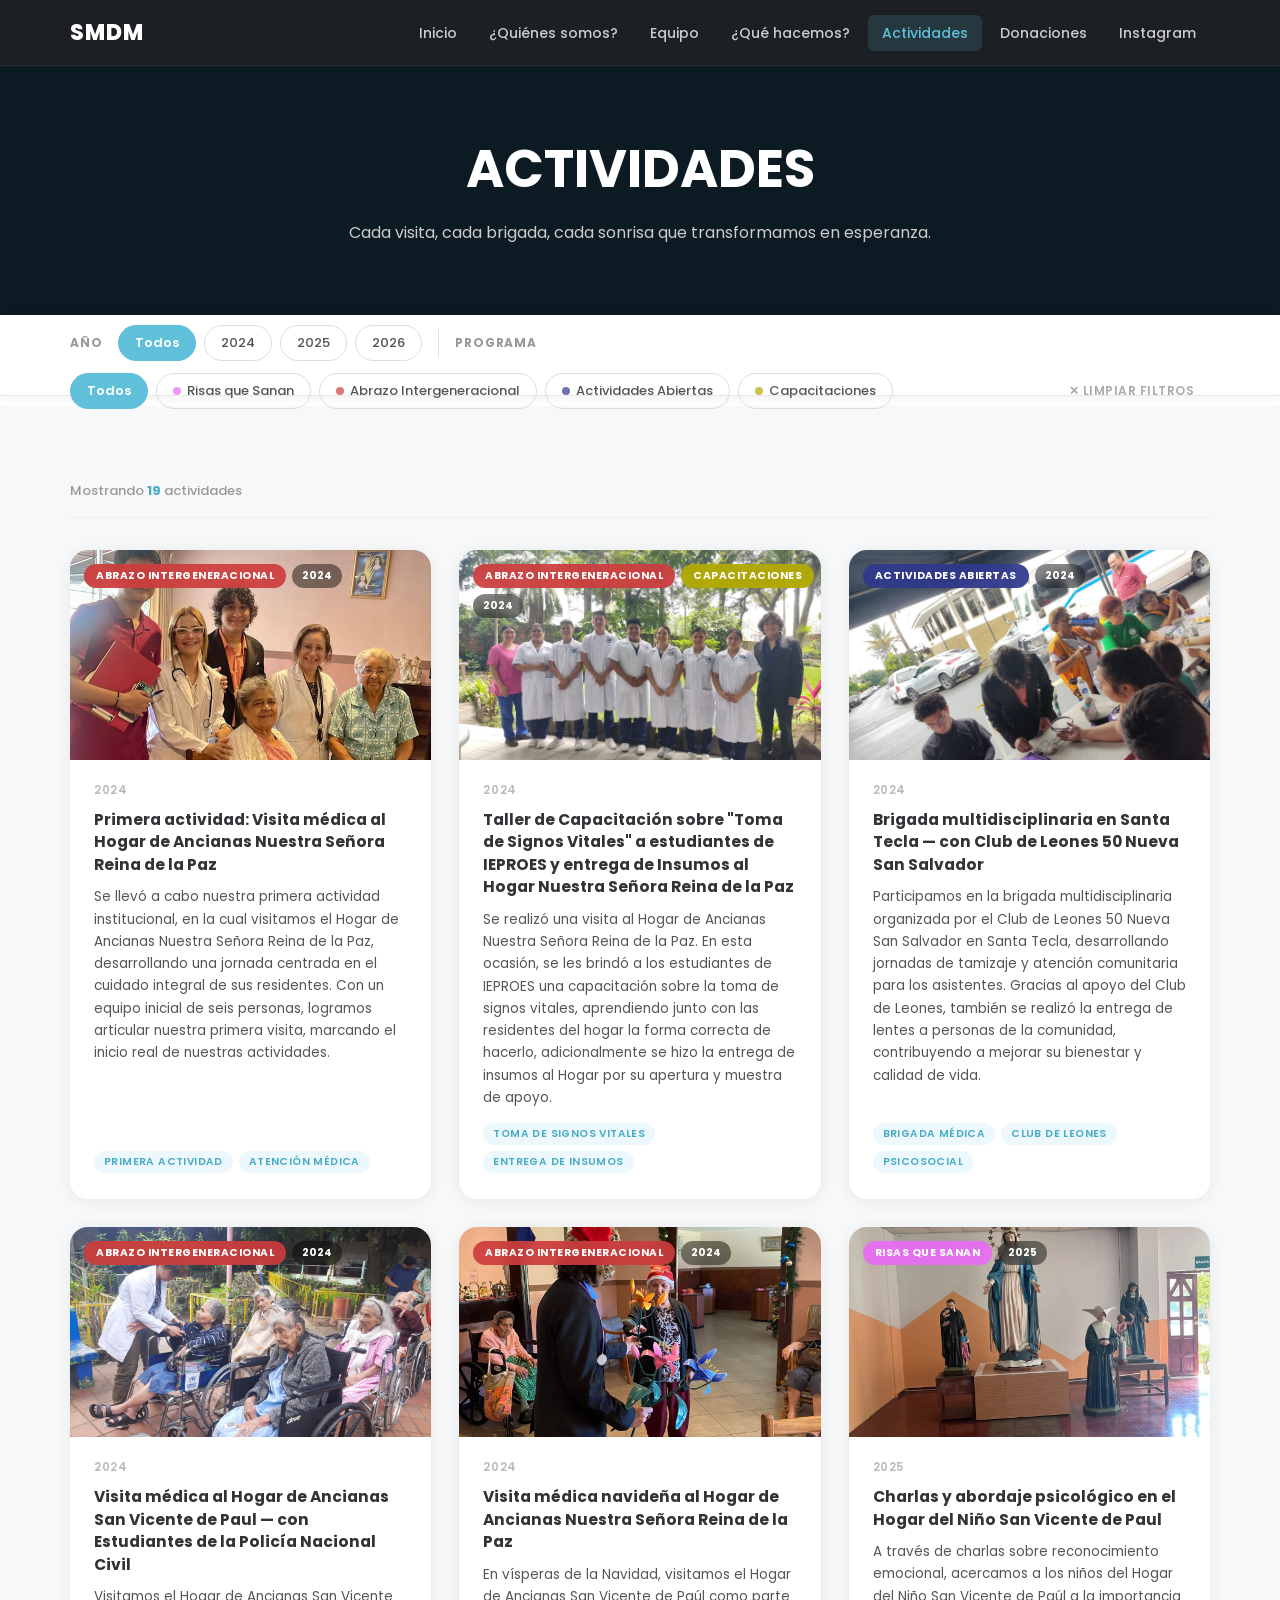
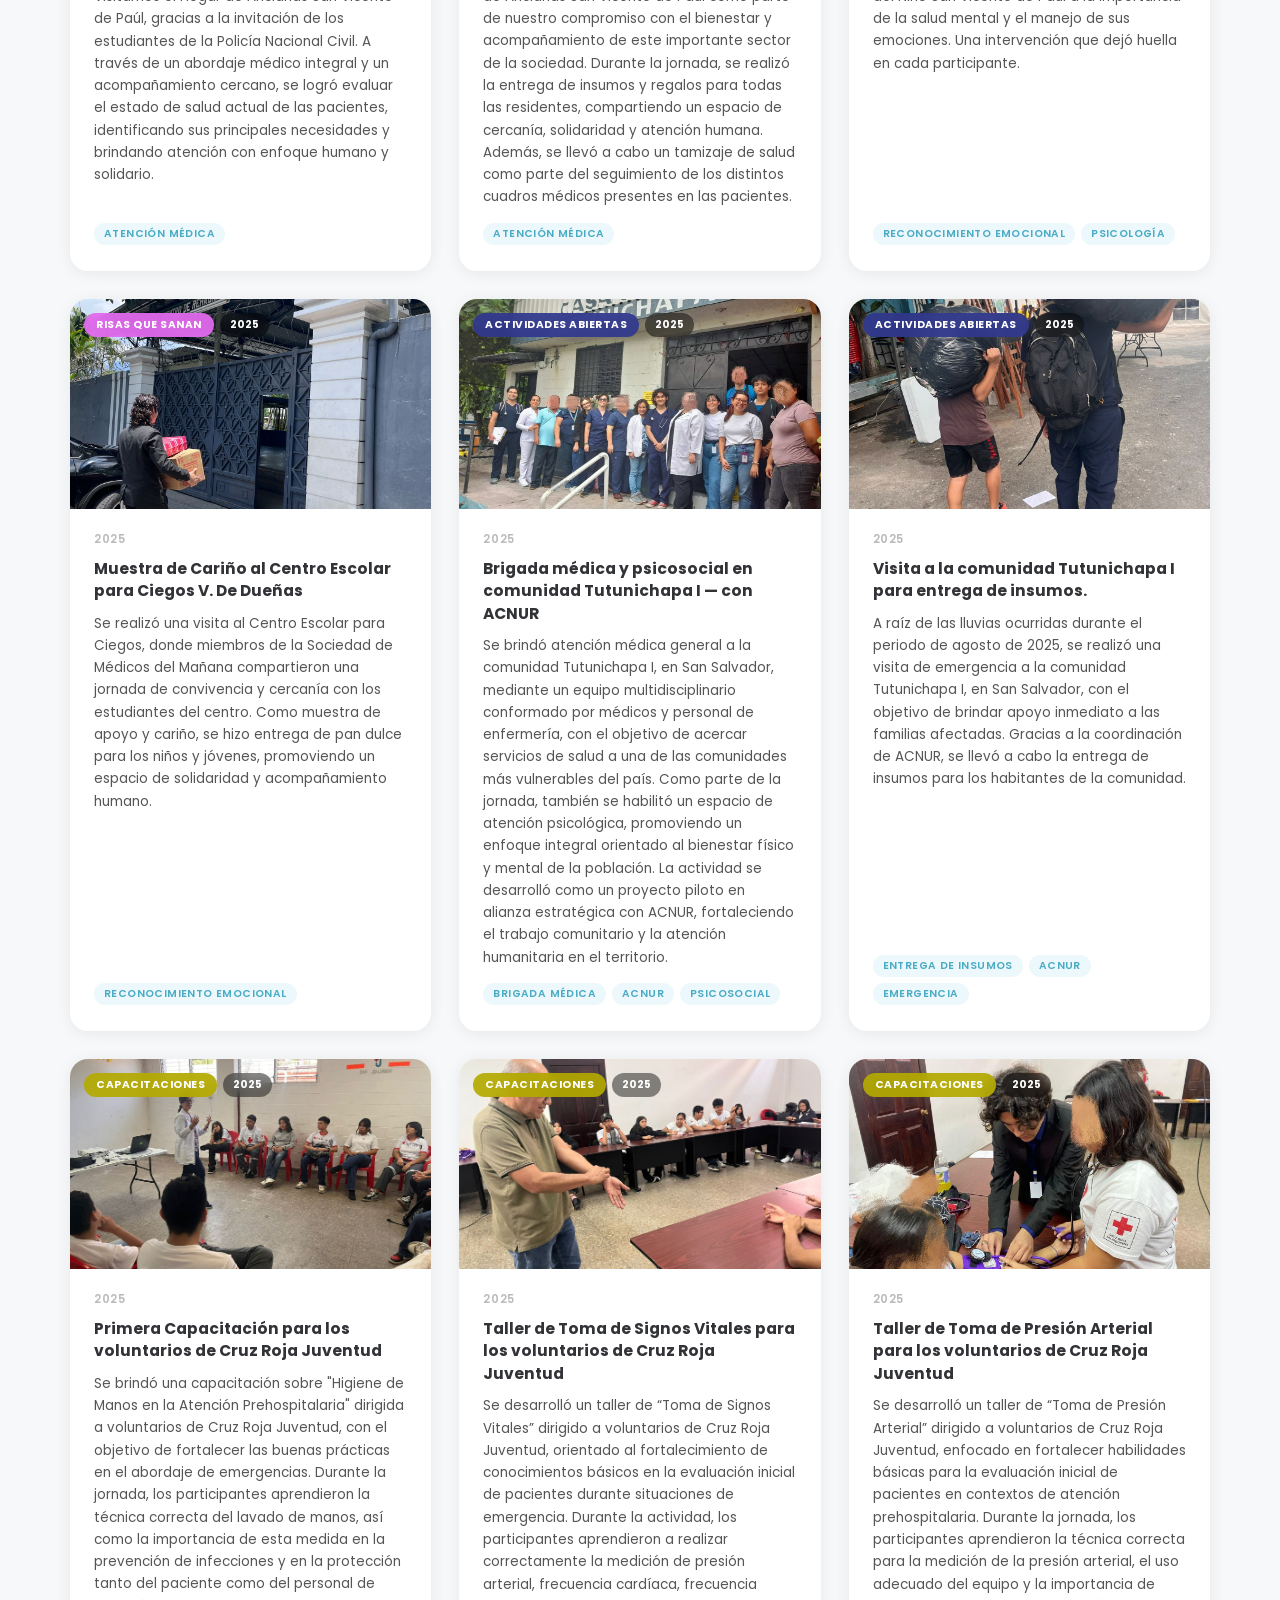
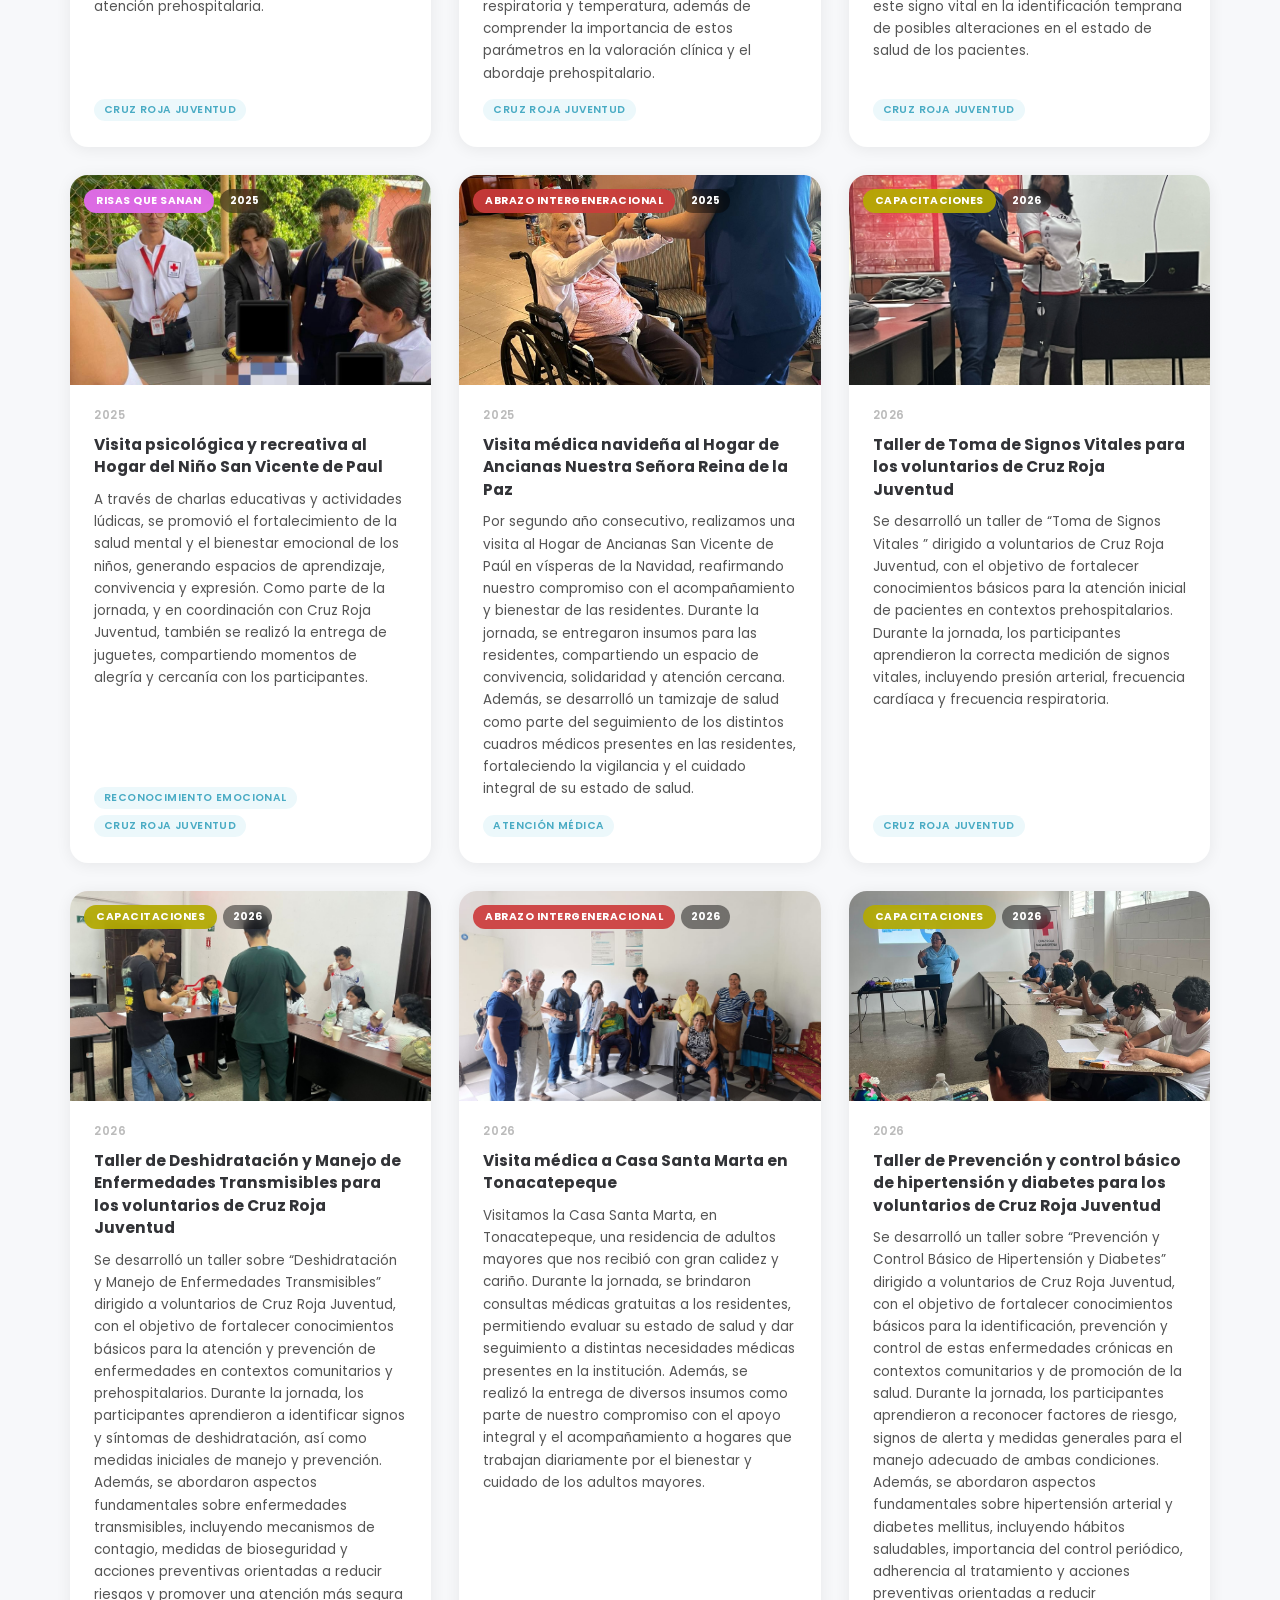
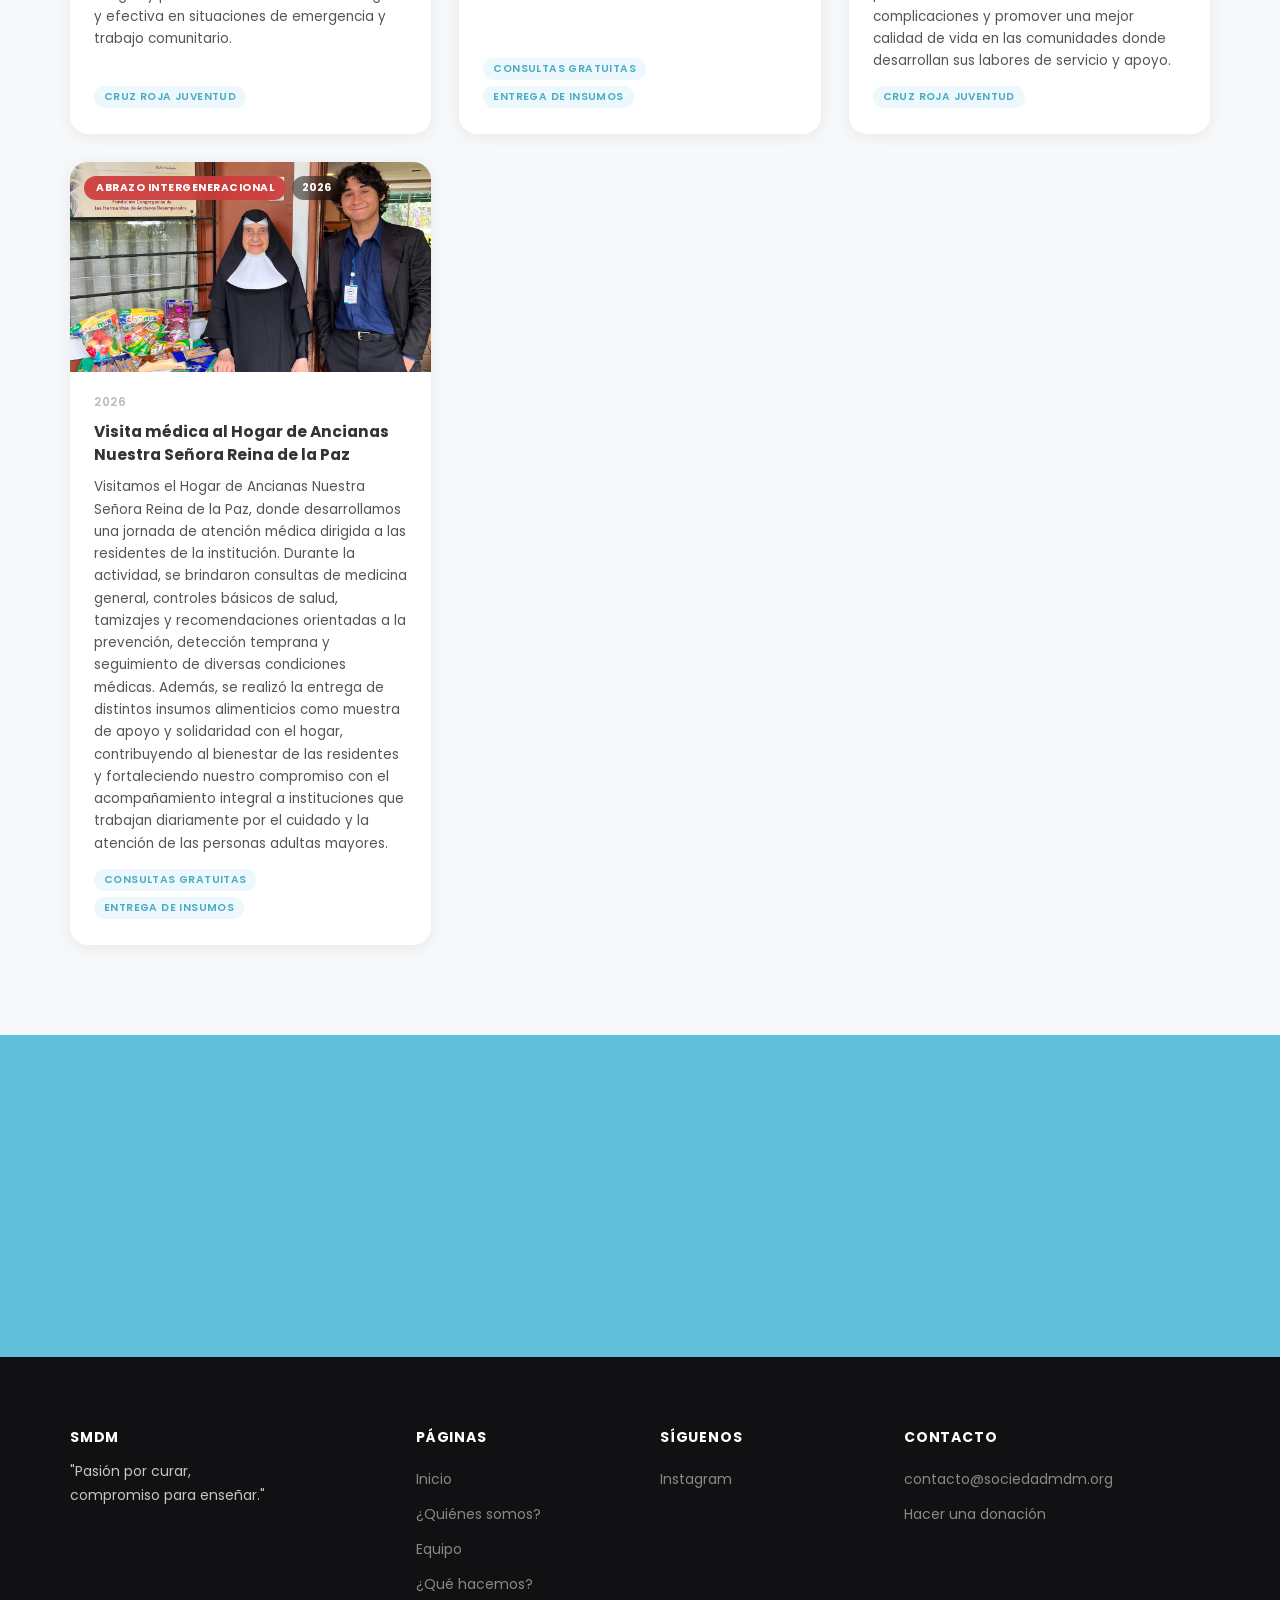
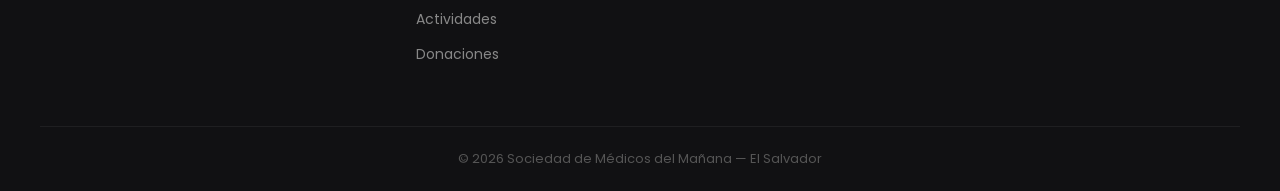
==== actividades.html @ 6e47e2ee "Add files via upload" ====
<!DOCTYPE html>
<html lang="es">
<head>
  <meta charset="UTF-8">
  <meta name="viewport" content="width=device-width, initial-scale=1.0">
  <title>Actividades — SMDM</title>
  <link rel="icon" type="image/x-icon" href="imagenes/favicon.ico">
  <link rel="preconnect" href="https://fonts.googleapis.com">
  <link rel="preconnect" href="https://fonts.gstatic.com" crossorigin>
  <link href="https://fonts.googleapis.com/css2?family=Poppins:wght@300;400;500;600;700;800;900&display=swap" rel="stylesheet">
  <link rel="stylesheet" href="style.css">
  <link rel="stylesheet" href="https://cdn.jsdelivr.net/npm/aos@2.3.4/dist/aos.css" media="print" onload="this.media='all'">

  <style>
    .filtros-wrapper {
      background: #ffffff;
      border-bottom: 1px solid #e8e8e8;
      position: sticky;
      top: 130px;
      z-index: 50;
      box-shadow: 0 2px 12px rgba(0,0,0,0.06);
      transition: transform 0.3s ease, opacity 0.3s ease;
      margin-bottom: 10px;
    }

    .filtros-wrapper.oculto {
      transform: translateY(-100%);
      opacity: 0;
      pointer-events: none;
    }

    .filtros-inner {
      max-width: 1200px;
      margin: 0 auto;
      padding: 10px 30px;
      display: flex;
      align-items: center;
      gap: 12px;
      height: 80px;
      flex-wrap: wrap;
    }

    .filtros-label {
      font-size: 12px;
      font-weight: 700;
      color: #999;
      text-transform: uppercase;
      letter-spacing: 0.8px;
      white-space: nowrap;
      margin-right: 4px;
    }

    .filtros-grupo {
      display: flex;
      gap: 8px;
      flex-wrap: wrap;
      align-items: center;
    }

    .filtros-divider {
      width: 1px;
      height: 28px;
      background: #e0e0e0;
      margin: 0 4px;
    }

    .btn-filtro {
      display: inline-flex;
      align-items: center;
      gap: 6px;
      padding: 7px 16px;
      border-radius: 30px;
      border: 1.5px solid #ddd;
      background: transparent;
      color: #555;
      font-family: "Poppins", sans-serif;
      font-size: 13px;
      font-weight: 500;
      cursor: pointer;
      transition: all 0.2s ease;
      white-space: nowrap;
    }

    .btn-filtro:hover {
      border-color: var(--azul);
      color: var(--azul-dark);
      background: rgba(96,192,218,0.07);
    }

    .btn-filtro.activo {
      background-color: var(--azul);
      border-color: var(--azul);
      color: #fff;
      font-weight: 600;
    }

    .btn-filtro .dot {
      width: 8px;
      height: 8px;
      border-radius: 50%;
      background: currentColor;
      opacity: 0.7;
      flex-shrink: 0;
    }

    .btn-limpiar {
      margin-left: auto;
      padding: 7px 16px;
      background: none;
      border: none;
      color: #aaa;
      font-family: "Poppins", sans-serif;
      font-size: 12px;
      font-weight: 600;
      cursor: pointer;
      text-transform: uppercase;
      letter-spacing: 0.5px;
      transition: color 0.2s;
      white-space: nowrap;
    }

    .btn-limpiar:hover { color: var(--azul-dark); }

    .resultados-meta {
      display: flex;
      align-items: center;
      justify-content: space-between;
      margin-bottom: 32px;
      padding-bottom: 16px;
      border-bottom: 1px solid #eee;
    }

    .resultados-meta span {
      font-size: 13px;
      color: #999;
      font-weight: 500;
    }

    .resultados-meta strong {
      color: var(--azul-dark);
    }

    .actividades-section {
      background: #f7f8fa;
      min-height: 60vh;
      padding: 75px 0 90px;
    }

    .actividades-grid {
      display: grid;
      grid-template-columns: repeat(auto-fill, minmax(320px, 1fr));
      gap: 28px;
    }

    .act-card {
      background: #fff;
      border-radius: 18px;
      box-shadow: 0 2px 16px rgba(0,0,0,0.07);
      overflow: hidden;
      display: flex;
      flex-direction: column;
      transition: transform 0.3s ease, box-shadow 0.3s ease, opacity 0.3s ease;
      cursor: default;
    }

    .act-card:hover {
      transform: translateY(-5px);
      box-shadow: 0 12px 32px rgba(0,0,0,0.13);
    }

    .act-card.oculto {
      display: none;
    }

    .act-card-img {
      position: relative;
      overflow: hidden;
    }

    .act-card-img img {
      width: 100%;
      height: 210px;
      object-fit: cover;
      display: block;
      transition: transform 0.4s ease;
    }

    .act-card:hover .act-card-img img {
      transform: scale(1.04);
    }

    .act-card-badge {
      position: absolute;
      top: 14px;
      left: 14px;
      display: flex;
      gap: 6px;
      flex-wrap: wrap;
    }

    .badge-programa {
      padding: 4px 12px;
      border-radius: 20px;
      font-size: 10.5px;
      font-weight: 700;
      text-transform: uppercase;
      letter-spacing: 0.5px;
      backdrop-filter: blur(6px);
    }

    .badge-año {
      padding: 4px 10px;
      border-radius: 20px;
      font-size: 10.5px;
      font-weight: 700;
      background: rgba(0,0,0,0.45);
      color: #fff;
      backdrop-filter: blur(6px);
    }

    .prog-risas          { background: rgba(232, 108, 243, 0.92); color: #fff; }
    .prog-abrazo         { background: rgba(204, 60, 60, 0.92);   color: #fff; }
    .prog-abiertas       { background: rgba(48, 56, 142, 0.92);   color: #fff; }
    .prog-capacitaciones { background: rgba(180, 170, 0, 0.92);   color: #fff; }

    .act-card-body {
      padding: 22px 24px 26px;
      flex: 1;
      display: flex;
      flex-direction: column;
      gap: 10px;
    }

    .act-card-fecha {
      font-size: 11.5px;
      font-weight: 600;
      color: #bbb;
      text-transform: uppercase;
      letter-spacing: 0.6px;
    }

    .act-card-titulo {
      font-size: 15.5px;
      font-weight: 700;
      color: var(--texto);
      line-height: 1.45;
    }

    .act-card-desc {
      font-size: 13.5px;
      color: var(--texto-sub);
      line-height: 1.65;
      flex: 1;
    }

    .act-card-tags {
      display: flex;
      gap: 6px;
      flex-wrap: wrap;
      margin-top: 4px;
    }

    .act-tag {
      font-size: 10.5px;
      font-weight: 600;
      padding: 3px 10px;
      border-radius: 20px;
      background: rgba(96,192,218,0.12);
      color: var(--azul-dark);
      text-transform: uppercase;
      letter-spacing: 0.4px;
    }

    .sin-resultados {
      text-align: center;
      padding: 80px 20px;
      display: none;
      grid-column: 1 / -1;
    }

    .sin-resultados.visible {
      display: block;
    }

    .sin-resultados .emoji {
      font-size: 48px;
      margin-bottom: 16px;
      display: block;
    }

    .sin-resultados h3 {
      font-size: 20px;
      font-weight: 700;
      color: var(--texto);
      margin-bottom: 8px;
    }

    .sin-resultados p {
      font-size: 14px;
      color: #aaa;
    }

    @media (max-width: 991px) {
      .filtros-inner {
        height: auto;
        padding: 14px 20px;
        gap: 8px;
      }
      .filtros-divider { display: none; }
      .btn-limpiar { margin-left: 0; }
      .actividades-grid { grid-template-columns: 1fr; }
    }
  </style>
</head>
<body>

  <header class="site-header">
    <div class="nav-container container">
      <a href="index.html" class="logo">SMDM</a>
      <button id="menu-toggle" class="menu-toggle" aria-expanded="false" aria-controls="navbar" aria-label="Abrir menú">
        <img src="imagenes/menu.png" class="menu-icono" alt="Menú">
      </button>
      <nav id="navbar" class="navbar">
        <ul>
          <li><a href="index.html">Inicio</a></li>
          <li><a href="quienes-somos.html">¿Quiénes somos?</a></li>
          <li><a href="equipo.html">Equipo</a></li>
          <li><a href="que-hacemos.html">¿Qué hacemos?</a></li>
          <li><a href="actividades.html" class="active">Actividades</a></li>
          <li><a href="donaciones.html">Donaciones</a></li>
          <li><a href="https://www.instagram.com/sociedad_mdm/" target="_blank" rel="noopener noreferrer">Instagram</a></li>
        </ul>
      </nav>
    </div>
  </header>

  <section class="page-banner">
    <div class="container" data-aos="fade-up">
      <h1>Actividades</h1>
      <p>Cada visita, cada brigada, cada sonrisa que transformamos en esperanza.</p>
    </div>
  </section>

  <div class="filtros-wrapper">
    <div class="filtros-inner">
      <span class="filtros-label">Año</span>
      <div class="filtros-grupo" id="filtros-año">
        <button class="btn-filtro activo" data-tipo="año" data-val="todos">Todos</button>
        <button class="btn-filtro" data-tipo="año" data-val="2024">2024</button>
        <button class="btn-filtro" data-tipo="año" data-val="2025">2025</button>
        <button class="btn-filtro" data-tipo="año" data-val="2026">2026</button>
      </div>

      <div class="filtros-divider"></div>

      <span class="filtros-label">Programa</span>
      <div class="filtros-grupo" id="filtros-programa">
        <button class="btn-filtro activo" data-tipo="programa" data-val="todos">Todos</button>
        <button class="btn-filtro" data-tipo="programa" data-val="risas">
          <span class="dot" style="color:#e86cf3;"></span> Risas que Sanan
        </button>
        <button class="btn-filtro" data-tipo="programa" data-val="abrazo">
          <span class="dot" style="color:#cc3c3c;"></span> Abrazo Intergeneracional
        </button>
        <button class="btn-filtro" data-tipo="programa" data-val="abiertas">
          <span class="dot" style="color:#30388e;"></span> Actividades Abiertas
        </button>
        <button class="btn-filtro" data-tipo="programa" data-val="capacitaciones">
          <span class="dot" style="color:#b4aa00;"></span> Capacitaciones
        </button>
      </div>

      <button class="btn-limpiar" id="btn-limpiar">✕ Limpiar filtros</button>
    </div>
  </div>

  <section class="actividades-section">
    <div class="container">
      <div class="resultados-meta">
        <span>Mostrando <strong id="contador">0</strong> actividades</span>
      </div>

      <div class="actividades-grid" id="actividades-grid">



        <div class="act-card" data-año="2024" data-programa="abrazo">
          <div class="act-card-img">
            <img src="imagenes/firsttimesincensu.jpeg" alt="Primera actividad SMDM">
            <div class="act-card-badge">
              <span class="badge-programa prog-abrazo">Abrazo Intergeneracional</span>
              <span class="badge-año">2024</span>
            </div>
          </div>
          <div class="act-card-body">
            <span class="act-card-fecha">2024</span>
            <h3 class="act-card-titulo">Primera actividad: Visita médica al Hogar de Ancianas Nuestra Señora Reina de la Paz</h3>
            <p class="act-card-desc">Se llevó a cabo nuestra primera actividad institucional, en la cual visitamos el Hogar de Ancianas Nuestra Señora Reina de la Paz, desarrollando una jornada centrada en el cuidado integral de sus residentes. Con un equipo inicial de seis personas, logramos articular nuestra primera visita, marcando el inicio real de nuestras actividades.</p>
            <div class="act-card-tags">
              <span class="act-tag">Primera actividad</span>
              <span class="act-tag">Atención médica</span>
            </div>
          </div>
        </div>

        <div class="act-card" data-año="2024" data-programa="abrazo capacitaciones">
          <div class="act-card-img">
            <img src="imagenes/TallerIEPROES.jpg" alt="Taller IEPROES">
            <div class="act-card-badge">
              <span class="badge-programa prog-abrazo">Abrazo Intergeneracional</span>
              <span class="badge-programa prog-capacitaciones">Capacitaciones</span>
              <span class="badge-año">2024</span>
            </div>
          </div>
          <div class="act-card-body">
            <span class="act-card-fecha">2024</span>
            <h3 class="act-card-titulo">Taller de Capacitación sobre "Toma de Signos Vitales" a estudiantes de IEPROES y entrega de Insumos al Hogar Nuestra Señora Reina de la Paz</h3>
            <p class="act-card-desc">Se realizó una visita al Hogar de Ancianas Nuestra Señora Reina de la Paz. En esta ocasión, se les brindó a los estudiantes de IEPROES una capacitación sobre la toma de signos vitales, aprendiendo junto con las residentes del hogar la forma correcta de hacerlo, adicionalmente se hizo la entrega de insumos al Hogar por su apertura y muestra de apoyo.</p>
            <div class="act-card-tags">
              <span class="act-tag">Toma de signos vitales</span>
              <span class="act-tag">Entrega de insumos</span>
            </div>
          </div>
        </div>

        <div class="act-card" data-año="2024" data-programa="abiertas">
          <div class="act-card-img">
            <img src="imagenes/BrigadaLeon50SS.jpg" alt="Brigada Santa Tecla">
            <div class="act-card-badge">
              <span class="badge-programa prog-abiertas">Actividades Abiertas</span>
              <span class="badge-año">2024</span>
            </div>
          </div>
          <div class="act-card-body">
            <span class="act-card-fecha">2024</span>
            <h3 class="act-card-titulo">Brigada multidisciplinaria en Santa Tecla — con Club de Leones 50 Nueva San Salvador</h3>
            <p class="act-card-desc">Participamos en la brigada multidisciplinaria organizada por el Club de Leones 50 Nueva San Salvador en Santa Tecla, desarrollando jornadas de tamizaje y atención comunitaria para los asistentes. Gracias al apoyo del Club de Leones, también se realizó la entrega de lentes a personas de la comunidad, contribuyendo a mejorar su bienestar y calidad de vida.</p>
            <div class="act-card-tags">
              <span class="act-tag">Brigada médica</span>
              <span class="act-tag">Club de Leones</span>
              <span class="act-tag">Psicosocial</span>
            </div>
          </div>
        </div>

        <div class="act-card" data-año="2024" data-programa="abrazo">
          <div class="act-card-img">
            <img src="imagenes/HogarSanVicenteAnci.jpg" alt="Hogar San Vicente de Paul">
            <div class="act-card-badge">
              <span class="badge-programa prog-abrazo">Abrazo Intergeneracional</span>
              <span class="badge-año">2024</span>
            </div>
          </div>
          <div class="act-card-body">
            <span class="act-card-fecha">2024</span>
            <h3 class="act-card-titulo">Visita médica al Hogar de Ancianas San Vicente de Paul — con Estudiantes de la Policía Nacional Civil</h3>
            <p class="act-card-desc">Visitamos el Hogar de Ancianas San Vicente de Paúl, gracias a la invitación de los estudiantes de la Policía Nacional Civil. A través de un abordaje médico integral y un acompañamiento cercano, se logró evaluar el estado de salud actual de las pacientes, identificando sus principales necesidades y brindando atención con enfoque humano y solidario.</p>
            <div class="act-card-tags">
              <span class="act-tag">Atención médica</span>
            </div>
          </div>
        </div>

        <div class="act-card" data-año="2024" data-programa="abrazo">
          <div class="act-card-img">
            <img src="imagenes/ErickNavideño.jpg" alt="Visita navideña">
            <div class="act-card-badge">
              <span class="badge-programa prog-abrazo">Abrazo Intergeneracional</span>
              <span class="badge-año">2024</span>
            </div>
          </div>
          <div class="act-card-body">
            <span class="act-card-fecha">2024</span>
            <h3 class="act-card-titulo">Visita médica navideña al Hogar de Ancianas Nuestra Señora Reina de la Paz</h3>
            <p class="act-card-desc">En vísperas de la Navidad, visitamos el Hogar de Ancianas San Vicente de Paúl como parte de nuestro compromiso con el bienestar y acompañamiento de este importante sector de la sociedad. Durante la jornada, se realizó la entrega de insumos y regalos para todas las residentes, compartiendo un espacio de cercanía, solidaridad y atención humana. Además, se llevó a cabo un tamizaje de salud como parte del seguimiento de los distintos cuadros médicos presentes en las pacientes.</p>
            <div class="act-card-tags">
              <span class="act-tag">Atención médica</span>
            </div>
          </div>
        </div>



        <div class="act-card" data-año="2025" data-programa="risas">
          <div class="act-card-img">
            <img src="imagenes/charlassanvicentedepaul.jpeg" alt="Charlas Hogar del Niño">
            <div class="act-card-badge">
              <span class="badge-programa prog-risas">Risas que Sanan</span>
              <span class="badge-año">2025</span>
            </div>
          </div>
          <div class="act-card-body">
            <span class="act-card-fecha">2025</span>
            <h3 class="act-card-titulo">Charlas y abordaje psicológico en el Hogar del Niño San Vicente de Paul</h3>
            <p class="act-card-desc">A través de charlas sobre reconocimiento emocional, acercamos a los niños del Hogar del Niño San Vicente de Paúl a la importancia de la salud mental y el manejo de sus emociones. Una intervención que dejó huella en cada participante.</p>
            <div class="act-card-tags">
              <span class="act-tag">Reconocimiento emocional</span>
              <span class="act-tag">Psicología</span>
            </div>
          </div>
        </div>

        <div class="act-card" data-año="2025" data-programa="risas">
          <div class="act-card-img">
            <img src="imagenes/PanDulce.jpg" alt="Centro Escolar para Ciegos">
            <div class="act-card-badge">
              <span class="badge-programa prog-risas">Risas que Sanan</span>
              <span class="badge-año">2025</span>
            </div>
          </div>
          <div class="act-card-body">
            <span class="act-card-fecha">2025</span>
            <h3 class="act-card-titulo">Muestra de Cariño al Centro Escolar para Ciegos V. De Dueñas</h3>
            <p class="act-card-desc">Se realizó una visita al Centro Escolar para Ciegos, donde miembros de la Sociedad de Médicos del Mañana compartieron una jornada de convivencia y cercanía con los estudiantes del centro. Como muestra de apoyo y cariño, se hizo entrega de pan dulce para los niños y jóvenes, promoviendo un espacio de solidaridad y acompañamiento humano.</p>
            <div class="act-card-tags">
              <span class="act-tag">Reconocimiento emocional</span>
            </div>
          </div>
        </div>

        <div class="act-card" data-año="2025" data-programa="abiertas">
          <div class="act-card-img">
            <img src="imagenes/EquipoMDM.jpg" alt="Brigada Tutunichapa">
            <div class="act-card-badge">
              <span class="badge-programa prog-abiertas">Actividades Abiertas</span>
              <span class="badge-año">2025</span>
            </div>
          </div>
          <div class="act-card-body">
            <span class="act-card-fecha">2025</span>
            <h3 class="act-card-titulo">Brigada médica y psicosocial en comunidad Tutunichapa I — con ACNUR</h3>
            <p class="act-card-desc">Se brindó atención médica general a la comunidad Tutunichapa I, en San Salvador, mediante un equipo multidisciplinario conformado por médicos y personal de enfermería, con el objetivo de acercar servicios de salud a una de las comunidades más vulnerables del país. Como parte de la jornada, también se habilitó un espacio de atención psicológica, promoviendo un enfoque integral orientado al bienestar físico y mental de la población. La actividad se desarrolló como un proyecto piloto en alianza estratégica con ACNUR, fortaleciendo el trabajo comunitario y la atención humanitaria en el territorio.</p>
            <div class="act-card-tags">
              <span class="act-tag">Brigada médica</span>
              <span class="act-tag">ACNUR</span>
              <span class="act-tag">Psicosocial</span>
            </div>
          </div>
        </div>

        <div class="act-card" data-año="2025" data-programa="abiertas">
          <div class="act-card-img">
            <img src="imagenes/LluviasTUTU.jpg" alt="Entrega de insumos lluvias">
            <div class="act-card-badge">
              <span class="badge-programa prog-abiertas">Actividades Abiertas</span>
              <span class="badge-año">2025</span>
            </div>
          </div>
          <div class="act-card-body">
            <span class="act-card-fecha">2025</span>
            <h3 class="act-card-titulo">Visita a la comunidad Tutunichapa I para entrega de insumos.</h3>
            <p class="act-card-desc">A raíz de las lluvias ocurridas durante el periodo de agosto de 2025, se realizó una visita de emergencia a la comunidad Tutunichapa I, en San Salvador, con el objetivo de brindar apoyo inmediato a las familias afectadas. Gracias a la coordinación de ACNUR, se llevó a cabo la entrega de insumos para los habitantes de la comunidad.</p>
            <div class="act-card-tags">
              <span class="act-tag">Entrega de insumos</span>
              <span class="act-tag">ACNUR</span>
              <span class="act-tag">Emergencia</span>
            </div>
          </div>
        </div>

        <div class="act-card" data-año="2025" data-programa="capacitaciones">
          <div class="act-card-img">
            <img src="imagenes/Capacitación 1 CRJ.jpg" alt="Capacitación Cruz Roja Juventud">
            <div class="act-card-badge">
              <span class="badge-programa prog-capacitaciones">Capacitaciones</span>
              <span class="badge-año">2025</span>
            </div>
          </div>
          <div class="act-card-body">
            <span class="act-card-fecha">2025</span>
            <h3 class="act-card-titulo">Primera Capacitación para los voluntarios de Cruz Roja Juventud</h3>
            <p class="act-card-desc">Se brindó una capacitación sobre "Higiene de Manos en la Atención Prehospitalaria" dirigida a voluntarios de Cruz Roja Juventud, con el objetivo de fortalecer las buenas prácticas en el abordaje de emergencias. Durante la jornada, los participantes aprendieron la técnica correcta del lavado de manos, así como la importancia de esta medida en la prevención de infecciones y en la protección tanto del paciente como del personal de atención prehospitalaria.</p>
            <div class="act-card-tags">
              <span class="act-tag">Cruz Roja Juventud</span>
            </div>
          </div>
        </div>

        <div class="act-card" data-año="2025" data-programa="capacitaciones">
          <div class="act-card-img">
            <img src="imagenes/Capacitacion2CRJ.jpg" alt="Capacitación Cruz Roja Juventud">
            <div class="act-card-badge">
              <span class="badge-programa prog-capacitaciones">Capacitaciones</span>
              <span class="badge-año">2025</span>
            </div>
          </div>
          <div class="act-card-body">
            <span class="act-card-fecha">2025</span>
            <h3 class="act-card-titulo">Taller de Toma de Signos Vitales para los voluntarios de Cruz Roja Juventud</h3>
            <p class="act-card-desc">Se desarrolló un taller de “Toma de Signos Vitales” dirigido a voluntarios de Cruz Roja Juventud, orientado al fortalecimiento de conocimientos básicos en la evaluación inicial de pacientes durante situaciones de emergencia. Durante la actividad, los participantes aprendieron a realizar correctamente la medición de presión arterial, frecuencia cardíaca, frecuencia respiratoria y temperatura, además de comprender la importancia de estos parámetros en la valoración clínica y el abordaje prehospitalario.</p>
            <div class="act-card-tags">
              <span class="act-tag">Cruz Roja Juventud</span>
            </div>
          </div>
        </div>
        <div class="act-card" data-año="2025" data-programa="capacitaciones">
          <div class="act-card-img">
            <img src="imagenes/PresionCRJ.jpg" alt="Capacitación Cruz Roja Juventud">
            <div class="act-card-badge">
              <span class="badge-programa prog-capacitaciones">Capacitaciones</span>
              <span class="badge-año">2025</span>
            </div>
          </div>
          <div class="act-card-body">
            <span class="act-card-fecha">2025</span>
            <h3 class="act-card-titulo">Taller de Toma de Presión Arterial para los voluntarios de Cruz Roja Juventud</h3>
            <p class="act-card-desc">Se desarrolló un taller de “Toma de Presión Arterial” dirigido a voluntarios de Cruz Roja Juventud, enfocado en fortalecer habilidades básicas para la evaluación inicial de pacientes en contextos de atención prehospitalaria. Durante la jornada, los participantes aprendieron la técnica correcta para la medición de la presión arterial, el uso adecuado del equipo y la importancia de este signo vital en la identificación temprana de posibles alteraciones en el estado de salud de los pacientes.</p>
            <div class="act-card-tags">
              <span class="act-tag">Cruz Roja Juventud</span>
            </div>
          </div>
        </div>
        <div class="act-card" data-año="2025" data-programa="risas">
          <div class="act-card-img">
            <img src="imagenes/niñosmdm.jpeg" alt="Centro Escolar para Ciegos">
            <div class="act-card-badge">
              <span class="badge-programa prog-risas">Risas que Sanan</span>
              <span class="badge-año">2025</span>
            </div>
          </div>
          <div class="act-card-body">
            <span class="act-card-fecha">2025</span>
            <h3 class="act-card-titulo">Visita psicológica y recreativa al Hogar del Niño San Vicente de Paul</h3>
            <p class="act-card-desc">A través de charlas educativas y actividades lúdicas, se promovió el fortalecimiento de la salud mental y el bienestar emocional de los niños, generando espacios de aprendizaje, convivencia y expresión. Como parte de la jornada, y en coordinación con Cruz Roja Juventud, también se realizó la entrega de juguetes, compartiendo momentos de alegría y cercanía con los participantes.</p>
            <div class="act-card-tags">
              <span class="act-tag">Reconocimiento emocional</span>
                <span class="act-tag">Cruz Roja Juventud</span>
            </div>
          </div>
        </div>
        <div class="act-card" data-año="2025" data-programa="abrazo">
          <div class="act-card-img">
            <img src="imagenes/aliabumdmsincensu.jpeg" alt="Visita navideña">
            <div class="act-card-badge">
              <span class="badge-programa prog-abrazo">Abrazo Intergeneracional</span>
              <span class="badge-año">2025</span>
            </div>
          </div>
          <div class="act-card-body">
            <span class="act-card-fecha">2025</span>
            <h3 class="act-card-titulo">Visita médica navideña al Hogar de Ancianas Nuestra Señora Reina de la Paz</h3>
            <p class="act-card-desc">Por segundo año consecutivo, realizamos una visita al Hogar de Ancianas San Vicente de Paúl en vísperas de la Navidad, reafirmando nuestro compromiso con el acompañamiento y bienestar de las residentes. Durante la jornada, se entregaron insumos para las residentes, compartiendo un espacio de convivencia, solidaridad y atención cercana.

Además, se desarrolló un tamizaje de salud como parte del seguimiento de los distintos cuadros médicos presentes en las residentes, fortaleciendo la vigilancia y el cuidado integral de su estado de salud.</p>
            <div class="act-card-tags">
              <span class="act-tag">Atención médica</span>
            </div>
          </div>
        </div>
        <div class="act-card" data-año="2026" data-programa="capacitaciones">
          <div class="act-card-img">
            <img src="imagenes/VitalCRJ.jpg" alt="Capacitación Cruz Roja Juventud">
            <div class="act-card-badge">
              <span class="badge-programa prog-capacitaciones">Capacitaciones</span>
              <span class="badge-año">2026</span>
            </div>
          </div>
          <div class="act-card-body">
            <span class="act-card-fecha">2026</span>
            <h3 class="act-card-titulo">Taller de Toma de Signos Vitales para los voluntarios de Cruz Roja Juventud</h3>
            <p class="act-card-desc">Se desarrolló un taller de “Toma de Signos Vitales ” dirigido a voluntarios de Cruz Roja Juventud, con el objetivo de fortalecer conocimientos básicos para la atención inicial de pacientes en contextos prehospitalarios. Durante la jornada, los participantes aprendieron la correcta medición de signos vitales, incluyendo presión arterial, frecuencia cardíaca y frecuencia respiratoria.</p>
            <div class="act-card-tags">
              <span class="act-tag">Cruz Roja Juventud</span>
            </div>
          </div>
        </div>
                <div class="act-card" data-año="2026" data-programa="capacitaciones">
          <div class="act-card-img">
            <img src="imagenes/DeshiCRJ.jpeg" alt="Capacitación Cruz Roja Juventud">
            <div class="act-card-badge">
              <span class="badge-programa prog-capacitaciones">Capacitaciones</span>
              <span class="badge-año">2026</span>
            </div>
          </div>
          <div class="act-card-body">
            <span class="act-card-fecha">2026</span>
            <h3 class="act-card-titulo">Taller de Deshidratación y Manejo de Enfermedades Transmisibles para los voluntarios de Cruz Roja Juventud</h3>
            <p class="act-card-desc">Se desarrolló un taller sobre “Deshidratación y Manejo de Enfermedades Transmisibles” dirigido a voluntarios de Cruz Roja Juventud, con el objetivo de fortalecer conocimientos básicos para la atención y prevención de enfermedades en contextos comunitarios y prehospitalarios. Durante la jornada, los participantes aprendieron a identificar signos y síntomas de deshidratación, así como medidas iniciales de manejo y prevención.

Además, se abordaron aspectos fundamentales sobre enfermedades transmisibles, incluyendo mecanismos de contagio, medidas de bioseguridad y acciones preventivas orientadas a reducir riesgos y promover una atención más segura y efectiva en situaciones de emergencia y trabajo comunitario.</p>
            <div class="act-card-tags">
              <span class="act-tag">Cruz Roja Juventud</span>
            </div>
          </div>
        </div>          
        <div class="act-card" data-año="2026" data-programa="abrazo">
          <div class="act-card-img">
            <img src="imagenes/CasaSantaMartaSMDM.jpeg" alt="Casa Santa Marta">
            <div class="act-card-badge">
              <span class="badge-programa prog-abrazo">Abrazo Intergeneracional</span>
              <span class="badge-año">2026</span>
            </div>
          </div>
          <div class="act-card-body">
            <span class="act-card-fecha">2026</span>
            <h3 class="act-card-titulo">Visita médica a Casa Santa Marta en Tonacatepeque</h3>
            <p class="act-card-desc">Visitamos la Casa Santa Marta, en Tonacatepeque, una residencia de adultos mayores que nos recibió con gran calidez y cariño. Durante la jornada, se brindaron consultas médicas gratuitas a los residentes, permitiendo evaluar su estado de salud y dar seguimiento a distintas necesidades médicas presentes en la institución.

Además, se realizó la entrega de diversos insumos como parte de nuestro compromiso con el apoyo integral y el acompañamiento a hogares que trabajan diariamente por el bienestar y cuidado de los adultos mayores.</p>
            <div class="act-card-tags">
              <span class="act-tag">Consultas gratuitas</span>
              <span class="act-tag">Entrega de insumos</span>
            </div>
          </div>
        </div>
                <div class="act-card" data-año="2026" data-programa="capacitaciones">
          <div class="act-card-img">
            <img src="imagenes/HTADMCRJ.jpeg" alt="Capacitación Cruz Roja Juventud">
            <div class="act-card-badge">
              <span class="badge-programa prog-capacitaciones">Capacitaciones</span>
              <span class="badge-año">2026</span>
            </div>
          </div>
          <div class="act-card-body">
            <span class="act-card-fecha">2026</span>
            <h3 class="act-card-titulo">Taller de Prevención y control básico de hipertensión y diabetes para los voluntarios de Cruz Roja Juventud</h3>
            <p class="act-card-desc">Se desarrolló un taller sobre “Prevención y Control Básico de Hipertensión y Diabetes” dirigido a voluntarios de Cruz Roja Juventud, con el objetivo de fortalecer conocimientos básicos para la identificación, prevención y control de estas enfermedades crónicas en contextos comunitarios y de promoción de la salud. Durante la jornada, los participantes aprendieron a reconocer factores de riesgo, signos de alerta y medidas generales para el manejo adecuado de ambas condiciones.

Además, se abordaron aspectos fundamentales sobre hipertensión arterial y diabetes mellitus, incluyendo hábitos saludables, importancia del control periódico, adherencia al tratamiento y acciones preventivas orientadas a reducir complicaciones y promover una mejor calidad de vida en las comunidades donde desarrollan sus labores de servicio y apoyo.</p>
            <div class="act-card-tags">
              <span class="act-tag">Cruz Roja Juventud</span>
            </div>
          </div>
        </div>   
        <div class="act-card" data-año="2026" data-programa="abrazo">
          <div class="act-card-img">
            <img src="imagenes/MadreCXMrP.jpeg" alt="Casa Santa Marta">
            <div class="act-card-badge">
              <span class="badge-programa prog-abrazo">Abrazo Intergeneracional</span>
              <span class="badge-año">2026</span>
            </div>
          </div>
          <div class="act-card-body">
            <span class="act-card-fecha">2026</span>
            <h3 class="act-card-titulo">Visita médica al Hogar de Ancianas Nuestra Señora Reina de la Paz</h3>
            <p class="act-card-desc">Visitamos el Hogar de Ancianas Nuestra Señora Reina de la Paz, donde desarrollamos una jornada de atención médica dirigida a las residentes de la institución. Durante la actividad, se brindaron consultas de medicina general, controles básicos de salud, tamizajes y recomendaciones orientadas a la prevención, detección temprana y seguimiento de diversas condiciones médicas.

Además, se realizó la entrega de distintos insumos alimenticios como muestra de apoyo y solidaridad con el hogar, contribuyendo al bienestar de las residentes y fortaleciendo nuestro compromiso con el acompañamiento integral a instituciones que trabajan diariamente por el cuidado y la atención de las personas adultas mayores.</p>
            <div class="act-card-tags">
              <span class="act-tag">Consultas gratuitas</span>
              <span class="act-tag">Entrega de insumos</span>
            </div>
          </div>
        </div>       
        <div class="sin-resultados" id="sin-resultados">
          <span class="emoji">🔍</span>
          <h3>No hay actividades con esos filtros</h3>
          <p>Intenta con otra combinación de año o programa.</p>
        </div>

      </div>
    </div>
  </section>

  <section class="seccion-acento">
    <div class="container" data-aos="fade-up">
      <h2>¿Quieres ser parte de nuestra historia?</h2>
      <p class="txt-p claro" style="margin-bottom:30px;">Tu apoyo hace posible que sigamos creando actividades como estas. Únete o dona.</p>
      <a href="donaciones.html" class="btn-primary" style="background-color:#ffffff; color:var(--azul-dark); margin-right:12px;">Hacer una donación</a>
      <a href="index.html#contacto" class="btn-primary" style="background-color:transparent; border:2px solid #fff; color:#fff;">Contáctanos</a>
    </div>
  </section>

  <footer class="footer">
    <div class="footer-content container">
      <div class="footer-col">
        <h3 class="logo" style="margin-bottom:12px;">SMDM</h3>
        <p style="color:#c5c5c5; font-size:14px; line-height:1.7;">"Pasión por curar,<br>compromiso para enseñar."</p>
      </div>
      <div class="footer-col">
        <h3>Páginas</h3>
        <ul>
          <li><a href="index.html">Inicio</a></li>
          <li><a href="quienes-somos.html">¿Quiénes somos?</a></li>
          <li><a href="equipo.html">Equipo</a></li>
          <li><a href="que-hacemos.html">¿Qué hacemos?</a></li>
          <li><a href="actividades.html">Actividades</a></li>
          <li><a href="donaciones.html">Donaciones</a></li>
        </ul>
      </div>
      <div class="footer-col">
        <h3>Síguenos</h3>
        <ul>
          <li><a href="https://www.instagram.com/sociedad_mdm/" target="_blank" rel="noopener noreferrer">Instagram</a></li>
        </ul>
      </div>
      <div class="footer-col">
        <h3>Contacto</h3>
        <ul>
          <li><a href="mailto:contacto@sociedadmdm.org">contacto@sociedadmdm.org</a></li>
          <li><a href="donaciones.html">Hacer una donación</a></li>
        </ul>
      </div>
    </div>
    <div class="footer-bottom container">
      <p>© 2026 Sociedad de Médicos del Mañana — El Salvador</p>
    </div>
  </footer>

  <script src="https://cdn.jsdelivr.net/npm/aos@2.3.4/dist/aos.js"></script>
  <script>
    AOS.init({ duration: 900, once: true });

   
    const toggle = document.getElementById('menu-toggle');
    const navbar = document.getElementById('navbar');
    toggle.addEventListener('click', () => {
      const isOpen = navbar.classList.toggle('open');
      toggle.setAttribute('aria-expanded', isOpen);
    });

   
    const filtrosWrapper = document.querySelector('.filtros-wrapper');
    let lastScroll = 0;
    const UMBRAL = 80;

    window.addEventListener('scroll', () => {
      const current = window.scrollY;
      if (current > UMBRAL && current > lastScroll) {
        filtrosWrapper.classList.add('oculto');
      } else {
        filtrosWrapper.classList.remove('oculto');
      }
      lastScroll = current;
    }, { passive: true });

   
    let filtroAño      = 'todos';
    let filtroPrograma = 'todos';

    const cards         = document.querySelectorAll('.act-card[data-año]');
    const contador      = document.getElementById('contador');
    const sinResultados = document.getElementById('sin-resultados');

    function aplicarFiltros() {
      let visibles = 0;
      cards.forEach(card => {
        const año  = card.dataset.año;
        const prog = card.dataset.programa;

        const matchAño  = filtroAño === 'todos' || año === filtroAño;
        const matchProg = filtroPrograma === 'todos' || prog.split(' ').includes(filtroPrograma);

        if (matchAño && matchProg) {
          card.classList.remove('oculto');
          visibles++;
        } else {
          card.classList.add('oculto');
        }
      });
      contador.textContent = visibles;
      sinResultados.classList.toggle('visible', visibles === 0);
    }

    document.querySelectorAll('[data-tipo="año"]').forEach(btn => {
      btn.addEventListener('click', () => {
        document.querySelectorAll('[data-tipo="año"]').forEach(b => b.classList.remove('activo'));
        btn.classList.add('activo');
        filtroAño = btn.dataset.val;
        aplicarFiltros();
      });
    });

    document.querySelectorAll('[data-tipo="programa"]').forEach(btn => {
      btn.addEventListener('click', () => {
        document.querySelectorAll('[data-tipo="programa"]').forEach(b => b.classList.remove('activo'));
        btn.classList.add('activo');
        filtroPrograma = btn.dataset.val;
        aplicarFiltros();
      });
    });

    document.getElementById('btn-limpiar').addEventListener('click', () => {
      filtroAño = 'todos';
      filtroPrograma = 'todos';
      document.querySelectorAll('.btn-filtro').forEach(b => b.classList.remove('activo'));
      document.querySelector('[data-tipo="año"][data-val="todos"]').classList.add('activo');
      document.querySelector('[data-tipo="programa"][data-val="todos"]').classList.add('activo');
      aplicarFiltros();
    });

    aplicarFiltros();
  </script>
</body>
</html>
---- style.css ----
@import url('https://fonts.googleapis.com/css2?family=Poppins:wght@300;400;500;600;700;800;900&display=swap');


* {
  margin: 0;
  padding: 0;
  box-sizing: border-box;
  text-decoration: none;
  list-style: none;
}

html { scroll-behavior: smooth; }

body {
  font-family: "Poppins", sans-serif;
  background-color: #ffffff;
  color: #323337;
}

.container {
  max-width: 1200px;
  margin: 0 auto;
  padding: 0 30px;
}

img { display: block; }


:root {
  --azul:      #60c0da;
  --azul-dark: #49abc4;
  --oscuro:    #1e2024;
  --gris:      #E1E2E6;
  --texto:     #323337;
  --texto-sub: #555;
}


.site-header {
  position: fixed;
  top: 0;
  left: 0;
  right: 0;
  z-index: 100;
  background-color: rgba(30, 32, 36, 0.95);
  backdrop-filter: blur(8px);
  border-bottom: 1px solid rgba(255,255,255,0.06);
}

.nav-container {
  display: flex;
  align-items: center;
  justify-content: space-between;
  height: 65px;
}

.logo {
  color: #ffffff;
  font-size: 22px;
  font-weight: 800;
  letter-spacing: 1px;
}

.logo:hover { color: var(--azul); }

.navbar ul {
  display: flex;
  align-items: center;
  gap: 4px;
}

.navbar ul li a {
  font-size: 14px;
  font-weight: 500;
  color: #cccccc;
  padding: 8px 14px;
  border-radius: 6px;
  transition: color 0.2s, background 0.2s;
}

.navbar ul li a:hover,
.navbar ul li a.active {
  color: #ffffff;
  background-color: rgba(96, 192, 218, 0.15);
}

.navbar ul li a.active {
  color: var(--azul);
}

.menu-toggle {
  display: none;
  background: none;
  border: none;
  cursor: pointer;
}

.menu-icono {
  width: 24px;
  filter: invert(1);
}


.hero {
  background-image: linear-gradient(rgba(0,0,0,0.55), rgba(0,0,0,0.55)),
                    url(imagenes/BACKGROUND4WEB.png);
  background-position: center bottom;
  background-repeat: no-repeat;
  background-size: cover;
  min-height: 100vh;
  display: flex;
  align-items: center;
  justify-content: center;
  text-align: center;
  padding-top: 65px;
}

.hero-content h1 {
  font-size: 64px;
  line-height: 1.1;
  color: #ffffff;
  text-transform: uppercase;
  margin-bottom: 20px;
}

.hero-content p {
  font-size: 18px;
  color: #cccccc;
  margin-bottom: 35px;
}

.page-banner {
  background-image: linear-gradient(rgba(0,0,0,0.6), rgba(0,0,0,0.6)),
                    url(imagenes/BACKGROUND4WEB.png);
  background-position: center;
  background-size: cover;
  padding: 130px 30px 70px;
  text-align: center;
}

.page-banner h1 {
  font-size: 52px;
  color: #ffffff;
  text-transform: uppercase;
  margin-bottom: 12px;
}

.page-banner p {
  font-size: 16px;
  color: #cccccc;
  max-width: 600px;
  margin: 0 auto;
}


.btn-primary {
  display: inline-block;
  background-color: var(--azul);
  color: #ffffff;
  font-weight: 600;
  font-size: 15px;
  padding: 14px 32px;
  border-radius: 8px;
  transition: background 0.3s, transform 0.2s;
}

.btn-primary:hover {
  background-color: var(--azul-dark);
  transform: translateY(-2px);
}


.seccion-clara {
  background-color: #ffffff;
  padding: 80px 0;
}

.seccion-gris {
  background-color: var(--gris);
  padding: 80px 0;
}

.seccion-oscura {
  background-color: var(--oscuro);
  padding: 80px 0;
}

.seccion-oscura.servicios-bg {
  background-image: linear-gradient(rgba(0,0,0,0.65), rgba(0,0,0,0.65)),
                    url(imagenes/BackGround222.jpg);
  background-position: center center;
  background-repeat: no-repeat;
  background-size: cover;
  background-attachment: fixed;
}

.seccion-acento {
  background-color: var(--azul);
  padding: 70px 0;
  text-align: center;
}

.seccion-acento h2 {
  font-size: 36px;
  color: #ffffff;
  margin-bottom: 16px;
}

.seccion-encabezado {
  text-align: center;
  margin-bottom: 50px;
}

.seccion-encabezado h2 {
  font-size: 42px;
  font-weight: 800;
  color: var(--texto);
  text-transform: uppercase;
  margin-bottom: 14px;
}

.seccion-encabezado.claro h2 {
  color: #ffffff;
}


.txt-p {
  font-size: 15px;
  color: var(--texto-sub);
  line-height: 1.75;
  max-width: 700px;
  margin: 0 auto;
}

.txt-p.claro {
  color: rgba(255,255,255,0.75);
}


.card {
  background-color: #ffffff;
  border-radius: 16px;
  box-shadow: 0 4px 20px rgba(0, 0, 0, 0.08);
  overflow: hidden;
  transition: transform 0.3s ease, box-shadow 0.3s ease;
}

.card:hover {
  transform: translateY(-6px);
  box-shadow: 0 10px 30px rgba(0, 0, 0, 0.14);
}

.card img {
  width: 100%;
  height: 200px;
  object-fit: cover;
}

.card.centrado img {
  height: 180px;
  object-fit: contain;
  padding: 20px;
  background-color: #f8f8f8;
}

.card-body {
  padding: 20px 22px 24px;
}

.card-body h3 {
  font-size: 15px;
  font-weight: 700;
  color: var(--texto);
  margin-bottom: 8px;
  line-height: 1.4;
}

.card-body p {
  font-size: 13.5px;
  color: var(--texto-sub);
  line-height: 1.6;
}

.card-tag {
  display: inline-block;
  background-color: rgba(96, 192, 218, 0.15);
  color: var(--azul-dark);
  font-size: 11px;
  font-weight: 600;
  padding: 3px 10px;
  border-radius: 20px;
  margin-bottom: 10px;
  text-transform: uppercase;
  letter-spacing: 0.5px;
}


.cards-grid {
  display: grid;
  grid-template-columns: repeat(auto-fill, minmax(270px, 1fr));
  gap: 28px;
}

.cards-grid.tres-col {
  grid-template-columns: repeat(3, 1fr);
}


.dos-columnas {
  display: grid;
  grid-template-columns: 1fr 1fr;
  gap: 60px;
  align-items: center;
}

.col-texto h2 {
  font-size: 36px;
  font-weight: 800;
  color: var(--texto);
  margin-bottom: 20px;
  text-transform: uppercase;
}


.misionvision-content {
  display: grid;
  grid-template-columns: 1fr 1fr;
  gap: 30px;
}

.misionvision-caja {
  background-color: #ffffff;
  border-radius: 16px;
  box-shadow: 0 4px 20px rgba(0,0,0,0.08);
  padding: 40px 36px;
  text-align: center;
  transition: transform 0.3s, box-shadow 0.3s;
}

.misionvision-caja:hover {
  transform: translateY(-5px);
  box-shadow: 0 10px 30px rgba(0,0,0,0.14);
}

.mv-icono {
  font-size: 40px;
  margin-bottom: 16px;
}

.misionvision-caja h3 {
  font-size: 26px;
  font-weight: 800;
  color: var(--texto);
  text-transform: uppercase;
  margin-bottom: 18px;
}

.misionvision-caja .txt-p {
  margin: 0;
  text-align: left;
}


.historia-bloque {
  max-width: 800px;
  margin: 0 auto;
  position: relative;
  padding-left: 40px;
  border-left: 3px solid var(--azul);
}

.historia-entrada {
  display: flex;
  gap: 30px;
  margin-bottom: 50px;
  position: relative;
}

.historia-entrada::before {
  content: '';
  position: absolute;
  left: -49px;
  top: 6px;
  width: 14px;
  height: 14px;
  background-color: var(--azul);
  border-radius: 50%;
  border: 3px solid #ffffff;
  box-shadow: 0 0 0 2px var(--azul);
}

.historia-año {
  font-size: 13px;
  font-weight: 700;
  color: var(--azul-dark);
  background-color: rgba(96,192,218,0.12);
  padding: 4px 14px;
  border-radius: 20px;
  min-width: 68px;
  text-align: center;
  align-self: flex-start;
  margin-top: 2px;
  white-space: nowrap;
}

.historia-texto h4 {
  font-size: 18px;
  font-weight: 700;
  color: var(--texto);
  margin-bottom: 10px;
}

.historia-texto .txt-p {
  margin: 0;
  color: #777;
  font-style: italic;
  max-width: none;
}


.galeria {
  display: grid;
  grid-template-columns: repeat(3, 1fr);
  gap: 20px;
}

.galeria img {
  width: 100%;
  height: 220px;
  object-fit: cover;
  border-radius: 14px;
  box-shadow: 0 4px 16px rgba(0,0,0,0.1);
  transition: transform 0.3s;
}

.galeria img:hover {
  transform: scale(1.03);
}


.servicios-grid {
  display: flex;
  justify-content: center;
  gap: 60px;
  flex-wrap: wrap;
}

.servicio-item {
  text-align: center;
}

.servicio-item img {
  width: 60px;
  margin: 0 auto 14px;
  filter: invert(1);
}

.servicio-item h3 {
  color: #ffffff;
  font-size: 16px;
  font-weight: 600;
}

.programas-lista {
  display: flex;
  flex-direction: column;
  gap: 60px;
}

.programa-detalle {
  display: grid;
  grid-template-columns: 1fr 1fr;
  gap: 50px;
  align-items: center;
}

.programa-detalle.invertido {
  direction: rtl;
}

.programa-detalle.invertido > * {
  direction: ltr;
}

.programa-imagen img {
  width: 100%;
  border-radius: 16px;
  box-shadow: 0 8px 24px rgba(0,0,0,0.12);
}

.programa-info h3 {
  font-size: 26px;
  font-weight: 800;
  color: var(--texto);
  margin-bottom: 14px;
  margin-top: 8px;
}

.programa-info .txt-p {
  margin: 0;
  max-width: none;
}


.donacion-bloque {
  display: grid;
  grid-template-columns: 1fr 1fr;
  gap: 50px;
  align-items: center;
}

.donacion-imagen img {
  width: 100%;
  border-radius: 16px;
  box-shadow: 0 8px 24px rgba(0,0,0,0.1);
}

.donacion-info h3 {
  font-size: 28px;
  font-weight: 800;
  color: var(--texto);
  margin-bottom: 14px;
}

.donacion-info p {
  font-size: 15px;
  color: var(--texto-sub);
  line-height: 1.7;
}


.formulario-contacto {
  max-width: 620px;
  margin: 0 auto;
  display: flex;
  flex-direction: column;
  gap: 18px;
}

.form-group {
  display: flex;
  flex-direction: column;
  gap: 6px;
  text-align: left;
}

.form-group label {
  font-size: 13px;
  font-weight: 600;
  color: #cccccc;
  text-transform: uppercase;
  letter-spacing: 0.5px;
}

.opcional {
  font-weight: 400;
  color: #888;
  font-size: 12px;
}

.formulario-contacto input,
.formulario-contacto textarea {
  padding: 14px 16px;
  border: 1px solid rgba(255,255,255,0.1);
  border-radius: 10px;
  background-color: rgba(255,255,255,0.07);
  color: #ffffff;
  font-family: "Poppins", sans-serif;
  font-size: 15px;
  transition: border-color 0.2s;
}

.formulario-contacto input::placeholder,
.formulario-contacto textarea::placeholder {
  color: rgba(255,255,255,0.3);
}

.formulario-contacto input:focus,
.formulario-contacto textarea:focus {
  outline: none;
  border-color: var(--azul);
}

.formulario-contacto button {
  padding: 15px;
  background-color: var(--azul);
  color: white;
  font-weight: 700;
  font-family: "Poppins", sans-serif;
  border: none;
  border-radius: 10px;
  font-size: 15px;
  cursor: pointer;
  transition: background 0.3s, transform 0.2s;
}

.formulario-contacto button:hover {
  background-color: var(--azul-dark);
  transform: translateY(-2px);
}


.footer {
  background-color: #111113;
  padding: 70px 0 0;
}

.footer-content {
  display: grid;
  grid-template-columns: 1.5fr 1fr 1fr 1.5fr;
  gap: 40px;
  padding-bottom: 50px;
}

.footer-col h3 {
  font-size: 14px;
  font-weight: 700;
  color: #ffffff;
  text-transform: uppercase;
  letter-spacing: 0.8px;
  margin-bottom: 18px;
}

.footer-col ul li {
  margin-bottom: 10px;
}

.footer-col ul li a {
  font-size: 14px;
  color: #888;
  transition: color 0.2s;
}

.footer-col ul li a:hover {
  color: var(--azul);
}

.footer-bottom {
  border-top: 1px solid rgba(255,255,255,0.06);
  padding: 22px 0;
  text-align: center;
}

.footer-bottom p {
  font-size: 13px;
  color: #555;
}


@media (max-width: 991px) {

  
  .menu-toggle { display: block; }

  .navbar {
    position: absolute;
    top: 65px;
    left: 0;
    right: 0;
    background-color: rgba(30,32,36,0.98);
    display: none;
    flex-direction: column;
    padding: 20px 0;
    border-top: 1px solid rgba(255,255,255,0.06);
  }

  .navbar.open { display: flex; }

  .navbar ul {
    flex-direction: column;
    width: 100%;
    gap: 0;
  }

  .navbar ul li a {
    display: block;
    padding: 12px 30px;
    border-radius: 0;
  }

 
  .hero-content h1 { font-size: 36px; }
  .page-banner h1  { font-size: 32px; }

  
  .seccion-encabezado h2 { font-size: 30px; }

  .dos-columnas,
  .misionvision-content,
  .donacion-bloque,
  .programa-detalle,
  .programa-detalle.invertido,
  .cards-grid.tres-col,
  .galeria,
  .footer-content {
    grid-template-columns: 1fr;
    direction: ltr;
  }

  .programa-detalle.invertido > * { direction: ltr; }

  .cards-grid { grid-template-columns: 1fr; }

  .servicios-grid { gap: 30px; }
}
.dos-columnas {
  display: grid;
  grid-template-columns: 1fr 1fr;
  gap: 60px;
  align-items: center;
}

.col-imagen img {
  max-height: 340px;
  width: 100%;
  object-fit: cover;
  border-radius: 20px;
  box-shadow: 0 4px 12px rgba(0, 0, 0, 0.15);
}


/* ============================================================
   SECCIÓN DE IMPACTO / CIFRAS
   ============================================================ */

.seccion-impacto {
  background-color: var(--oscuro);
  padding: 80px 0;
  position: relative;
  overflow: hidden;
}

.seccion-impacto::before {
  content: '';
  position: absolute;
  inset: 0;
  background: radial-gradient(ellipse at 20% 50%, rgba(96, 192, 218, 0.08) 0%, transparent 60%),
              radial-gradient(ellipse at 80% 50%, rgba(96, 192, 218, 0.06) 0%, transparent 60%);
  pointer-events: none;
}

.impacto-encabezado {
  text-align: center;
  margin-bottom: 56px;
}

.impacto-subtitulo {
  font-size: 13px;
  font-weight: 600;
  color: var(--azul);
  text-transform: uppercase;
  letter-spacing: 2.5px;
  margin-bottom: 10px;
}

.impacto-encabezado h2 {
  font-size: 38px;
  font-weight: 800;
  color: #ffffff;
  text-transform: uppercase;
  letter-spacing: -0.5px;
}

.impacto-cifras {
  display: grid;
  grid-template-columns: repeat(4, 1fr);
  gap: 2px;
  background-color: rgba(255,255,255,0.05);
  border-radius: 20px;
  overflow: hidden;
  border: 1px solid rgba(255,255,255,0.07);
}

.cifra-item {
  background-color: rgba(30, 32, 36, 0.9);
  padding: 40px 28px;
  text-align: center;
  display: flex;
  flex-direction: column;
  align-items: center;
  gap: 12px;
  transition: background-color 0.3s;
  position: relative;
}

.cifra-item:hover {
  background-color: rgba(96, 192, 218, 0.07);
}

.cifra-item:not(:last-child)::after {
  content: '';
  position: absolute;
  right: 0;
  top: 20%;
  height: 60%;
  width: 1px;
  background-color: rgba(255,255,255,0.07);
}

.cifra-icono {
  width: 52px;
  height: 52px;
  border-radius: 50%;
  background-color: rgba(96, 192, 218, 0.12);
  display: flex;
  align-items: center;
  justify-content: center;
  margin-bottom: 4px;
  border: 1px solid rgba(96, 192, 218, 0.2);
}

.cifra-icono svg {
  width: 24px;
  height: 24px;
  color: var(--azul);
}

.cifra-numero {
  font-size: 48px;
  font-weight: 900;
  color: #ffffff;
  line-height: 1;
  letter-spacing: -1px;
  background: linear-gradient(135deg, #ffffff 60%, var(--azul));
  -webkit-background-clip: text;
  -webkit-text-fill-color: transparent;
  background-clip: text;
}

.cifra-descripcion {
  font-size: 13px;
  color: rgba(255,255,255,0.55);
  line-height: 1.55;
  max-width: 180px;
  margin: 0 auto;
}

@media (max-width: 991px) {
  .impacto-cifras {
    grid-template-columns: repeat(2, 1fr);
  }

  .cifra-item:not(:last-child)::after {
    display: none;
  }

  .impacto-encabezado h2 {
    font-size: 28px;
  }

  .cifra-numero {
    font-size: 40px;
  }
}

@media (max-width: 540px) {
  .impacto-cifras {
    grid-template-columns: 1fr;
  }
}

/* ============================================================
   PÁGINA DE DONACIONES
   ============================================================ */

.impacto-card {
  display: flex;
  flex-direction: row;
  align-items: center;
  gap: 16px;
  padding: 20px;
  overflow: visible;
}

.impacto-card img {
  width: 75px;
  height: 75px;
  object-fit: cover;
  border-radius: 12px;
  flex-shrink: 0;
}

.impacto-card .card-tag {
  font-size: 13px;
  padding: 4px 14px;
}

.impacto-card h3 {
  font-size: 14px;
  font-weight: 700;
  color: var(--texto);
  margin-bottom: 5px;
  line-height: 1.4;
}

.impacto-card p {
  font-size: 13px;
  color: var(--texto-sub);
  line-height: 1.55;
  margin: 0;
}

.cards-grid.impacto-grid {
  grid-template-columns: repeat(auto-fill, minmax(260px, 1fr));
}

@media (max-width: 991px) {
  .cards-grid.impacto-grid {
    grid-template-columns: 1fr;
  }
}
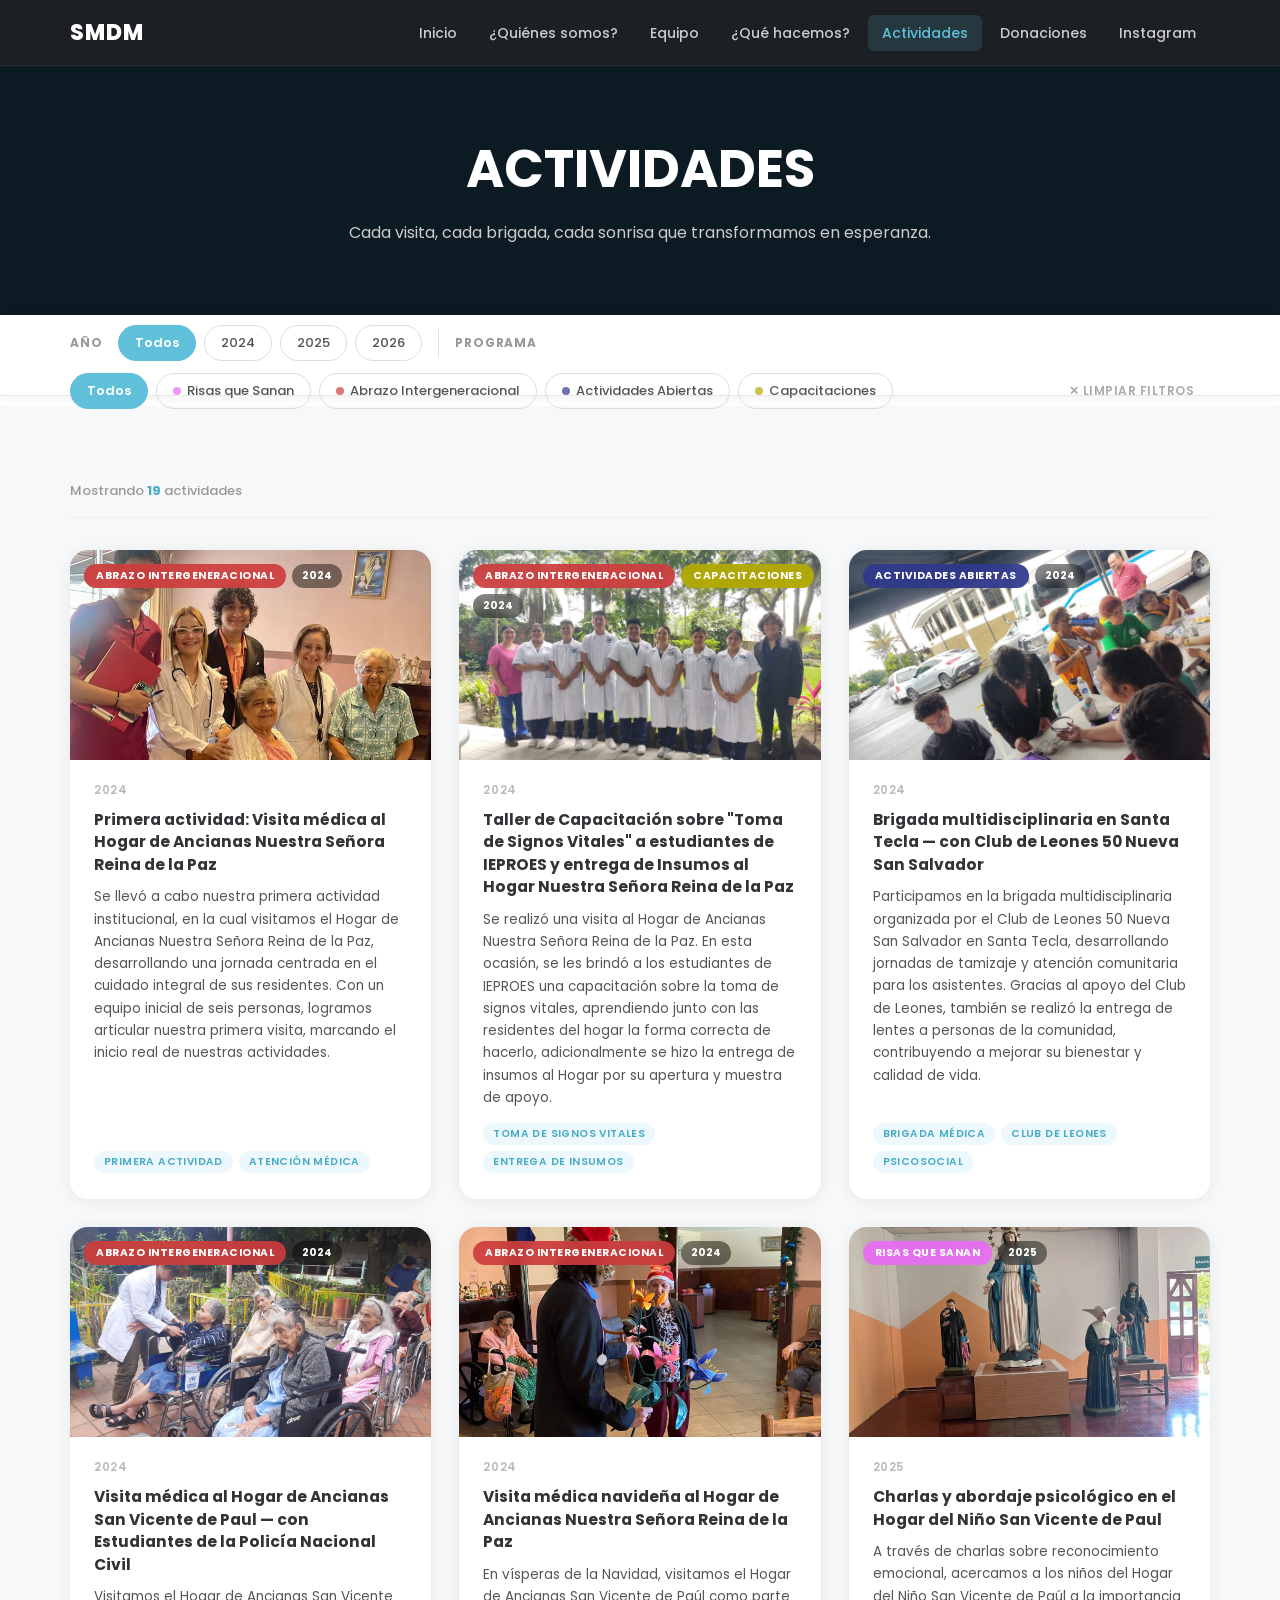
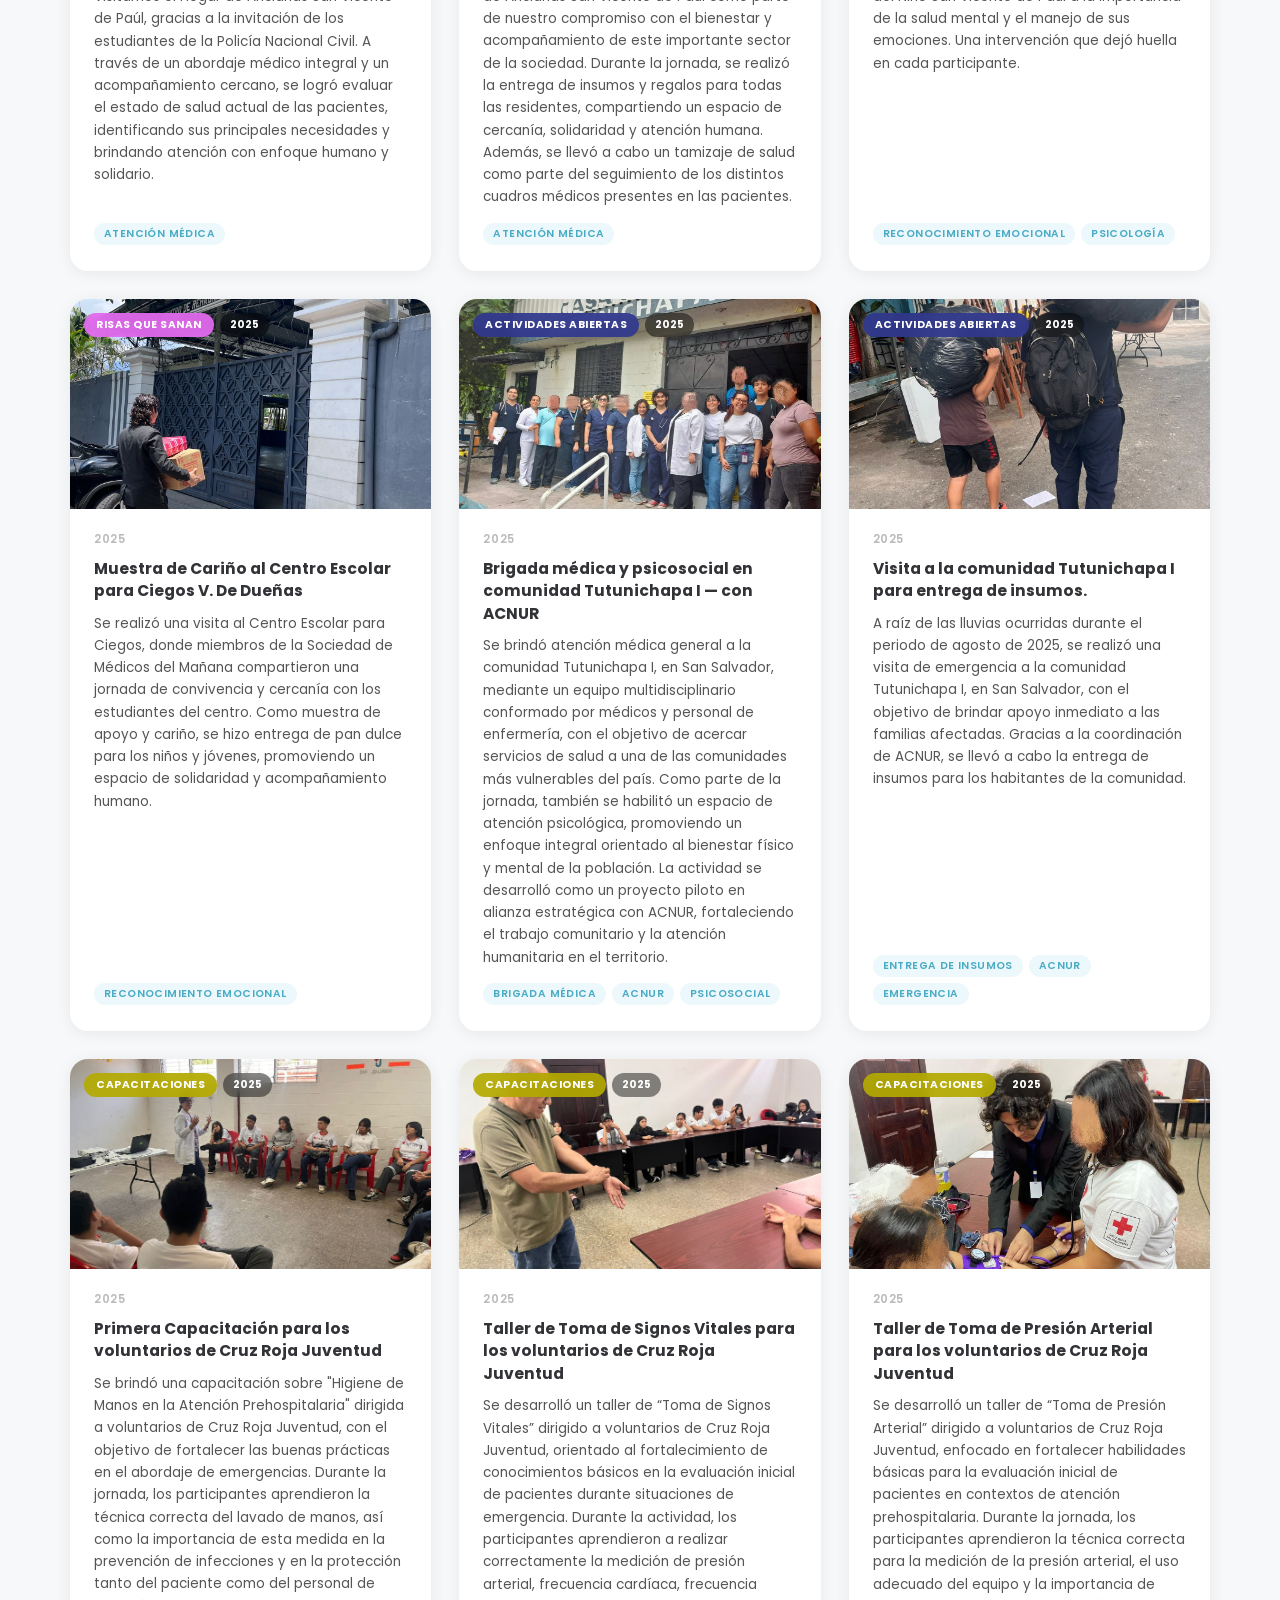
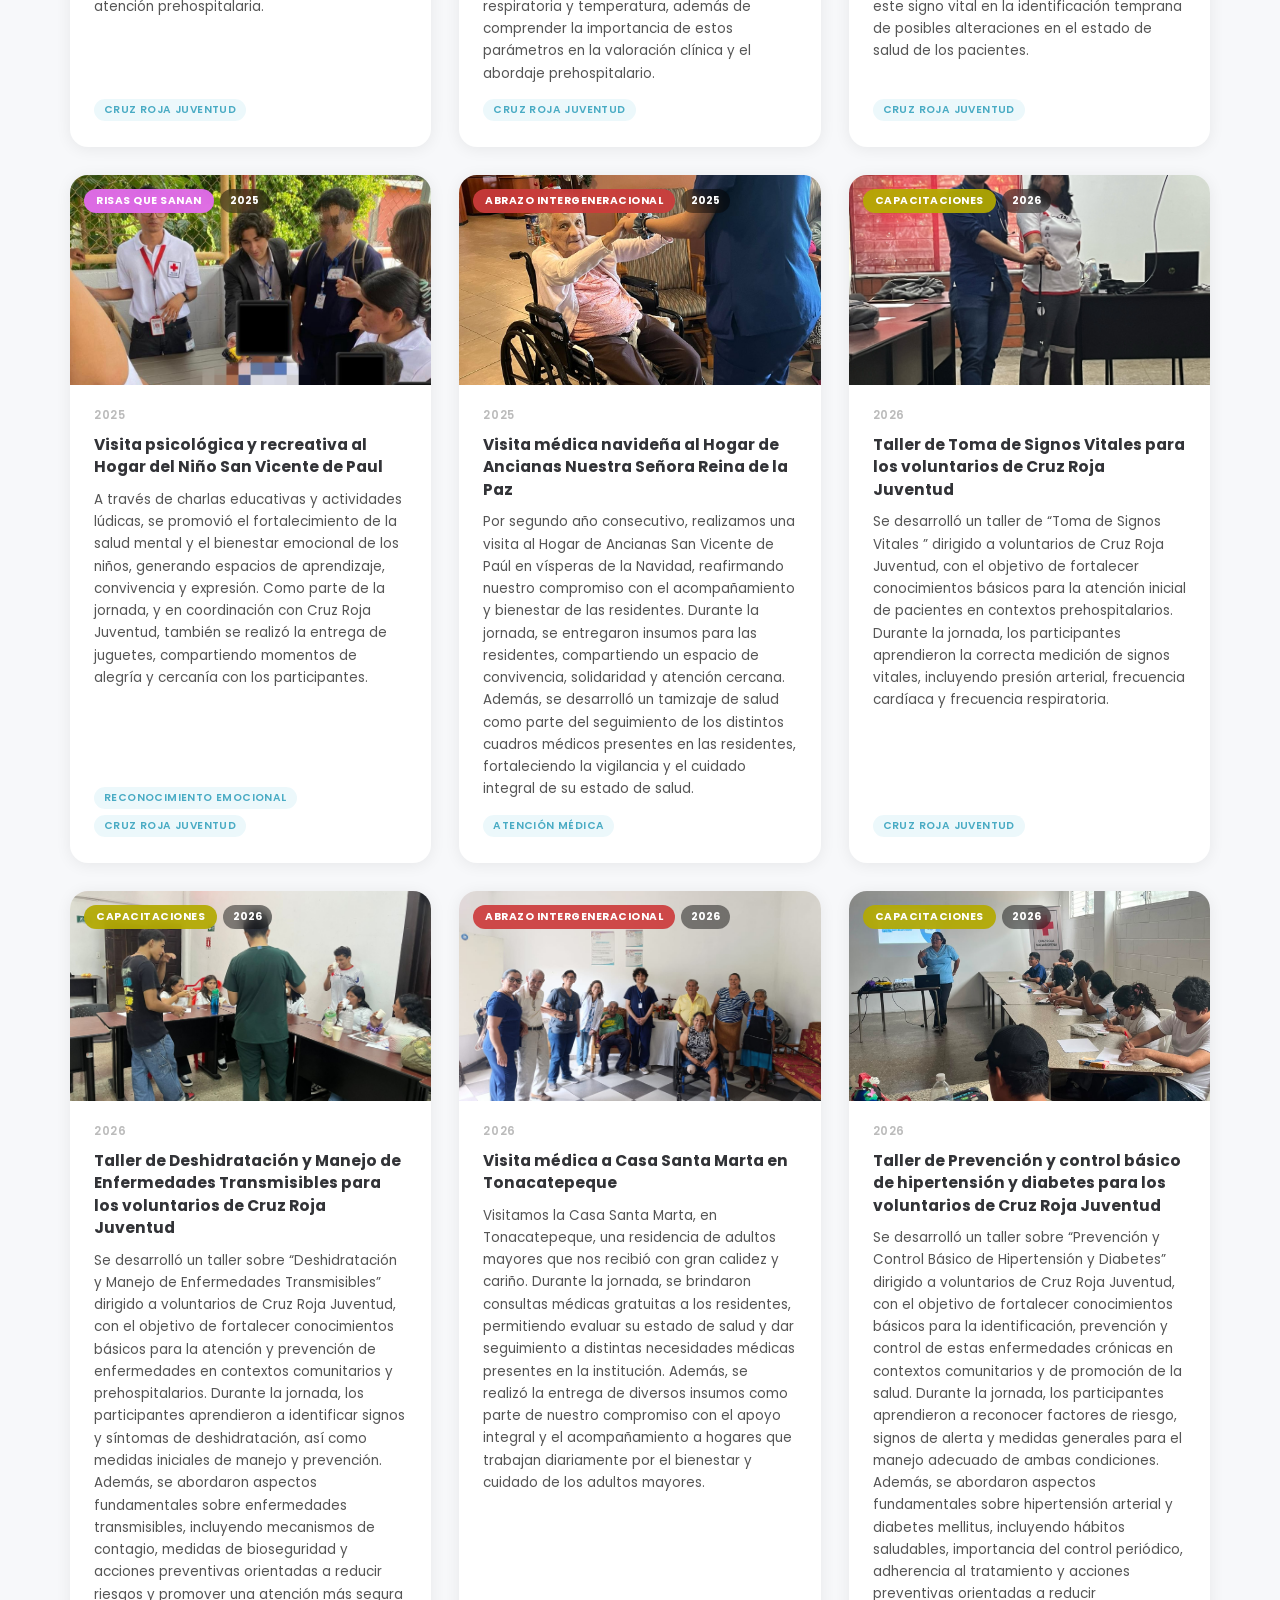
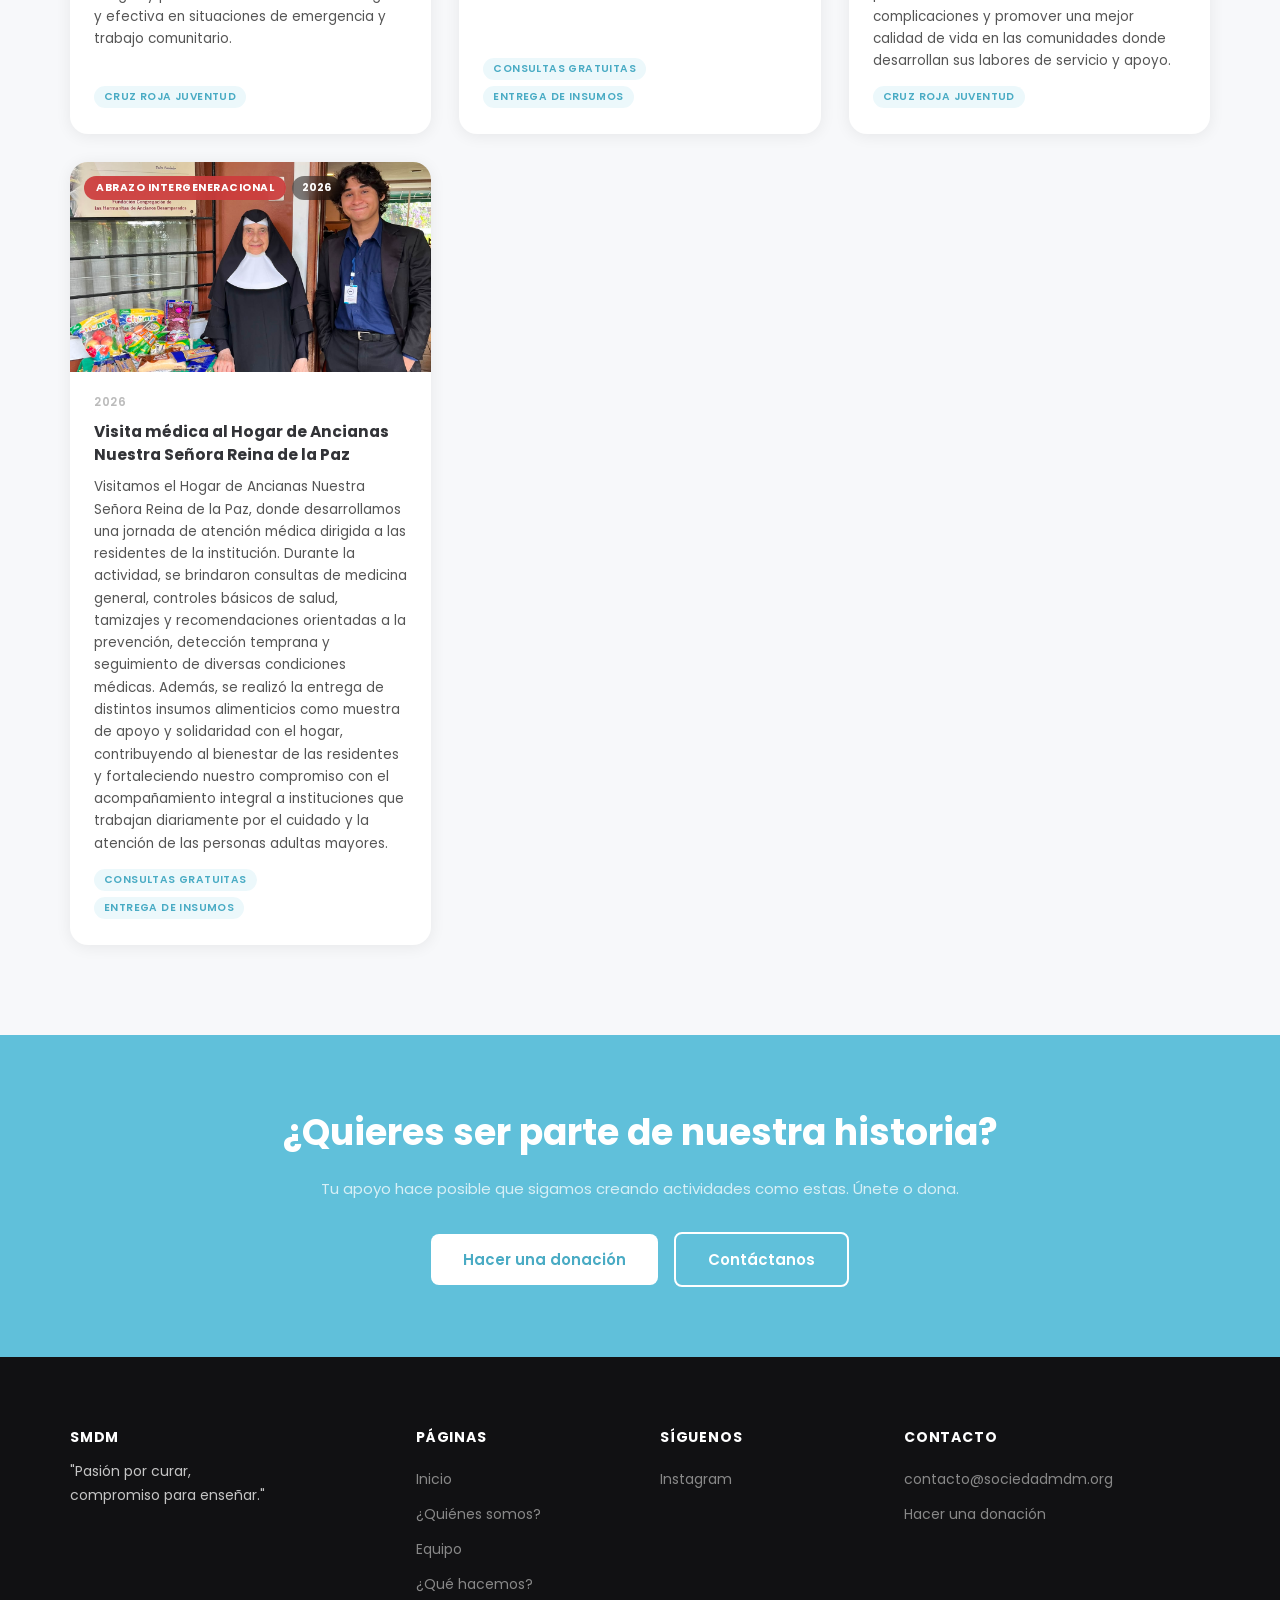
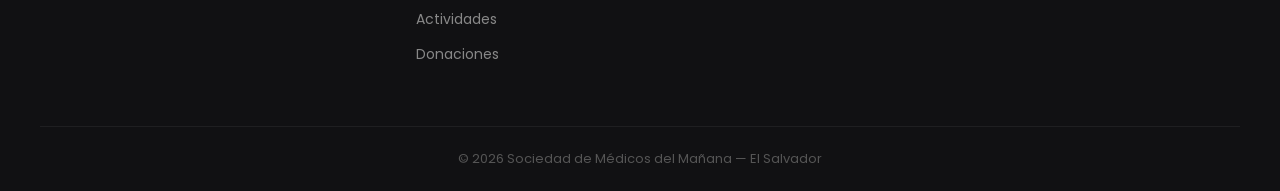
==== commit a744919a: "Add files via upload" ====
--- a/actividades.html
+++ b/actividades.html
@@ -4,6 +4,13 @@
   <meta charset="UTF-8">
   <meta name="viewport" content="width=device-width, initial-scale=1.0">
   <title>Actividades — SMDM</title>
+  <meta name="description" content="Explora todas las actividades y brigadas de la Sociedad de Médicos del Mañana: intervenciones comunitarias, visitas a asilos, orfanatos y talleres en El Salvador.">
+  <link rel="canonical" href="https://sociedadmdm.org/actividades.html">
+  <meta property="og:title" content="Actividades — Sociedad de Médicos del Mañana">
+  <meta property="og:description" content="Brigadas, visitas y talleres de salud en comunidades vulnerables de El Salvador.">
+  <meta property="og:url" content="https://sociedadmdm.org/actividades.html">
+  <meta property="og:type" content="website">
+  <meta property="og:image" content="https://sociedadmdm.org/imagenes/MDMBACKWEB.png">
   <link rel="icon" type="image/x-icon" href="imagenes/favicon.ico">
   <link rel="preconnect" href="https://fonts.googleapis.com">
   <link rel="preconnect" href="https://fonts.gstatic.com" crossorigin>
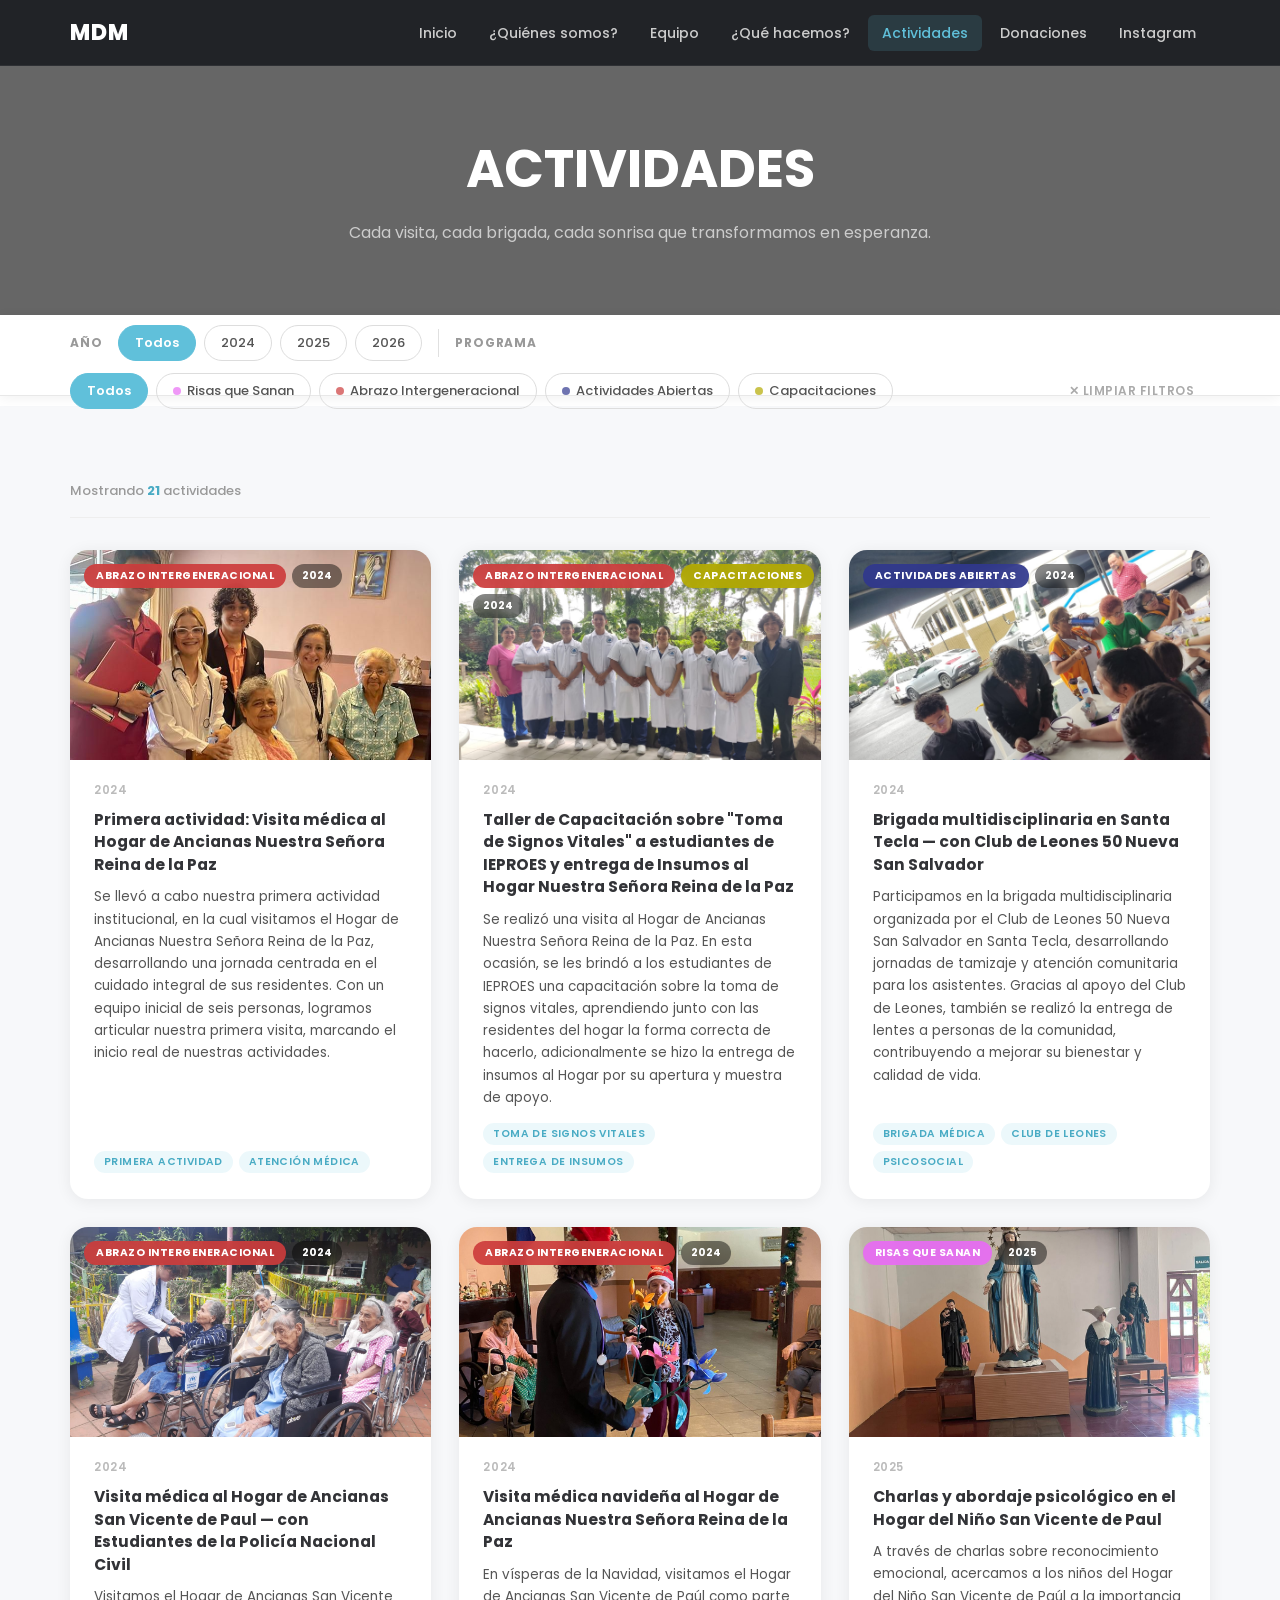
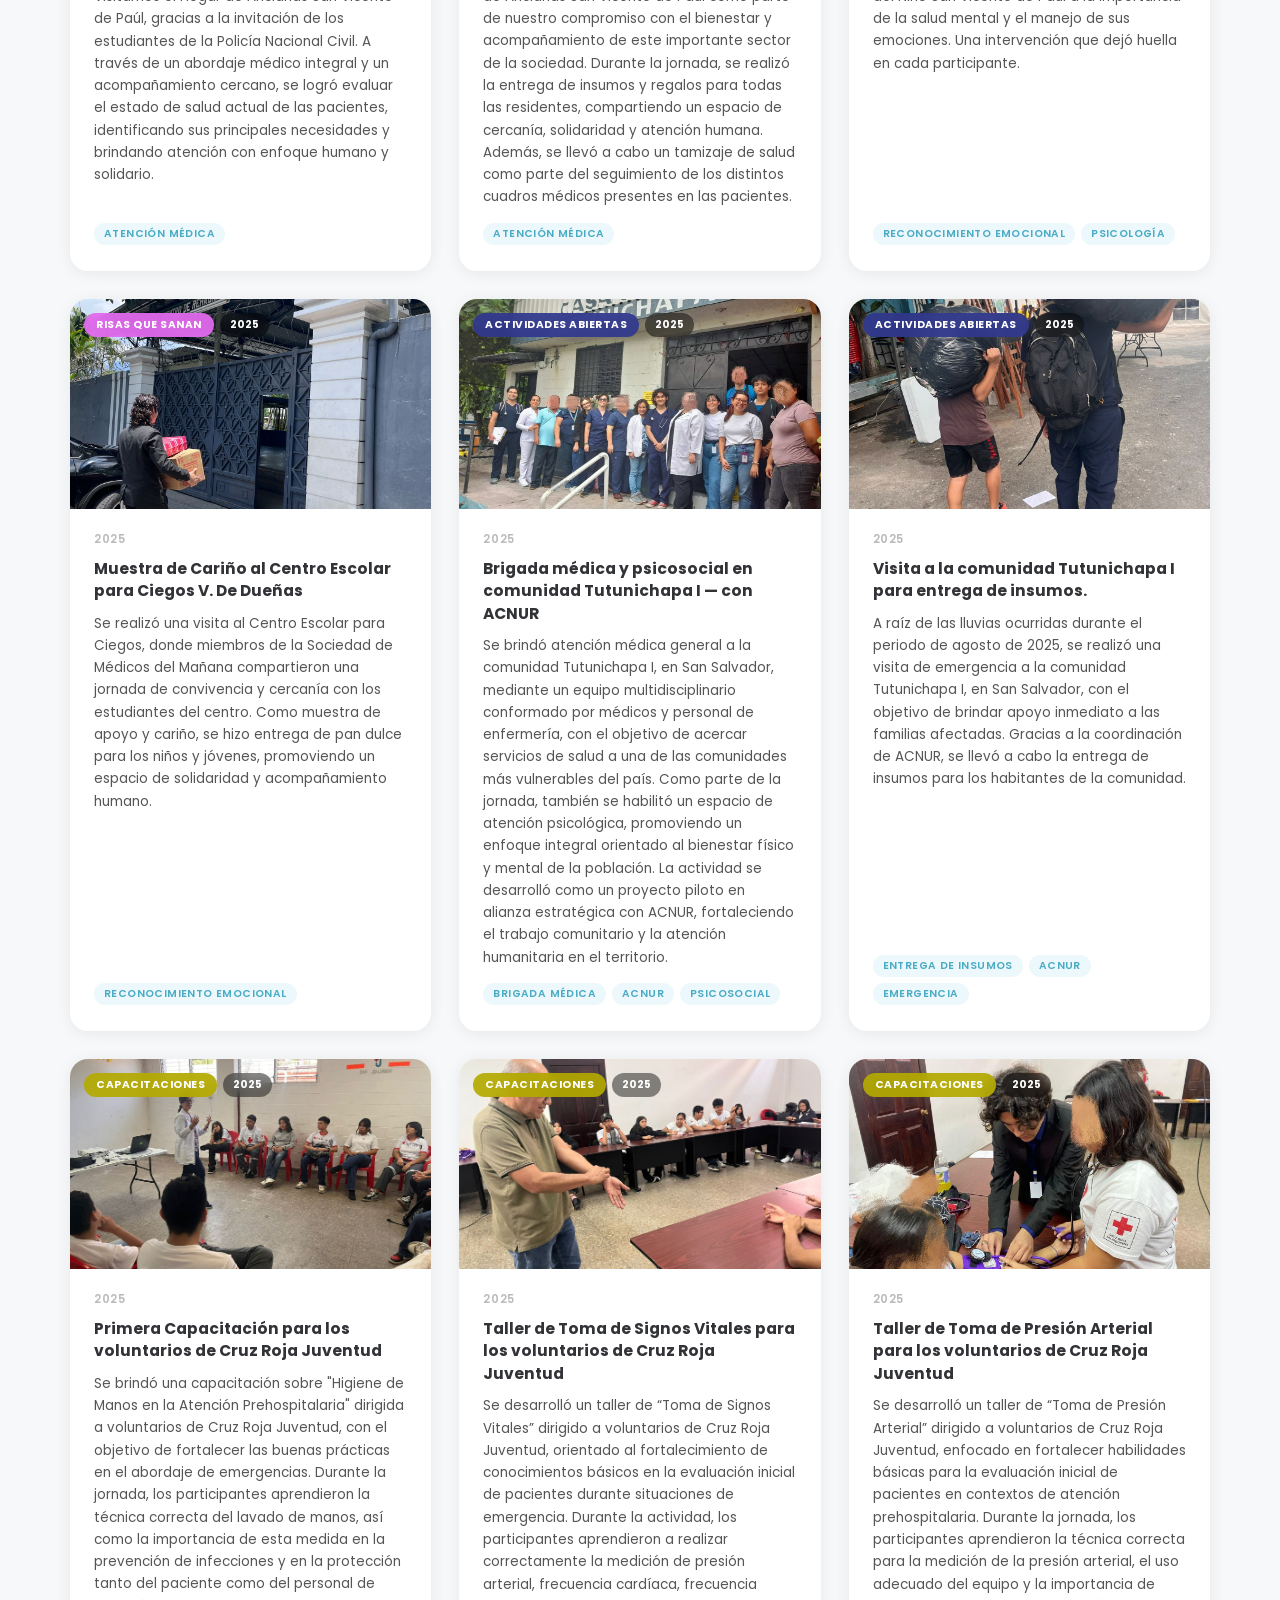
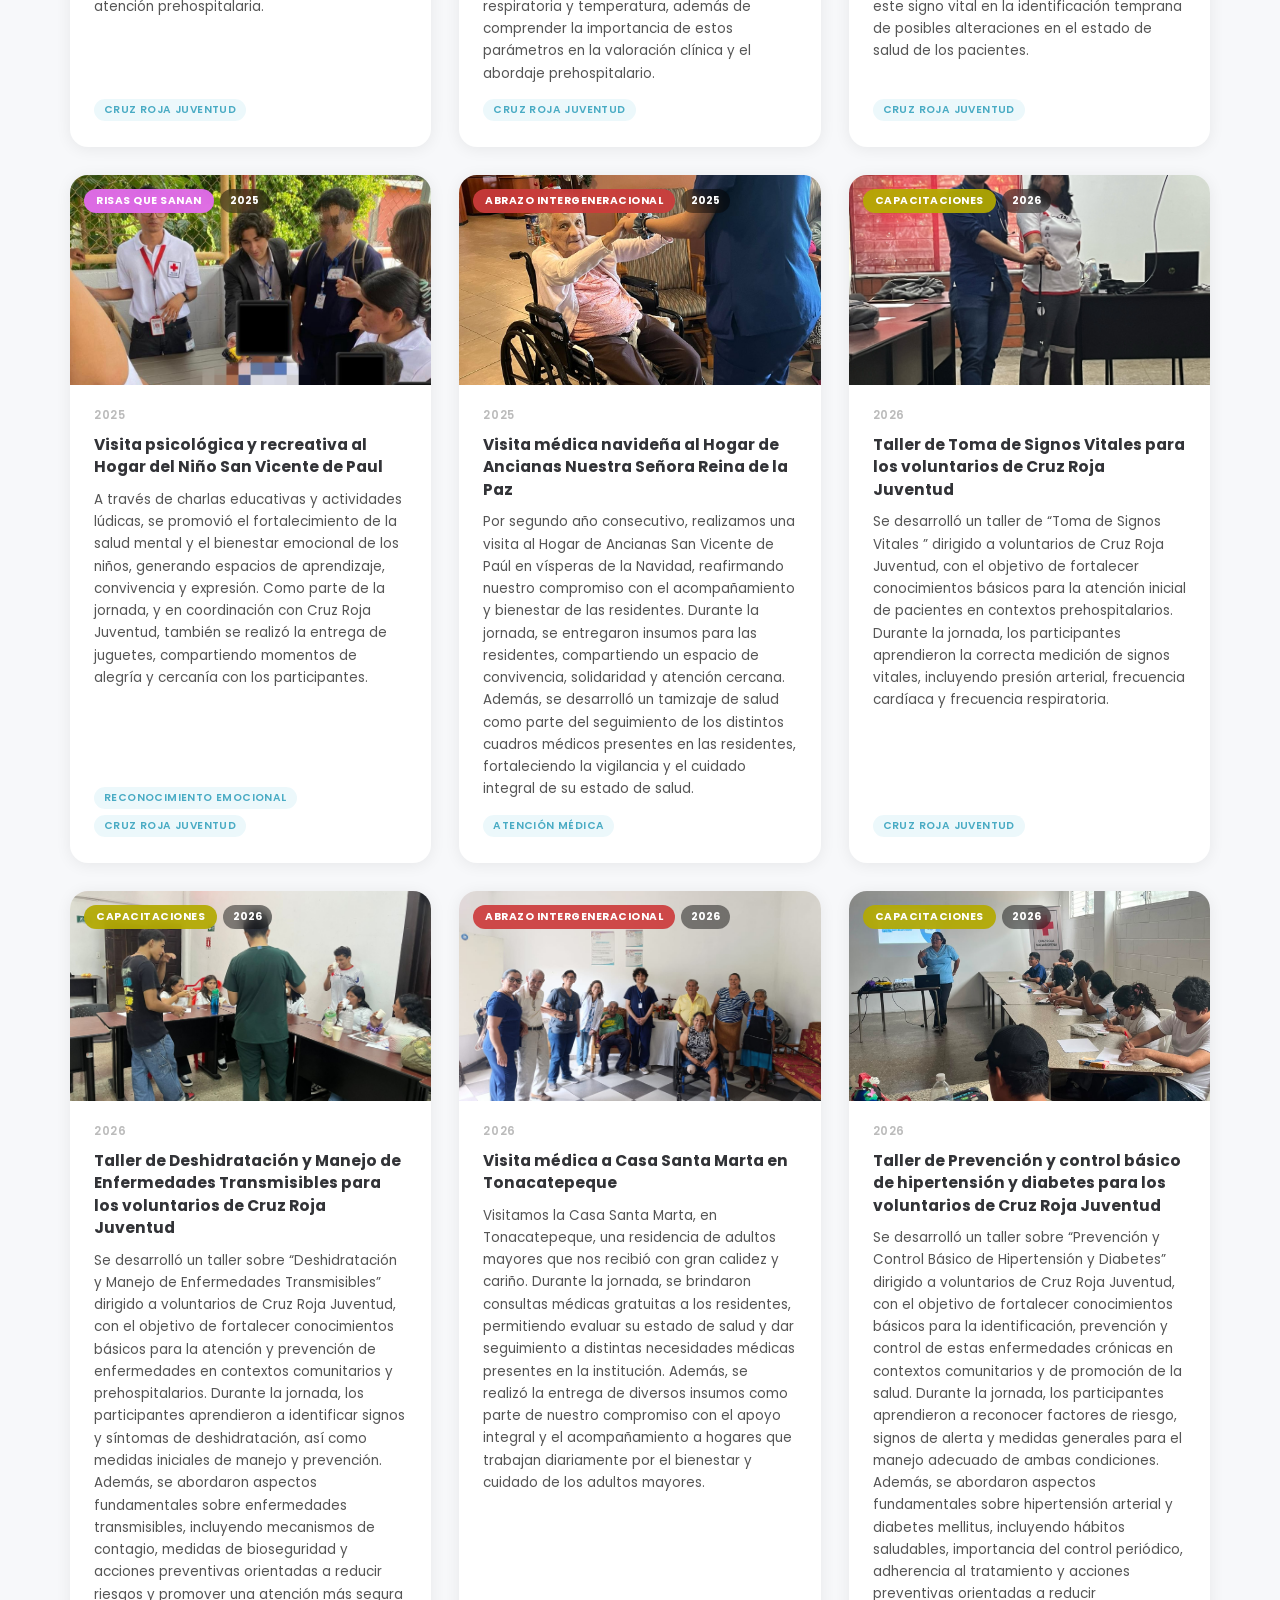
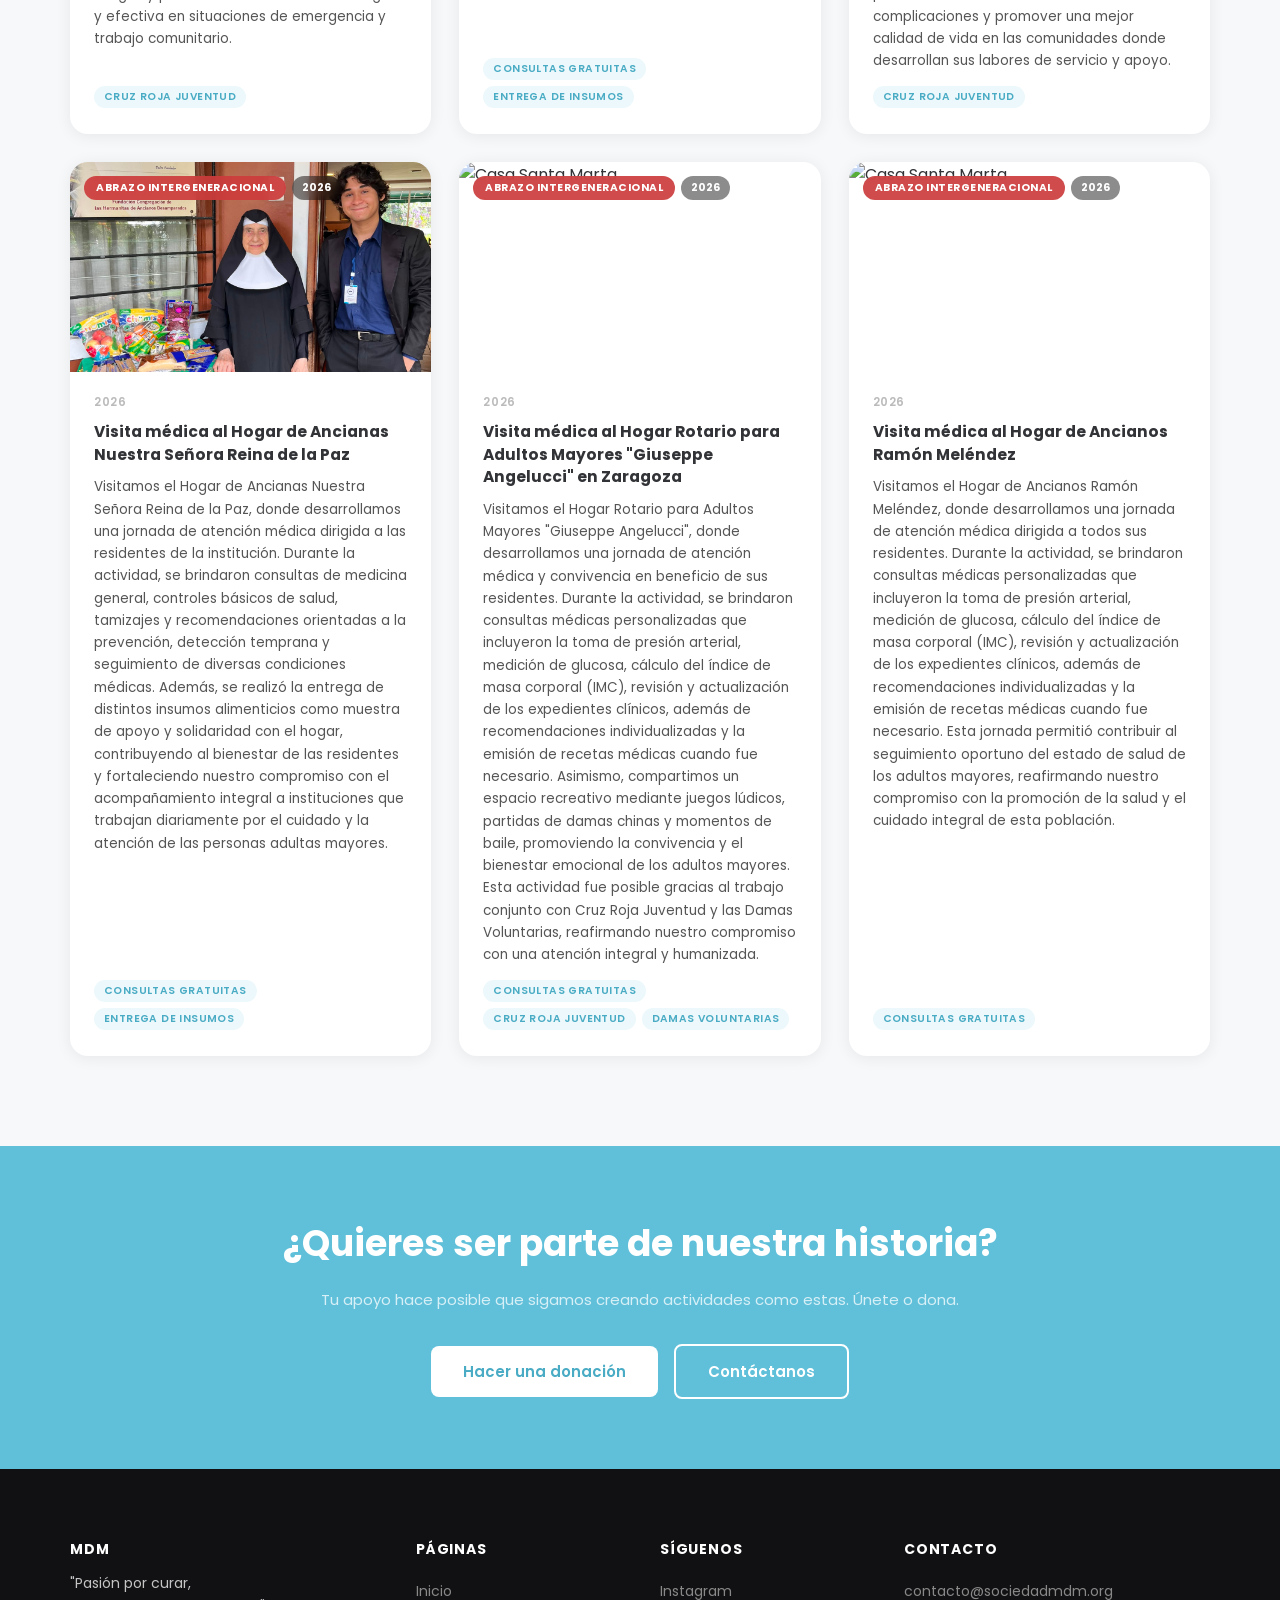
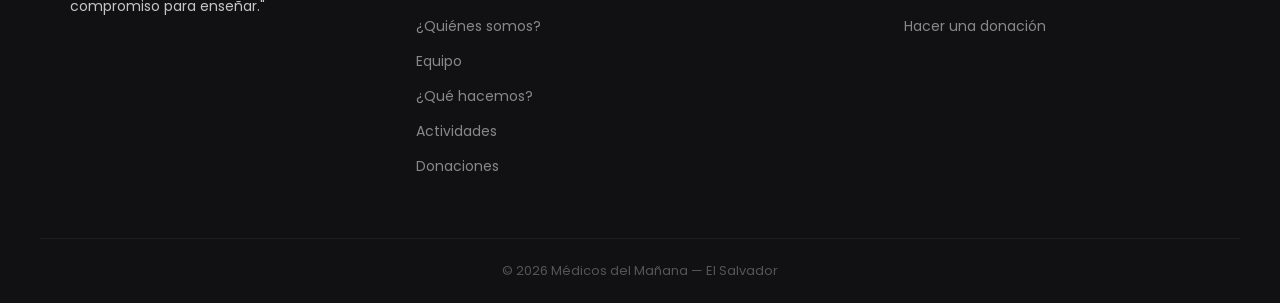
==== commit 3fe4b223: "Add files via upload" ====
--- a/actividades.html
+++ b/actividades.html
@@ -3,10 +3,10 @@
 <head>
   <meta charset="UTF-8">
   <meta name="viewport" content="width=device-width, initial-scale=1.0">
-  <title>Actividades — SMDM</title>
+  <title>Actividades — MDM</title>
   <meta name="description" content="Explora todas las actividades y brigadas de la Sociedad de Médicos del Mañana: intervenciones comunitarias, visitas a asilos, orfanatos y talleres en El Salvador.">
-  <link rel="canonical" href="https://sociedadmdm.org/actividades.html">
-  <meta property="og:title" content="Actividades — Sociedad de Médicos del Mañana">
+  <link rel="canonical" href="https://mdmsv.org/actividades.html">
+  <meta property="og:title" content="Actividades — Médicos del Mañana">
   <meta property="og:description" content="Brigadas, visitas y talleres de salud en comunidades vulnerables de El Salvador.">
   <meta property="og:url" content="https://sociedadmdm.org/actividades.html">
   <meta property="og:type" content="website">
@@ -323,7 +323,7 @@
 
   <header class="site-header">
     <div class="nav-container container">
-      <a href="index.html" class="logo">SMDM</a>
+      <a href="index.html" class="logo">MDM</a>
       <button id="menu-toggle" class="menu-toggle" aria-expanded="false" aria-controls="navbar" aria-label="Abrir menú">
         <img src="imagenes/menu.png" class="menu-icono" alt="Menú">
       </button>
@@ -335,7 +335,7 @@
           <li><a href="que-hacemos.html">¿Qué hacemos?</a></li>
           <li><a href="actividades.html" class="active">Actividades</a></li>
           <li><a href="donaciones.html">Donaciones</a></li>
-          <li><a href="https://www.instagram.com/sociedad_mdm/" target="_blank" rel="noopener noreferrer">Instagram</a></li>
+          <li><a href="https://www.instagram.com/mdmorg_/" target="_blank" rel="noopener noreferrer">Instagram</a></li>
         </ul>
       </nav>
     </div>
@@ -748,7 +748,48 @@
               <span class="act-tag">Entrega de insumos</span>
             </div>
           </div>
-        </div>       
+        </div>    
+            <div class="act-card" data-año="2026" data-programa="abrazo">
+          <div class="act-card-img">
+            <img src="imagenes/ZARAGOZACRJ.jpg" alt="Casa Santa Marta">
+            <div class="act-card-badge">
+              <span class="badge-programa prog-abrazo">Abrazo Intergeneracional</span>
+              <span class="badge-año">2026</span>
+            </div>
+          </div>   
+        <div class="act-card-body">
+            <span class="act-card-fecha">2026</span>
+            <h3 class="act-card-titulo">Visita médica al Hogar Rotario para Adultos Mayores "Giuseppe Angelucci" en Zaragoza</h3>
+            <p class="act-card-desc">Visitamos el Hogar Rotario para Adultos Mayores "Giuseppe Angelucci", donde desarrollamos una jornada de atención médica y convivencia en beneficio de sus residentes. Durante la actividad, se brindaron consultas médicas personalizadas que incluyeron la toma de presión arterial, medición de glucosa, cálculo del índice de masa corporal (IMC), revisión y actualización de los expedientes clínicos, además de recomendaciones individualizadas y la emisión de recetas médicas cuando fue necesario.
+
+Asimismo, compartimos un espacio recreativo mediante juegos lúdicos, partidas de damas chinas y momentos de baile, promoviendo la convivencia y el bienestar emocional de los adultos mayores. Esta actividad fue posible gracias al trabajo conjunto con Cruz Roja Juventud y las Damas Voluntarias, reafirmando nuestro compromiso con una atención integral y humanizada.
+</p>
+            <div class="act-card-tags">
+              <span class="act-tag">Consultas gratuitas</span>
+              <span class="act-tag">Cruz Roja Juventud</span>
+              <span class="act-tag">Damas Voluntarias</span>
+            </div>
+          </div>
+        </div>     
+                    <div class="act-card" data-año="2026" data-programa="abrazo">
+          <div class="act-card-img">
+            <img src="imagenes/HOGARRAMONMELENDEZ.JPG" alt="Casa Santa Marta">
+            <div class="act-card-badge">
+              <span class="badge-programa prog-abrazo">Abrazo Intergeneracional</span>
+              <span class="badge-año">2026</span>
+            </div>
+          </div>   
+        <div class="act-card-body">
+            <span class="act-card-fecha">2026</span>
+            <h3 class="act-card-titulo">Visita médica al Hogar de Ancianos Ramón Meléndez</h3>
+            <p class="act-card-desc">Visitamos el Hogar de Ancianos Ramón Meléndez, donde desarrollamos una jornada de atención médica dirigida a todos sus residentes. Durante la actividad, se brindaron consultas médicas personalizadas que incluyeron la toma de presión arterial, medición de glucosa, cálculo del índice de masa corporal (IMC), revisión y actualización de los expedientes clínicos, además de recomendaciones individualizadas y la emisión de recetas médicas cuando fue necesario.
+
+Esta jornada permitió contribuir al seguimiento oportuno del estado de salud de los adultos mayores, reafirmando nuestro compromiso con la promoción de la salud y el cuidado integral de esta población.</p>
+            <div class="act-card-tags">
+              <span class="act-tag">Consultas gratuitas</span>
+            </div>
+          </div>
+        </div>      
         <div class="sin-resultados" id="sin-resultados">
           <span class="emoji">🔍</span>
           <h3>No hay actividades con esos filtros</h3>
@@ -771,7 +812,7 @@
   <footer class="footer">
     <div class="footer-content container">
       <div class="footer-col">
-        <h3 class="logo" style="margin-bottom:12px;">SMDM</h3>
+        <h3 class="logo" style="margin-bottom:12px;">MDM</h3>
         <p style="color:#c5c5c5; font-size:14px; line-height:1.7;">"Pasión por curar,<br>compromiso para enseñar."</p>
       </div>
       <div class="footer-col">
@@ -788,7 +829,7 @@
       <div class="footer-col">
         <h3>Síguenos</h3>
         <ul>
-          <li><a href="https://www.instagram.com/sociedad_mdm/" target="_blank" rel="noopener noreferrer">Instagram</a></li>
+          <li><a href="https://www.instagram.com/mdmorg_/" target="_blank" rel="noopener noreferrer">Instagram</a></li>
         </ul>
       </div>
       <div class="footer-col">
@@ -800,7 +841,7 @@
       </div>
     </div>
     <div class="footer-bottom container">
-      <p>© 2026 Sociedad de Médicos del Mañana — El Salvador</p>
+      <p>© 2026 Médicos del Mañana — El Salvador</p>
     </div>
   </footer>
 
--- a/style.css
+++ b/style.css
@@ -103,7 +103,7 @@
 
 .hero {
   background-image: linear-gradient(rgba(0,0,0,0.55), rgba(0,0,0,0.55)),
-                    url(imagenes/BACKGROUND4WEB.png);
+                    url(imagenes/MDMBACKGROUND.png);
   background-position: center bottom;
   background-repeat: no-repeat;
   background-size: cover;
@@ -131,7 +131,7 @@
 
 .page-banner {
   background-image: linear-gradient(rgba(0,0,0,0.6), rgba(0,0,0,0.6)),
-                    url(imagenes/BACKGROUND4WEB.png);
+                    url(imagenes/MDMBACKGROUND.png);
   background-position: center;
   background-size: cover;
   padding: 130px 30px 70px;
@@ -719,9 +719,6 @@
 }
 
 
-/* ============================================================
-   SECCIÓN DE IMPACTO / CIFRAS
-   ============================================================ */
 
 .seccion-impacto {
   background-color: var(--oscuro);
@@ -859,9 +856,6 @@
   }
 }
 
-/* ============================================================
-   PÁGINA DE DONACIONES
-   ============================================================ */
 
 .impacto-card {
   display: flex;
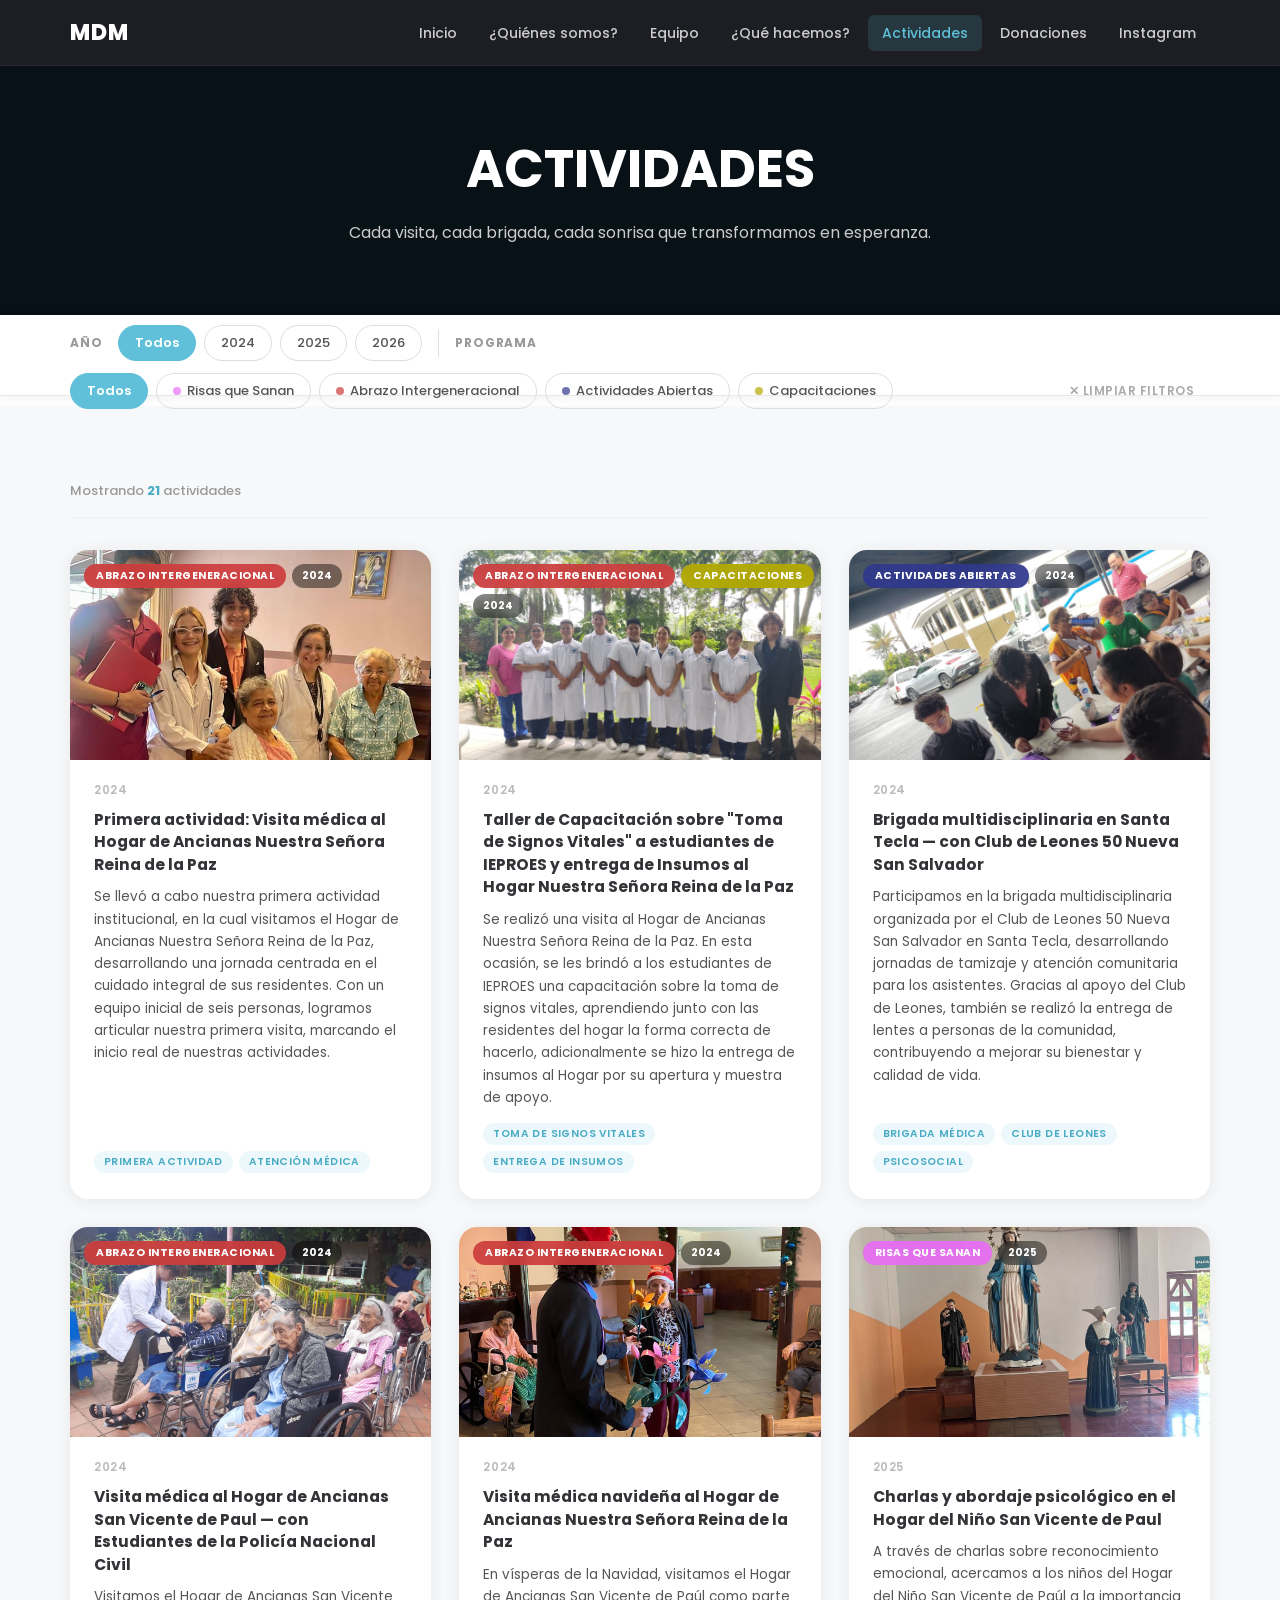
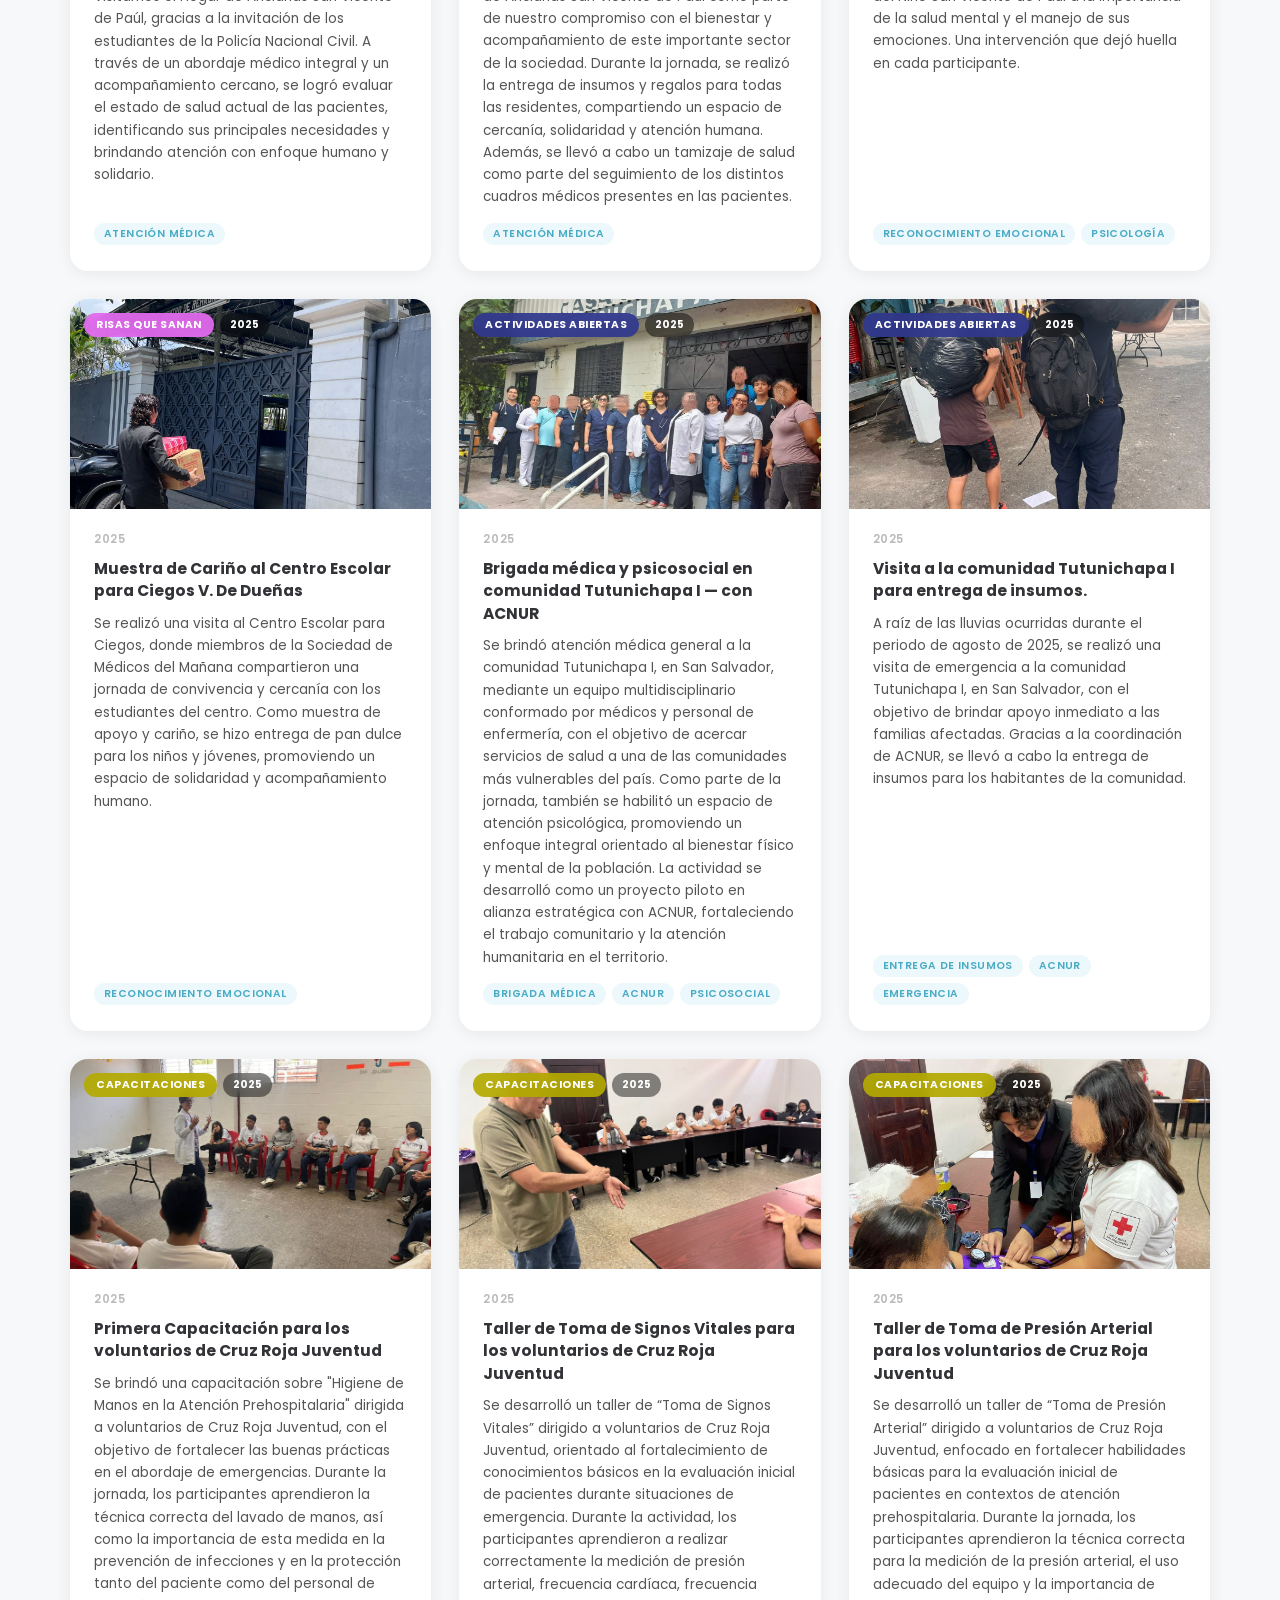
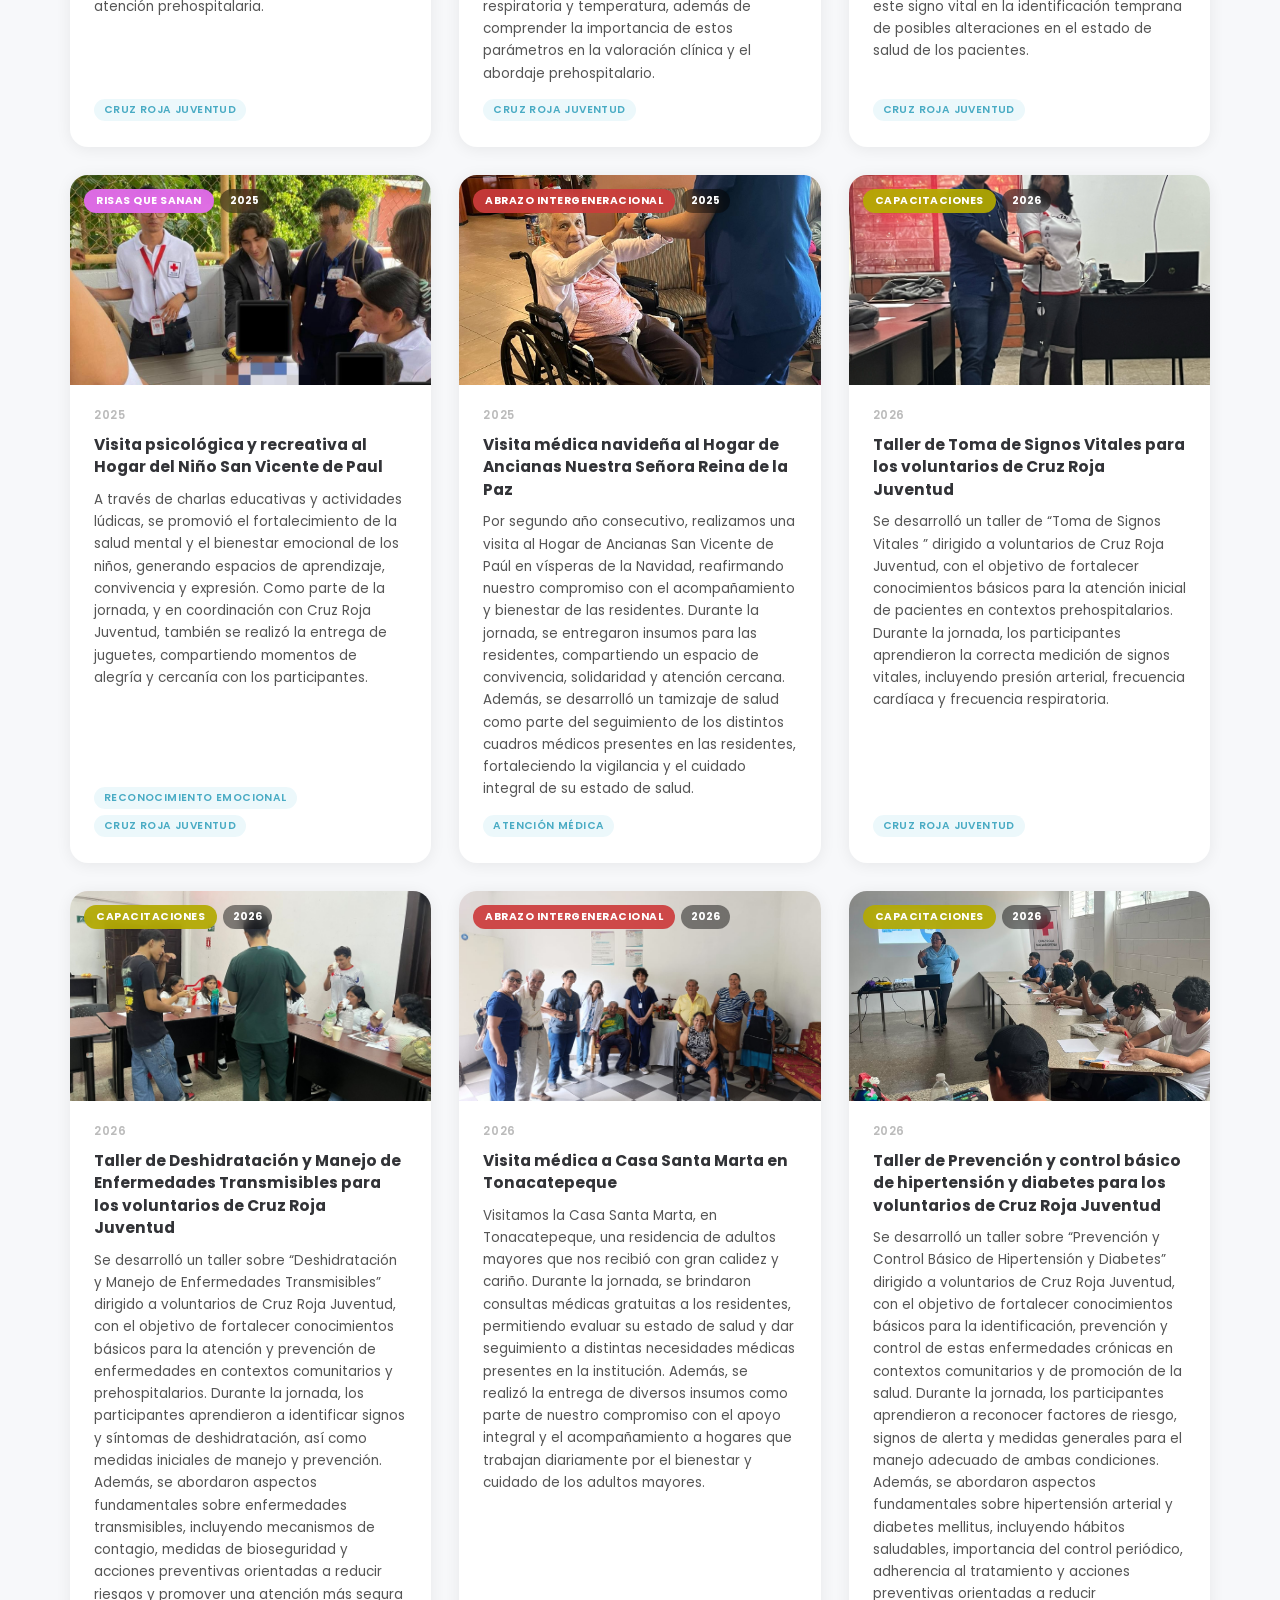
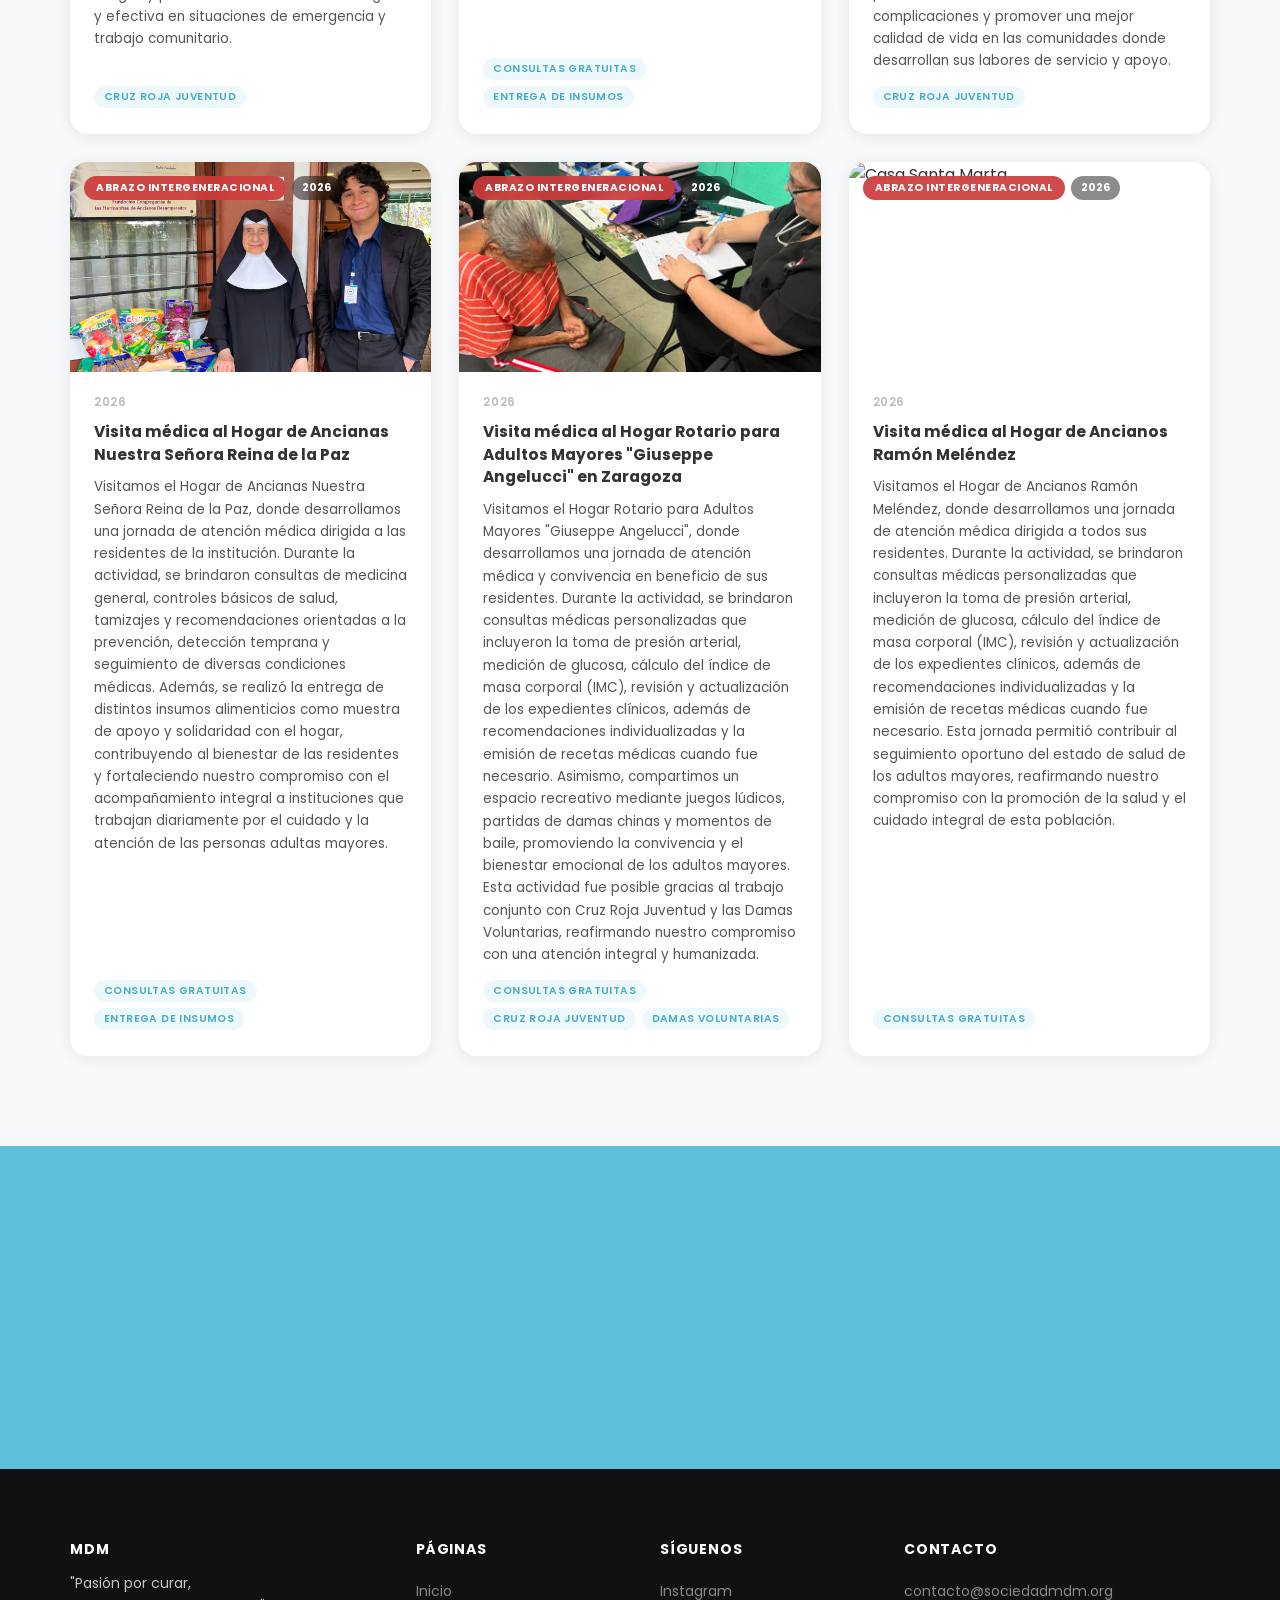
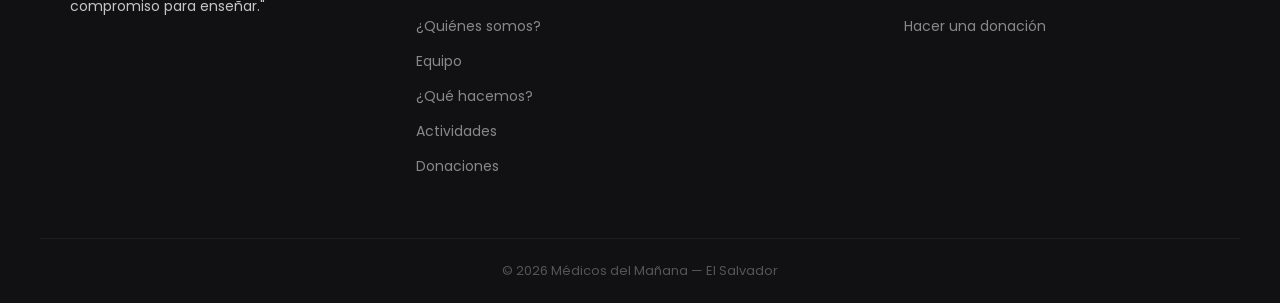
==== commit a600c4c1: "Add files via upload" ====
--- a/actividades.html
+++ b/actividades.html
@@ -773,7 +773,7 @@
         </div>     
                     <div class="act-card" data-año="2026" data-programa="abrazo">
           <div class="act-card-img">
-            <img src="imagenes/HOGARRAMONMELENDEZ.JPG" alt="Casa Santa Marta">
+            <img src="imagenes/HOGARRAMONMELENDEZ.jpg" alt="Casa Santa Marta">
             <div class="act-card-badge">
               <span class="badge-programa prog-abrazo">Abrazo Intergeneracional</span>
               <span class="badge-año">2026</span>
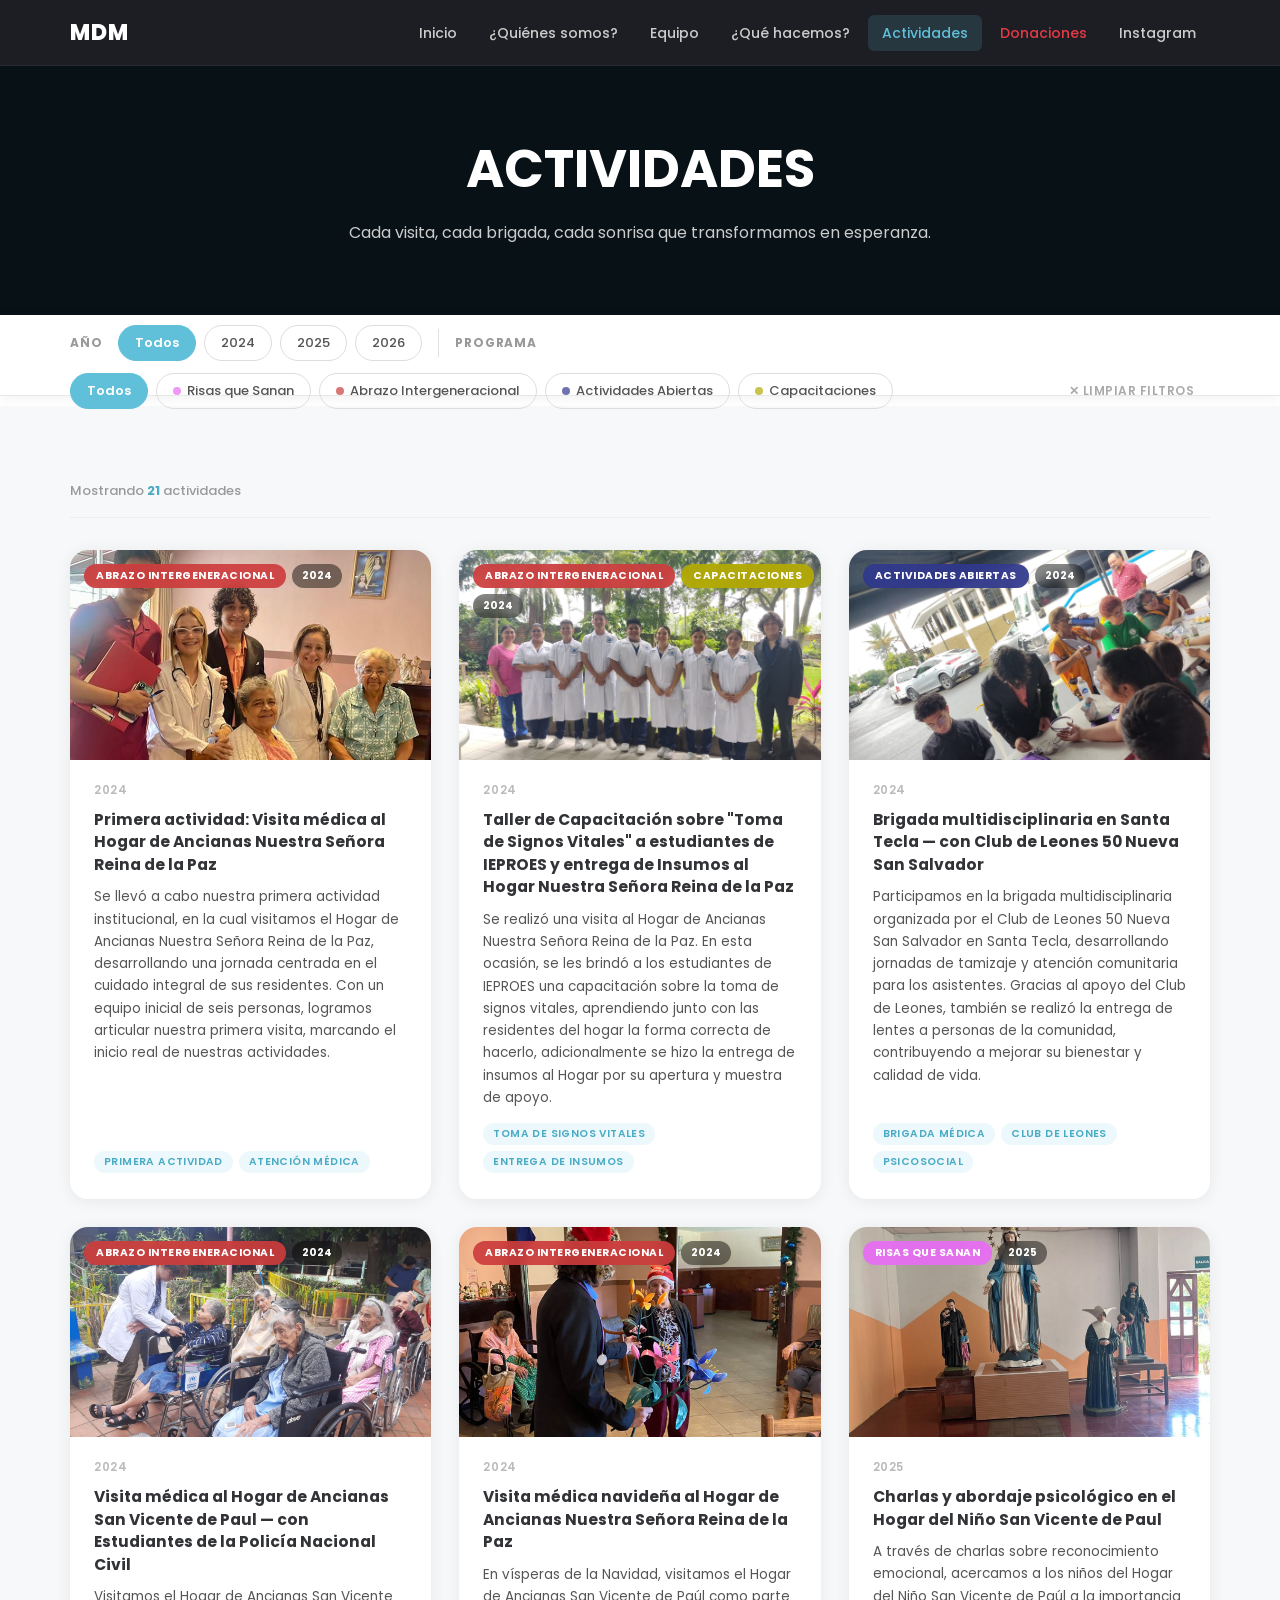
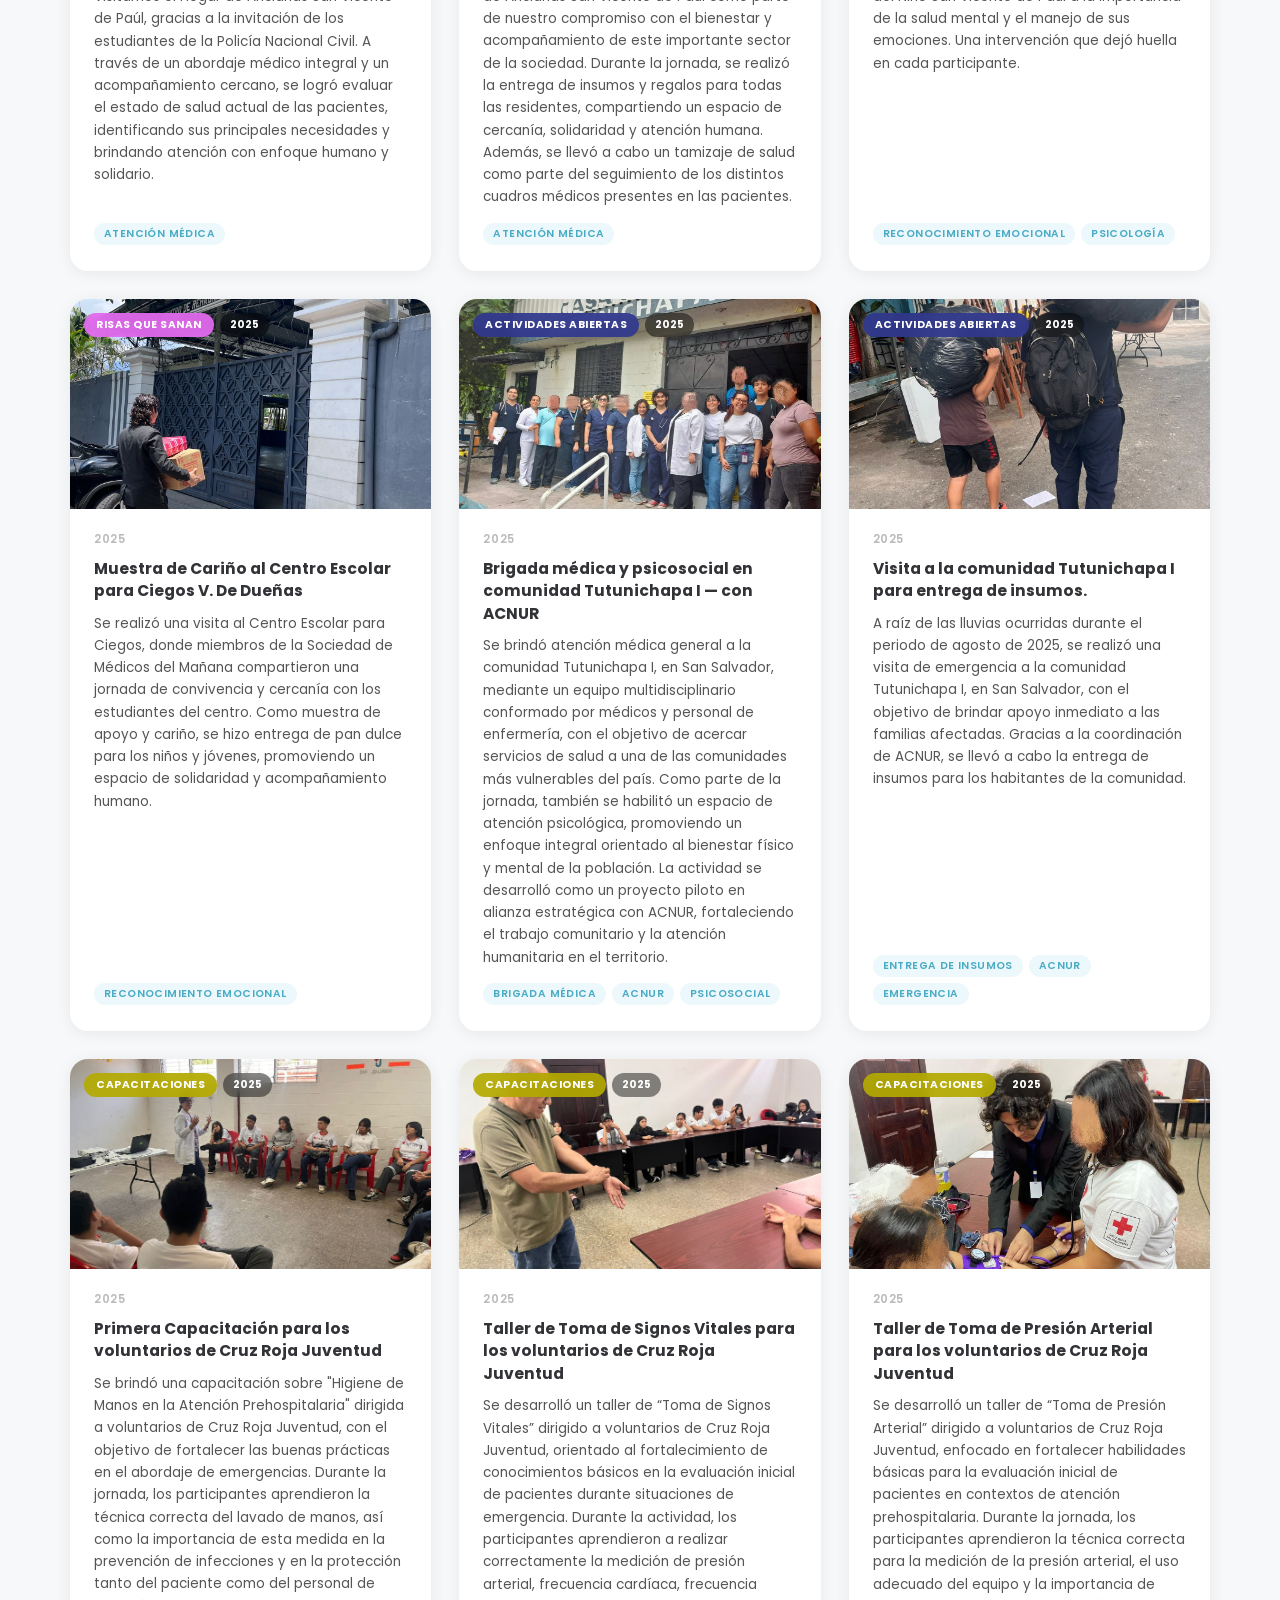
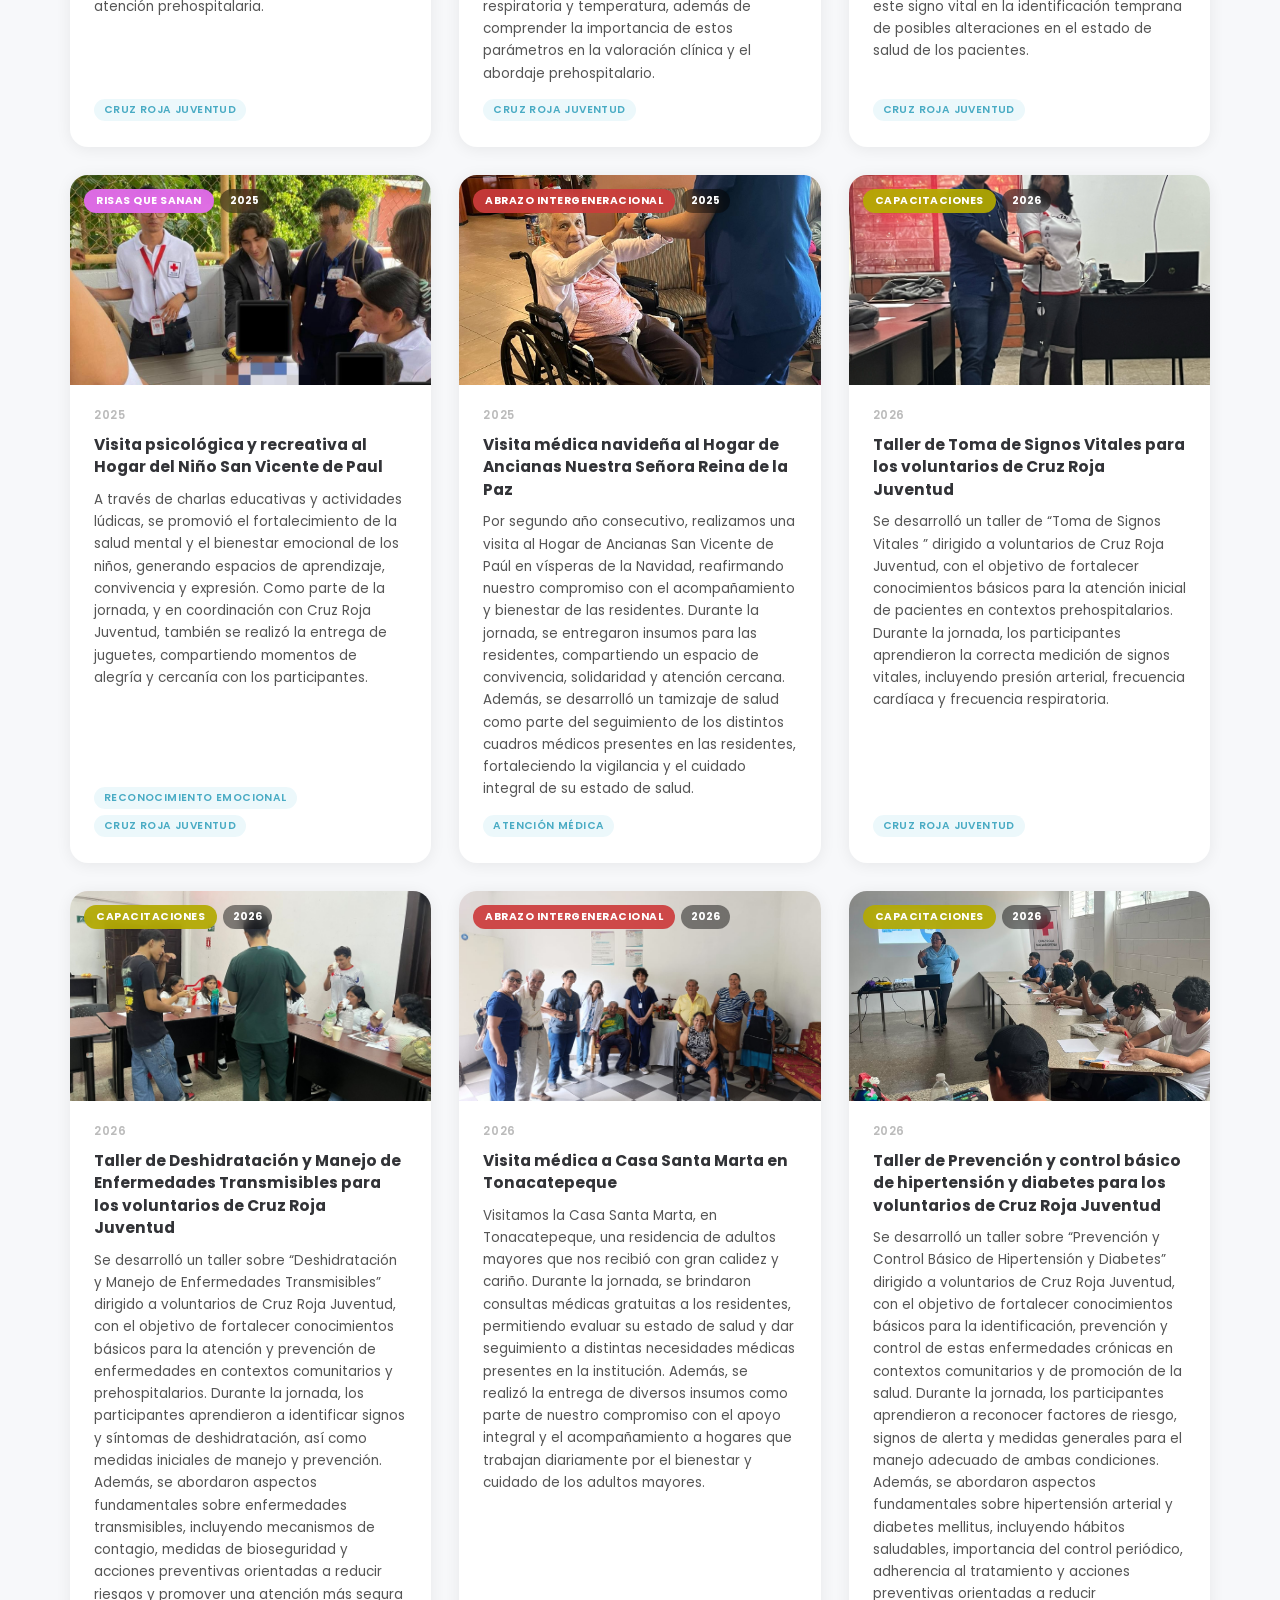
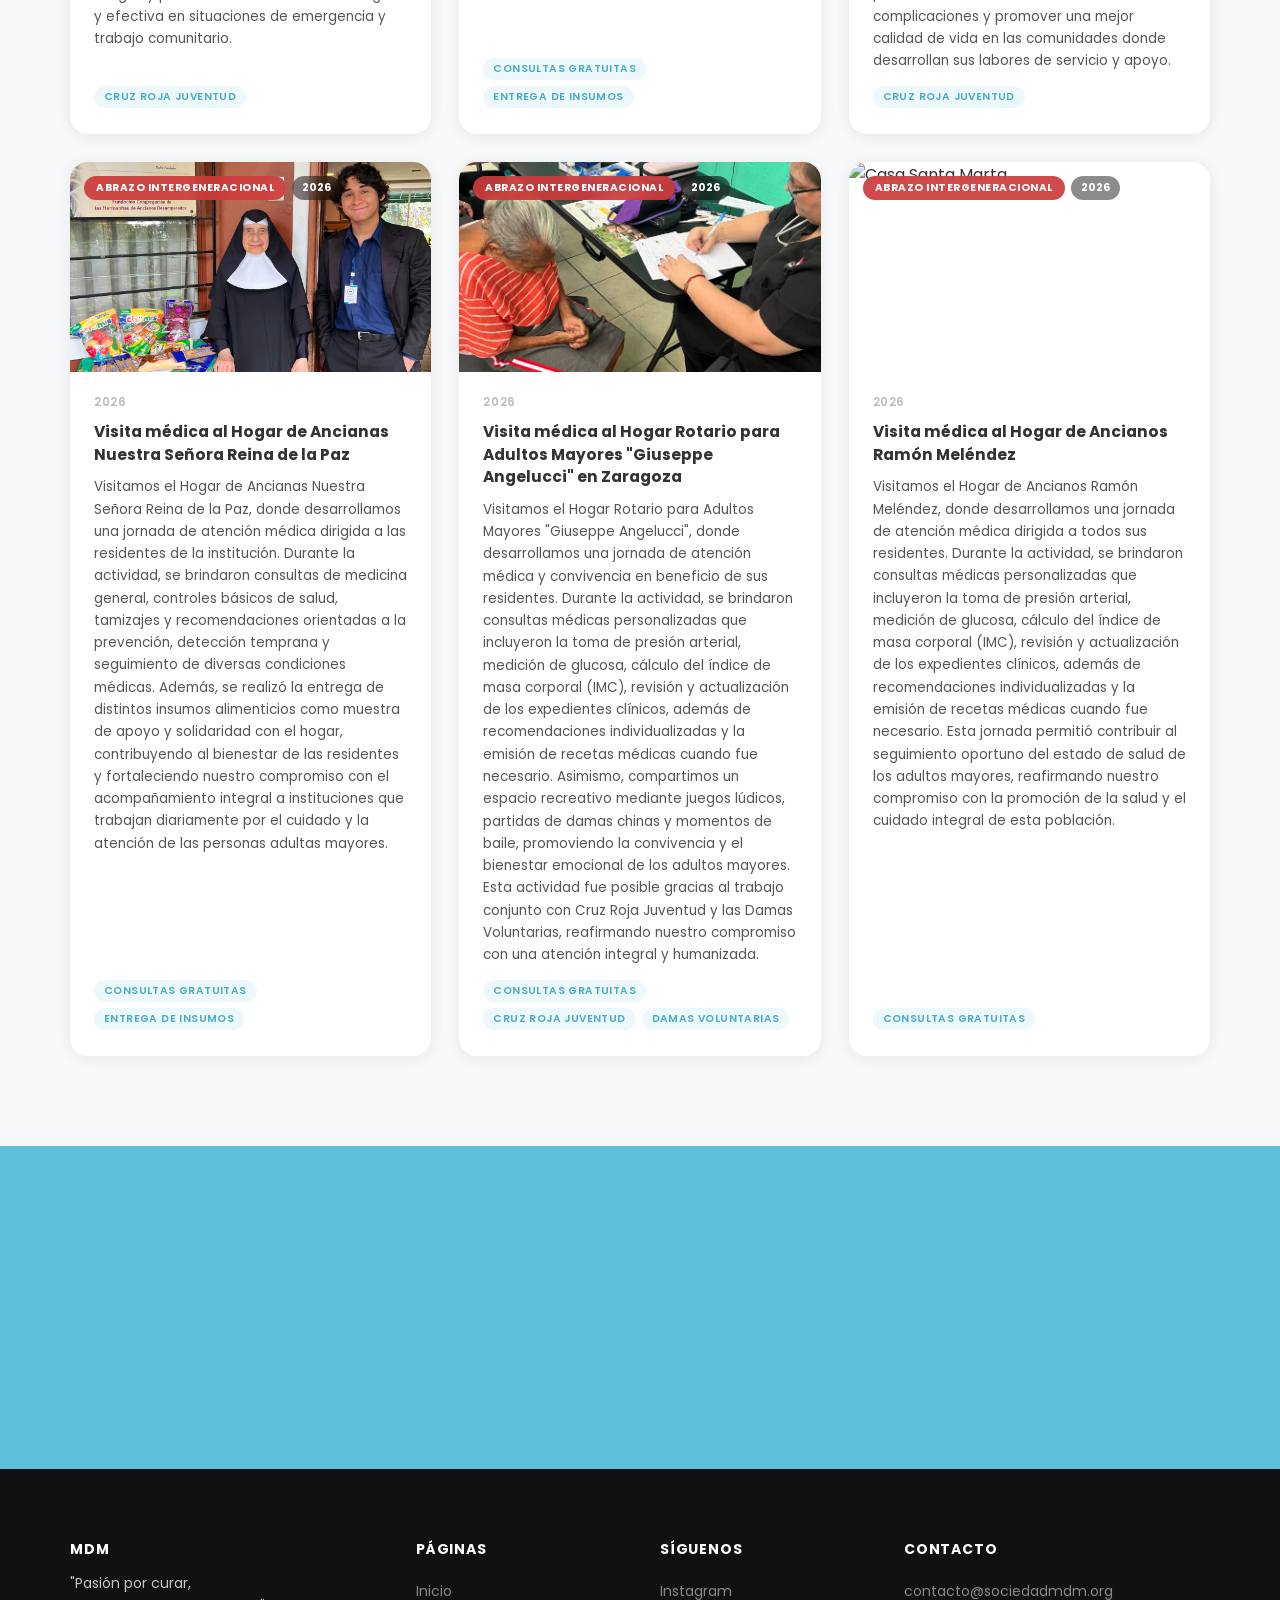
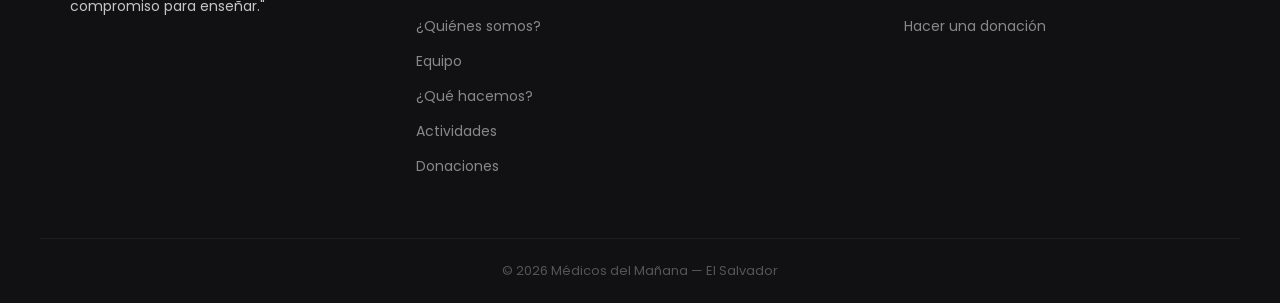
==== commit 47066e04: "Add files via upload" ====
--- a/actividades.html
+++ b/actividades.html
@@ -334,7 +334,7 @@
           <li><a href="equipo.html">Equipo</a></li>
           <li><a href="que-hacemos.html">¿Qué hacemos?</a></li>
           <li><a href="actividades.html" class="active">Actividades</a></li>
-          <li><a href="donaciones.html">Donaciones</a></li>
+          <li><a href="donaciones.html" class="nav-dona">Donaciones</a></li>
           <li><a href="https://www.instagram.com/mdmorg_/" target="_blank" rel="noopener noreferrer">Instagram</a></li>
         </ul>
       </nav>
--- a/style.css
+++ b/style.css
@@ -86,6 +86,16 @@
 
 .navbar ul li a.active {
   color: var(--azul);
+}
+
+.navbar ul li a.nav-dona {
+  color: #E63946;
+}
+
+.navbar ul li a.nav-dona:hover,
+.navbar ul li a.nav-dona.active {
+  color: #E63946;
+  background-color: rgba(230, 57, 70, 0.15);
 }
 
 .menu-toggle {
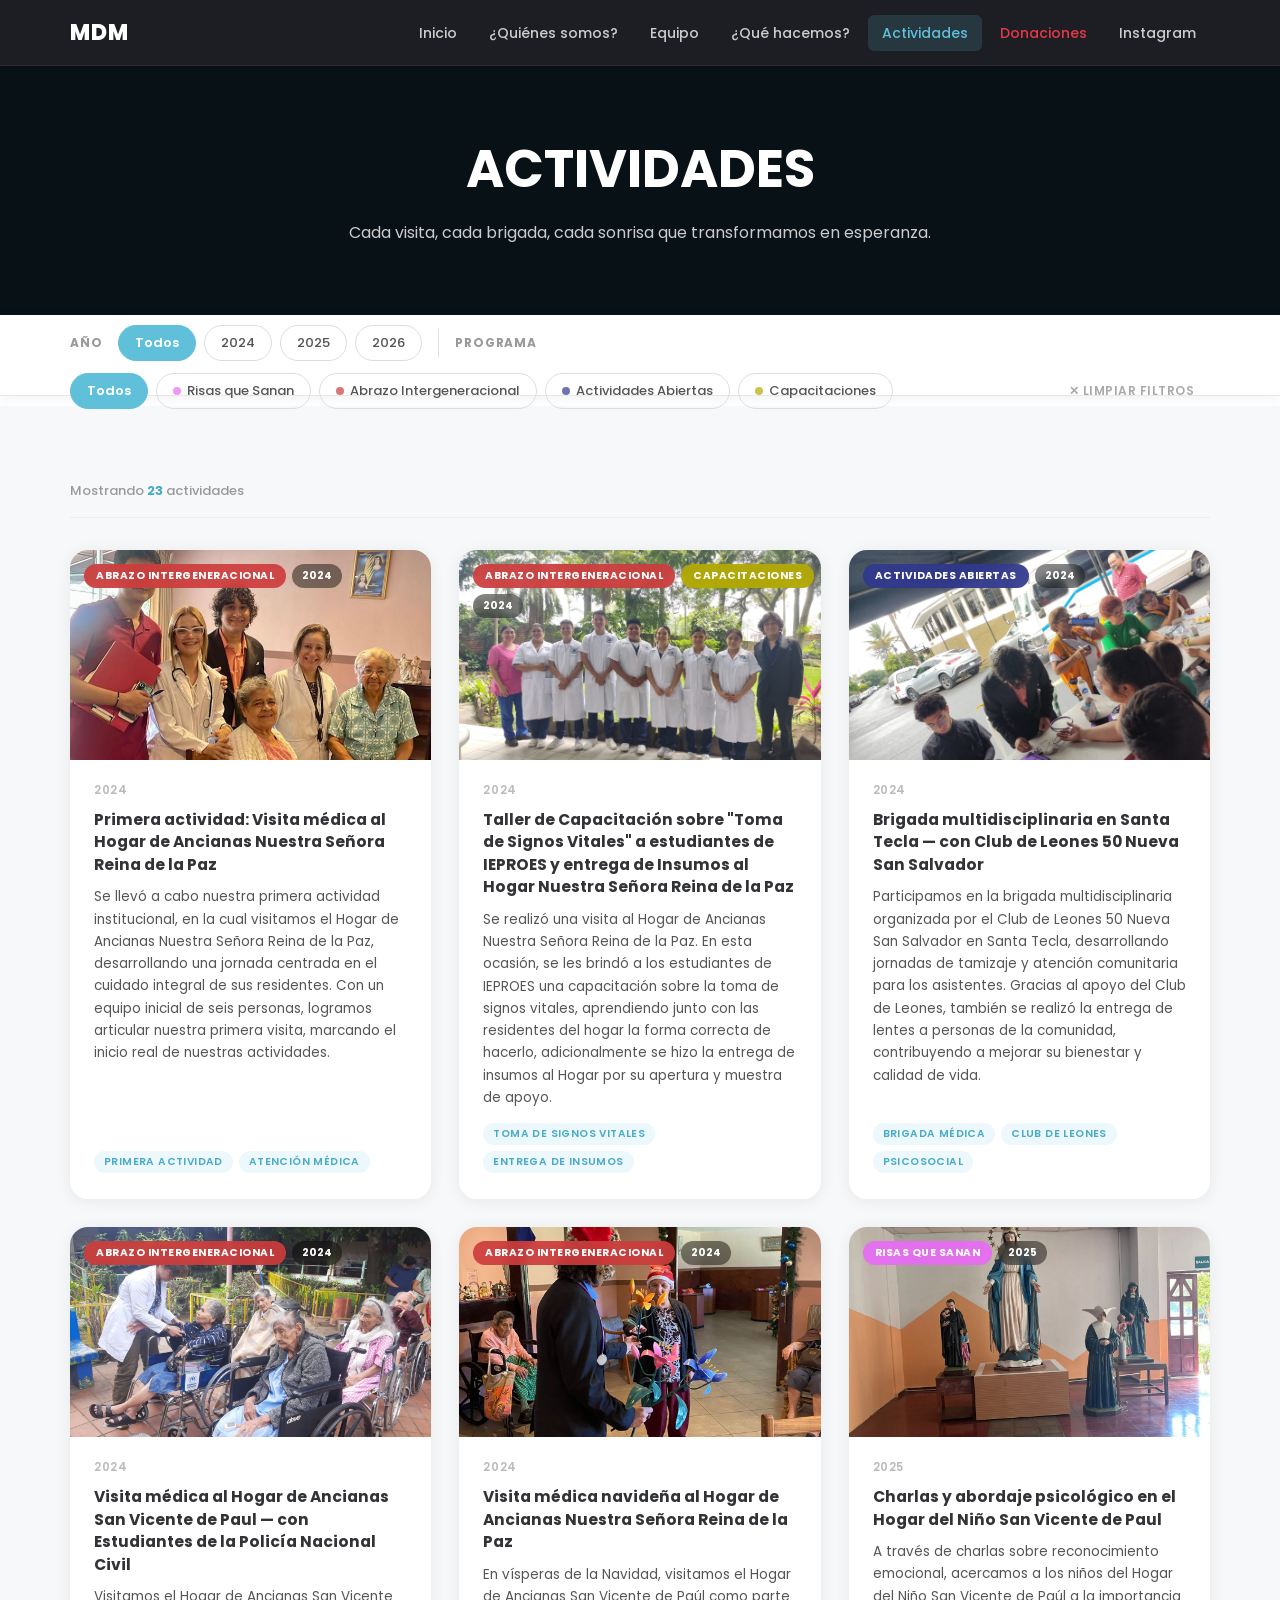
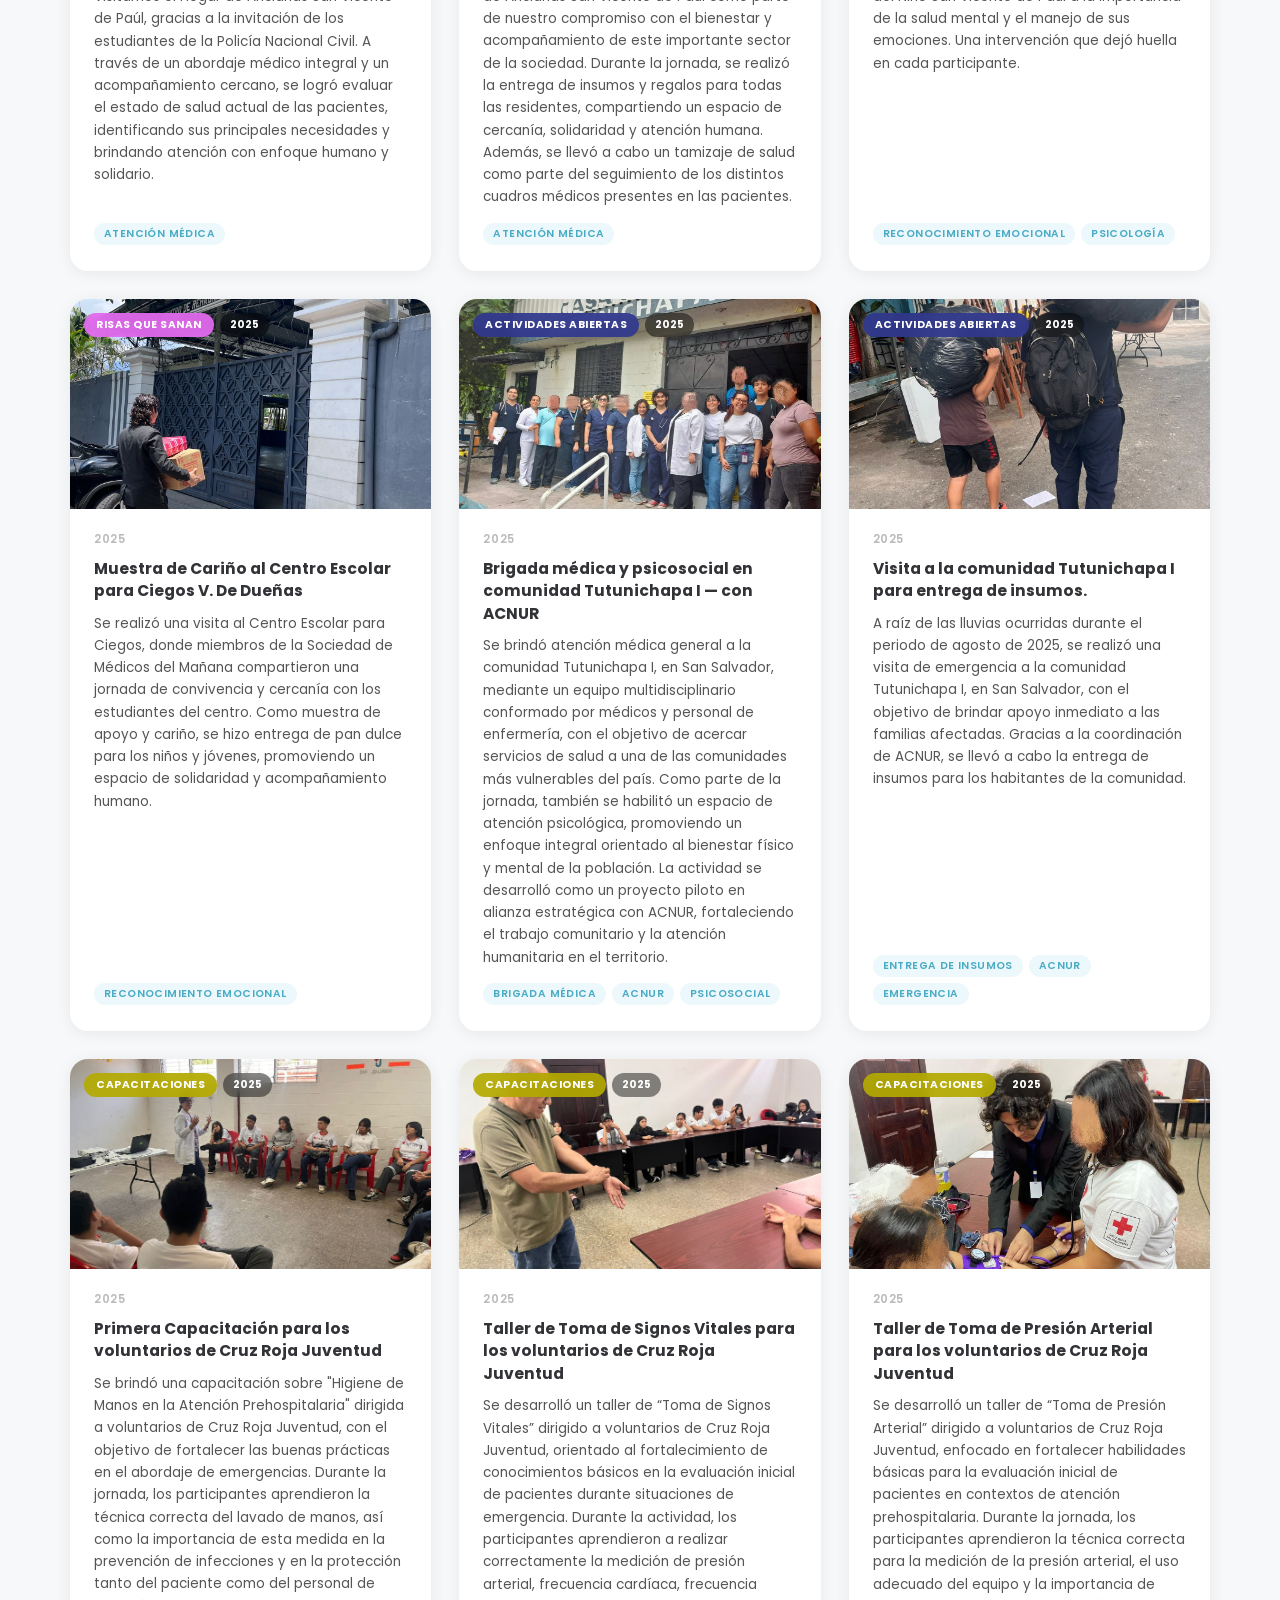
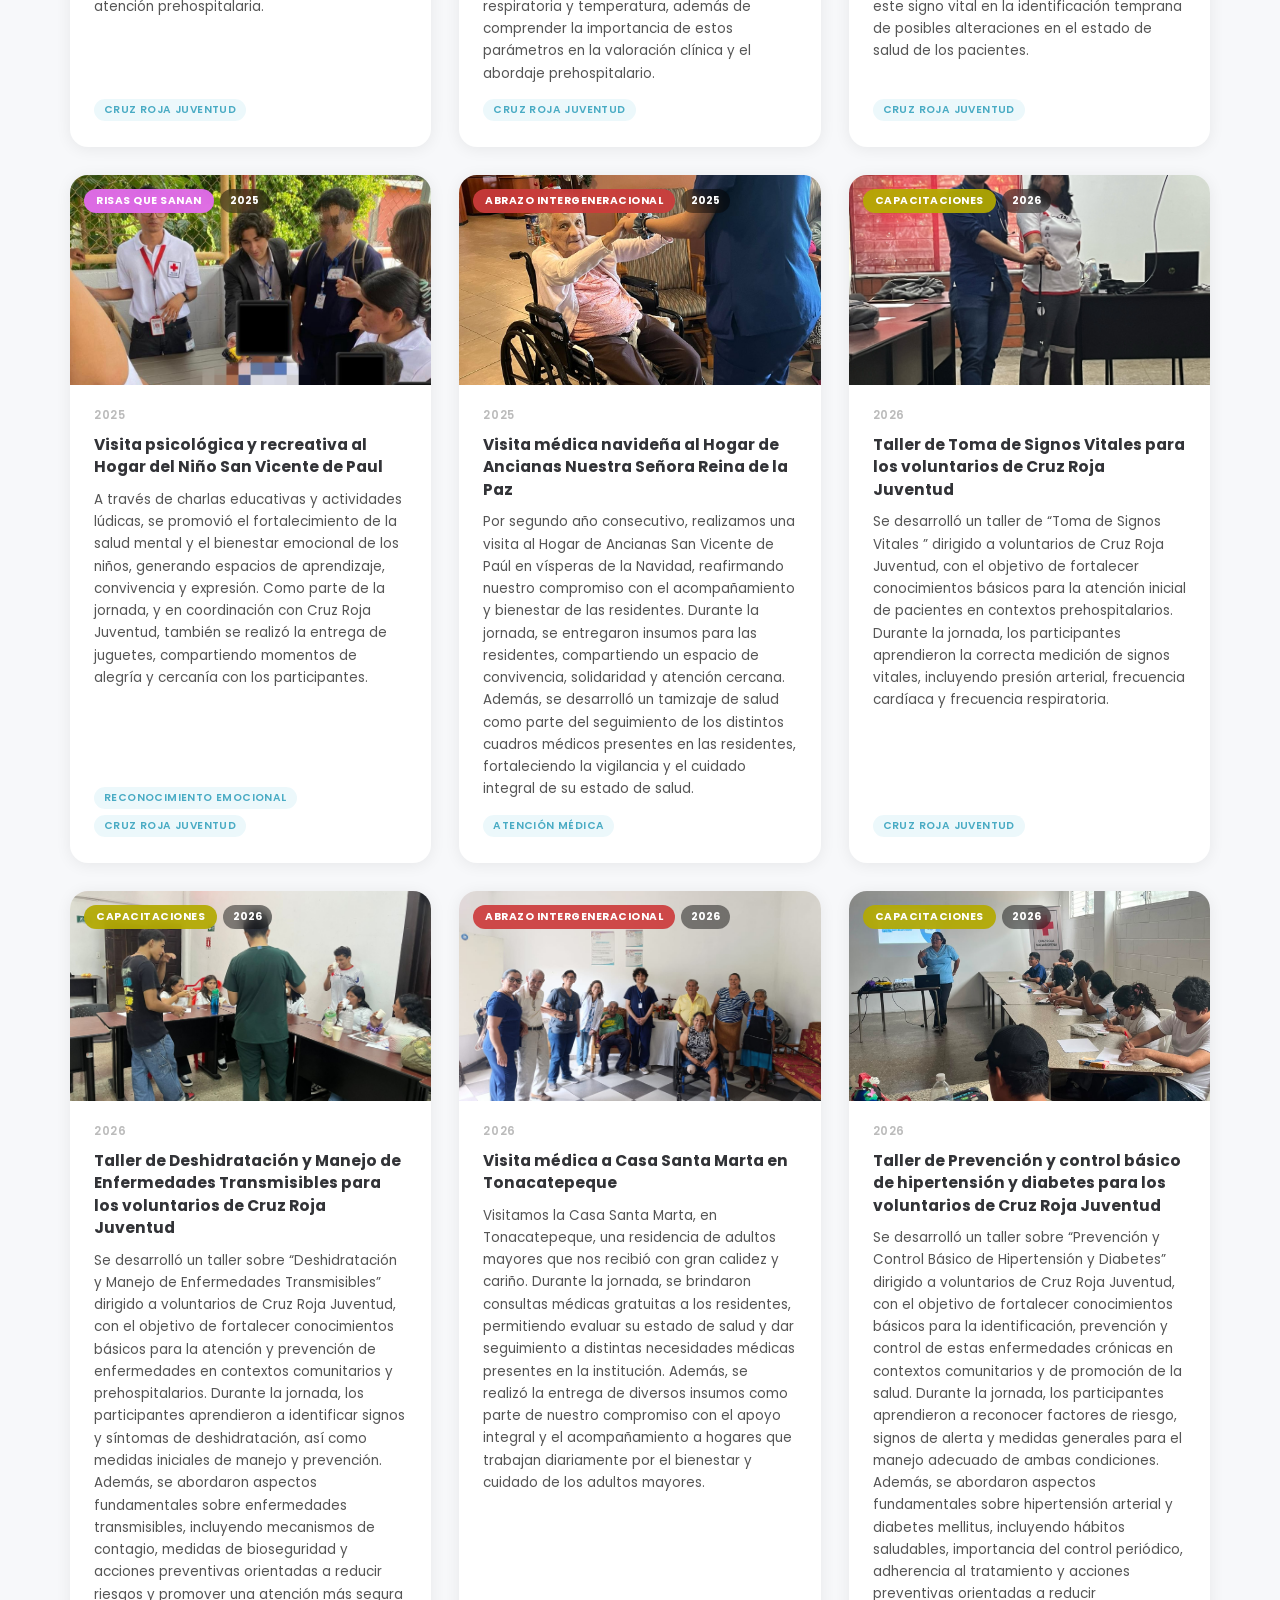
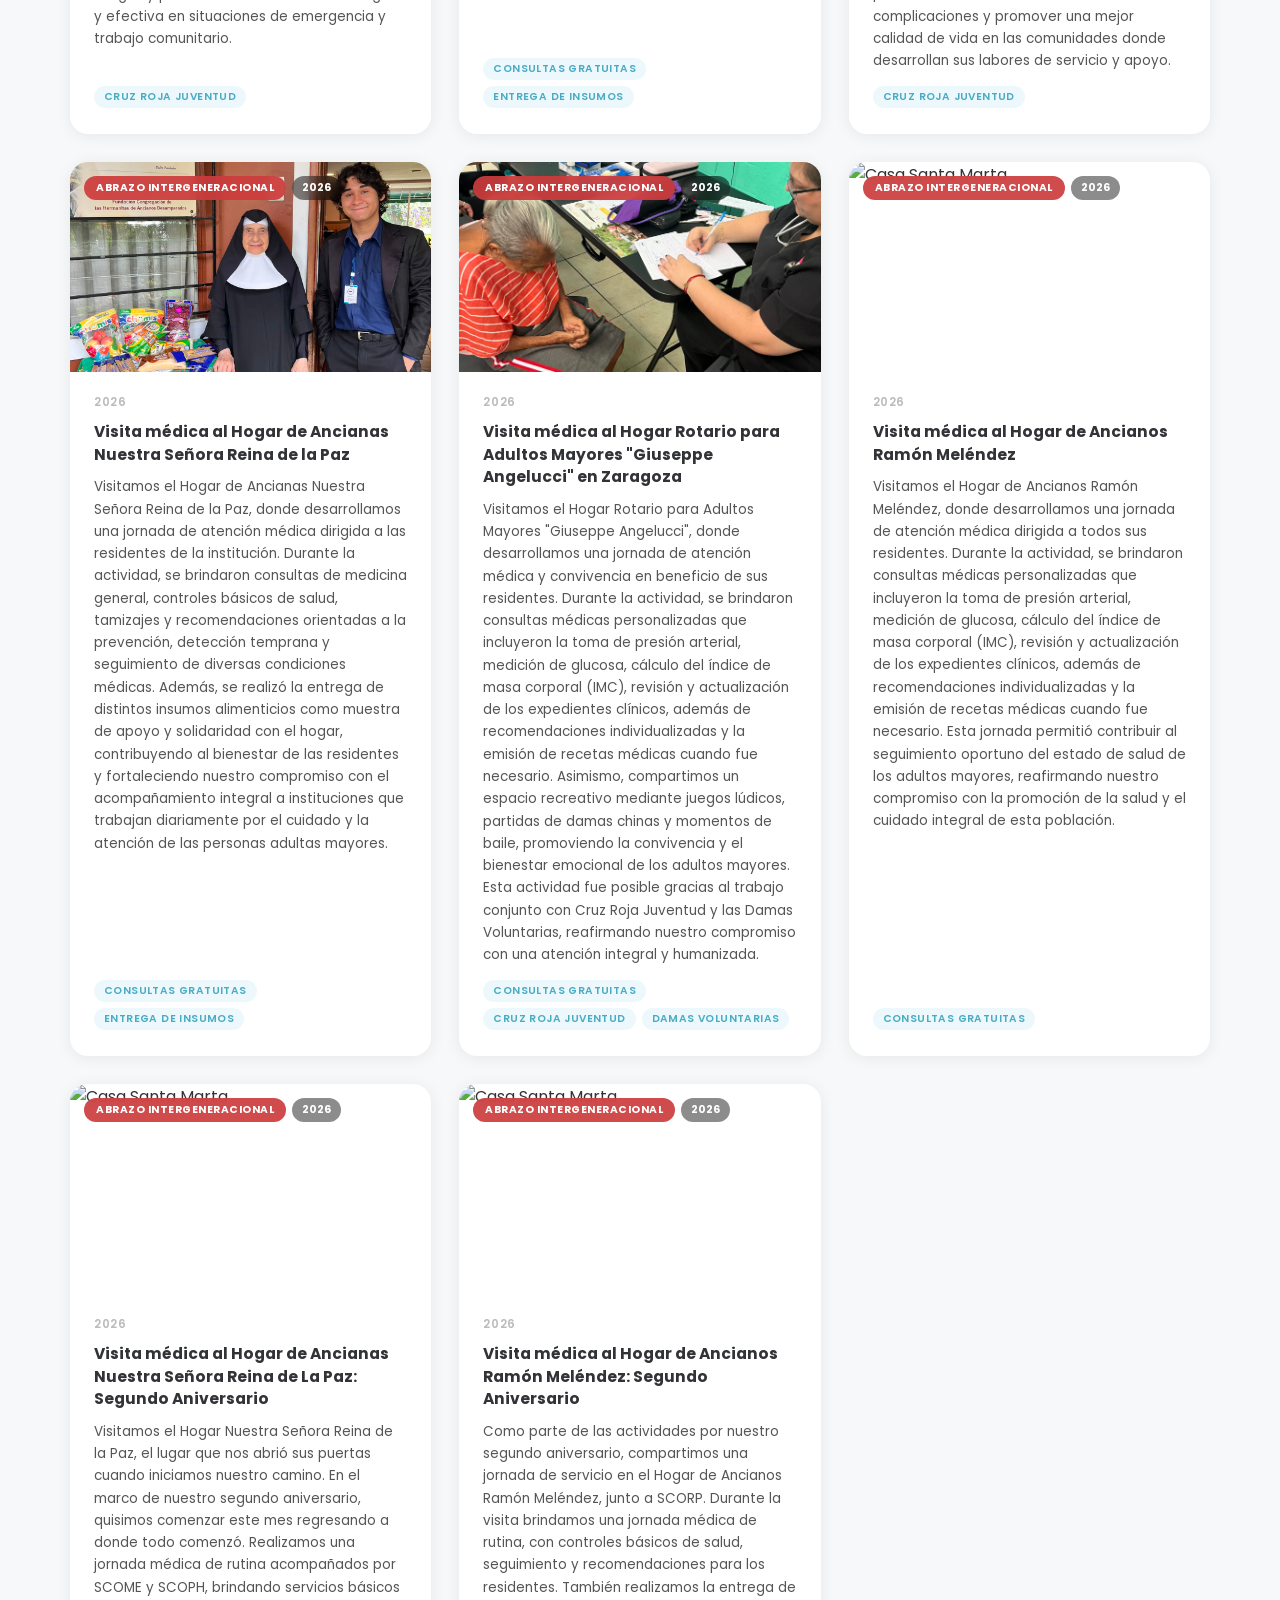
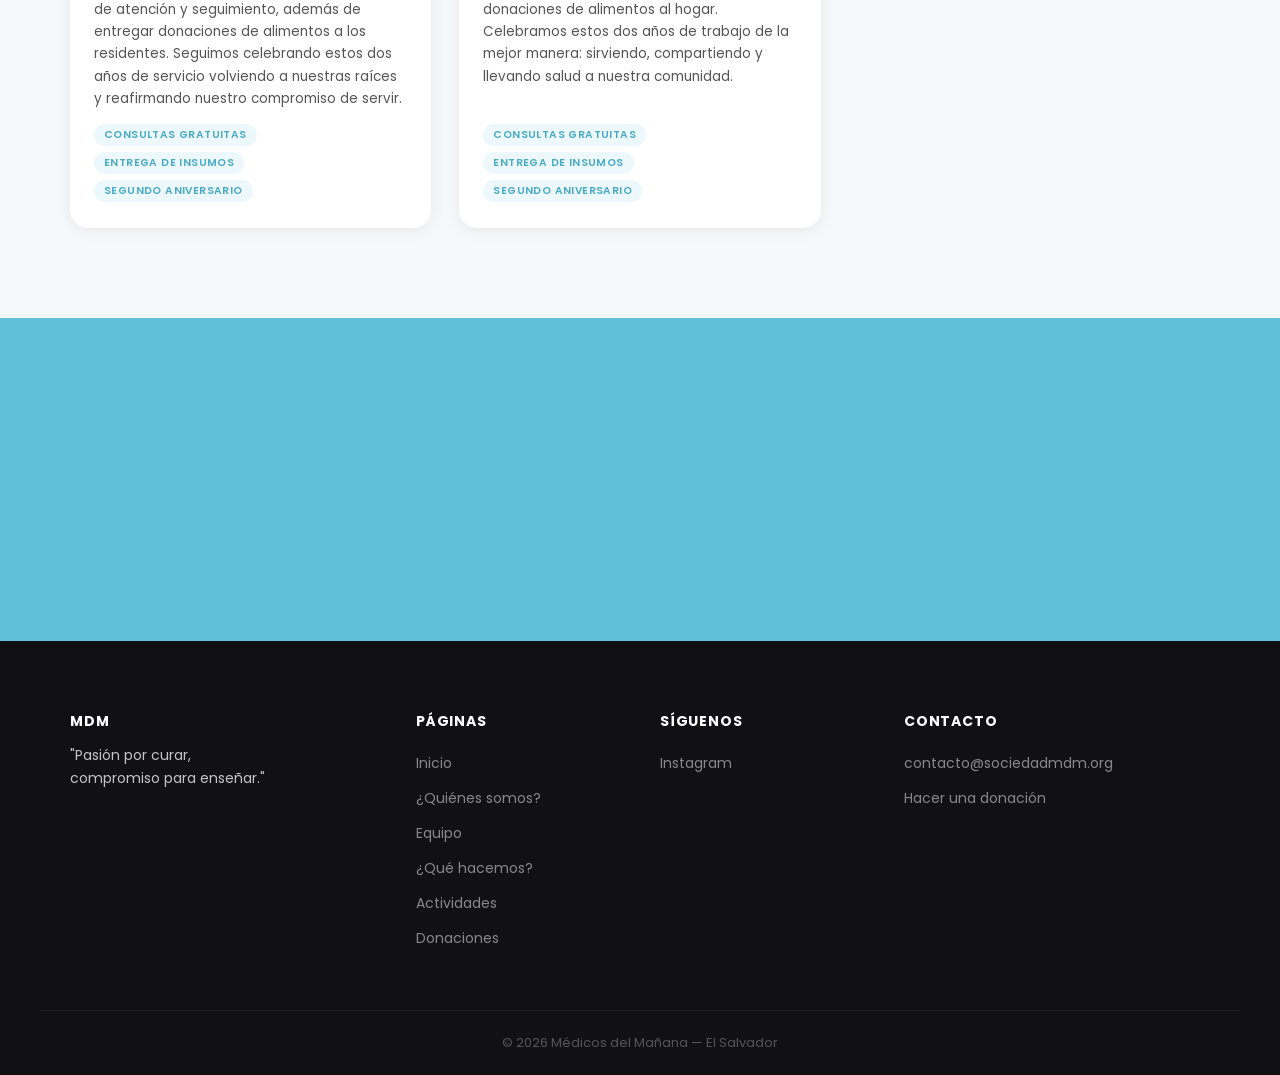
==== commit abb76295: "Add files via upload" ====
--- a/actividades.html
+++ b/actividades.html
@@ -389,8 +389,6 @@
 
       <div class="actividades-grid" id="actividades-grid">
 
-
-
         <div class="act-card" data-año="2024" data-programa="abrazo">
           <div class="act-card-img">
             <img src="imagenes/firsttimesincensu.jpeg" alt="Primera actividad SMDM">
@@ -486,8 +484,6 @@
           </div>
         </div>
 
-
-
         <div class="act-card" data-año="2025" data-programa="risas">
           <div class="act-card-img">
             <img src="imagenes/charlassanvicentedepaul.jpeg" alt="Charlas Hogar del Niño">
@@ -671,7 +667,7 @@
             </div>
           </div>
         </div>
-                <div class="act-card" data-año="2026" data-programa="capacitaciones">
+        <div class="act-card" data-año="2026" data-programa="capacitaciones">
           <div class="act-card-img">
             <img src="imagenes/DeshiCRJ.jpeg" alt="Capacitación Cruz Roja Juventud">
             <div class="act-card-badge">
@@ -689,7 +685,7 @@
               <span class="act-tag">Cruz Roja Juventud</span>
             </div>
           </div>
-        </div>          
+        </div>
         <div class="act-card" data-año="2026" data-programa="abrazo">
           <div class="act-card-img">
             <img src="imagenes/CasaSantaMartaSMDM.jpeg" alt="Casa Santa Marta">
@@ -710,7 +706,7 @@
             </div>
           </div>
         </div>
-                <div class="act-card" data-año="2026" data-programa="capacitaciones">
+        <div class="act-card" data-año="2026" data-programa="capacitaciones">
           <div class="act-card-img">
             <img src="imagenes/HTADMCRJ.jpeg" alt="Capacitación Cruz Roja Juventud">
             <div class="act-card-badge">
@@ -728,7 +724,7 @@
               <span class="act-tag">Cruz Roja Juventud</span>
             </div>
           </div>
-        </div>   
+        </div>
         <div class="act-card" data-año="2026" data-programa="abrazo">
           <div class="act-card-img">
             <img src="imagenes/MadreCXMrP.jpeg" alt="Casa Santa Marta">
@@ -748,38 +744,37 @@
               <span class="act-tag">Entrega de insumos</span>
             </div>
           </div>
-        </div>    
-            <div class="act-card" data-año="2026" data-programa="abrazo">
+        </div>
+        <div class="act-card" data-año="2026" data-programa="abrazo">
           <div class="act-card-img">
             <img src="imagenes/ZARAGOZACRJ.jpg" alt="Casa Santa Marta">
             <div class="act-card-badge">
               <span class="badge-programa prog-abrazo">Abrazo Intergeneracional</span>
               <span class="badge-año">2026</span>
             </div>
-          </div>   
-        <div class="act-card-body">
+          </div>
+          <div class="act-card-body">
             <span class="act-card-fecha">2026</span>
             <h3 class="act-card-titulo">Visita médica al Hogar Rotario para Adultos Mayores "Giuseppe Angelucci" en Zaragoza</h3>
             <p class="act-card-desc">Visitamos el Hogar Rotario para Adultos Mayores "Giuseppe Angelucci", donde desarrollamos una jornada de atención médica y convivencia en beneficio de sus residentes. Durante la actividad, se brindaron consultas médicas personalizadas que incluyeron la toma de presión arterial, medición de glucosa, cálculo del índice de masa corporal (IMC), revisión y actualización de los expedientes clínicos, además de recomendaciones individualizadas y la emisión de recetas médicas cuando fue necesario.
 
-Asimismo, compartimos un espacio recreativo mediante juegos lúdicos, partidas de damas chinas y momentos de baile, promoviendo la convivencia y el bienestar emocional de los adultos mayores. Esta actividad fue posible gracias al trabajo conjunto con Cruz Roja Juventud y las Damas Voluntarias, reafirmando nuestro compromiso con una atención integral y humanizada.
-</p>
+Asimismo, compartimos un espacio recreativo mediante juegos lúdicos, partidas de damas chinas y momentos de baile, promoviendo la convivencia y el bienestar emocional de los adultos mayores. Esta actividad fue posible gracias al trabajo conjunto con Cruz Roja Juventud y las Damas Voluntarias, reafirmando nuestro compromiso con una atención integral y humanizada.</p>
             <div class="act-card-tags">
               <span class="act-tag">Consultas gratuitas</span>
               <span class="act-tag">Cruz Roja Juventud</span>
               <span class="act-tag">Damas Voluntarias</span>
             </div>
           </div>
-        </div>     
-                    <div class="act-card" data-año="2026" data-programa="abrazo">
+        </div>
+        <div class="act-card" data-año="2026" data-programa="abrazo">
           <div class="act-card-img">
             <img src="imagenes/HOGARRAMONMELENDEZ.jpg" alt="Casa Santa Marta">
             <div class="act-card-badge">
               <span class="badge-programa prog-abrazo">Abrazo Intergeneracional</span>
               <span class="badge-año">2026</span>
             </div>
-          </div>   
-        <div class="act-card-body">
+          </div>
+          <div class="act-card-body">
             <span class="act-card-fecha">2026</span>
             <h3 class="act-card-titulo">Visita médica al Hogar de Ancianos Ramón Meléndez</h3>
             <p class="act-card-desc">Visitamos el Hogar de Ancianos Ramón Meléndez, donde desarrollamos una jornada de atención médica dirigida a todos sus residentes. Durante la actividad, se brindaron consultas médicas personalizadas que incluyeron la toma de presión arterial, medición de glucosa, cálculo del índice de masa corporal (IMC), revisión y actualización de los expedientes clínicos, además de recomendaciones individualizadas y la emisión de recetas médicas cuando fue necesario.
@@ -789,7 +784,54 @@
               <span class="act-tag">Consultas gratuitas</span>
             </div>
           </div>
-        </div>      
+        </div>
+        <div class="act-card" data-año="2026" data-programa="abrazo">
+          <div class="act-card-img">
+            <img src="imagenes/ReinaAniversario.jpeg" alt="Casa Santa Marta">
+            <div class="act-card-badge">
+              <span class="badge-programa prog-abrazo">Abrazo Intergeneracional</span>
+              <span class="badge-año">2026</span>
+            </div>
+          </div>
+          <div class="act-card-body">
+            <span class="act-card-fecha">2026</span>
+            <h3 class="act-card-titulo">Visita médica al Hogar de Ancianas Nuestra Señora Reina de La Paz: Segundo Aniversario</h3>
+            <p class="act-card-desc">Visitamos el Hogar Nuestra Señora Reina de la Paz, el lugar que nos abrió sus puertas cuando iniciamos nuestro camino. En el marco de nuestro segundo aniversario, quisimos comenzar este mes regresando a donde todo comenzó.
+
+Realizamos una jornada médica de rutina acompañados por SCOME y SCOPH, brindando servicios básicos de atención y seguimiento, además de entregar donaciones de alimentos a los residentes.
+
+Seguimos celebrando estos dos años de servicio volviendo a nuestras raíces y reafirmando nuestro compromiso de servir.</p>
+            <div class="act-card-tags">
+              <span class="act-tag">Consultas gratuitas</span>
+              <span class="act-tag">Entrega de insumos</span>
+              <span class="act-tag">Segundo Aniversario</span>
+            </div>
+          </div>
+        </div>
+        <div class="act-card" data-año="2026" data-programa="abrazo">
+          <div class="act-card-img">
+            <img src="imagenes/MelendezAniversario.PNG" alt="Casa Santa Marta">
+            <div class="act-card-badge">
+              <span class="badge-programa prog-abrazo">Abrazo Intergeneracional</span>
+              <span class="badge-año">2026</span>
+            </div>
+          </div>
+          <div class="act-card-body">
+            <span class="act-card-fecha">2026</span>
+            <h3 class="act-card-titulo">Visita médica al Hogar de Ancianos Ramón Meléndez: Segundo Aniversario</h3>
+            <p class="act-card-desc">Como parte de las actividades por nuestro segundo aniversario, compartimos una jornada de servicio en el Hogar de Ancianos Ramón Meléndez, junto a SCORP.
+
+Durante la visita brindamos una jornada médica de rutina, con controles básicos de salud, seguimiento y recomendaciones para los residentes. También realizamos la entrega de donaciones de alimentos al hogar.
+
+Celebramos estos dos años de trabajo de la mejor manera: sirviendo, compartiendo y llevando salud a nuestra comunidad.</p>
+            <div class="act-card-tags">
+              <span class="act-tag">Consultas gratuitas</span>
+              <span class="act-tag">Entrega de insumos</span>
+              <span class="act-tag">Segundo Aniversario</span>
+            </div>
+          </div>
+        </div>
+
         <div class="sin-resultados" id="sin-resultados">
           <span class="emoji">🔍</span>
           <h3>No hay actividades con esos filtros</h3>
@@ -849,7 +891,6 @@
   <script>
     AOS.init({ duration: 900, once: true });
 
-   
     const toggle = document.getElementById('menu-toggle');
     const navbar = document.getElementById('navbar');
     toggle.addEventListener('click', () => {
@@ -857,7 +898,6 @@
       toggle.setAttribute('aria-expanded', isOpen);
     });
 
-   
     const filtrosWrapper = document.querySelector('.filtros-wrapper');
     let lastScroll = 0;
     const UMBRAL = 80;
@@ -872,7 +912,6 @@
       lastScroll = current;
     }, { passive: true });
 
-   
     let filtroAño      = 'todos';
     let filtroPrograma = 'todos';
 
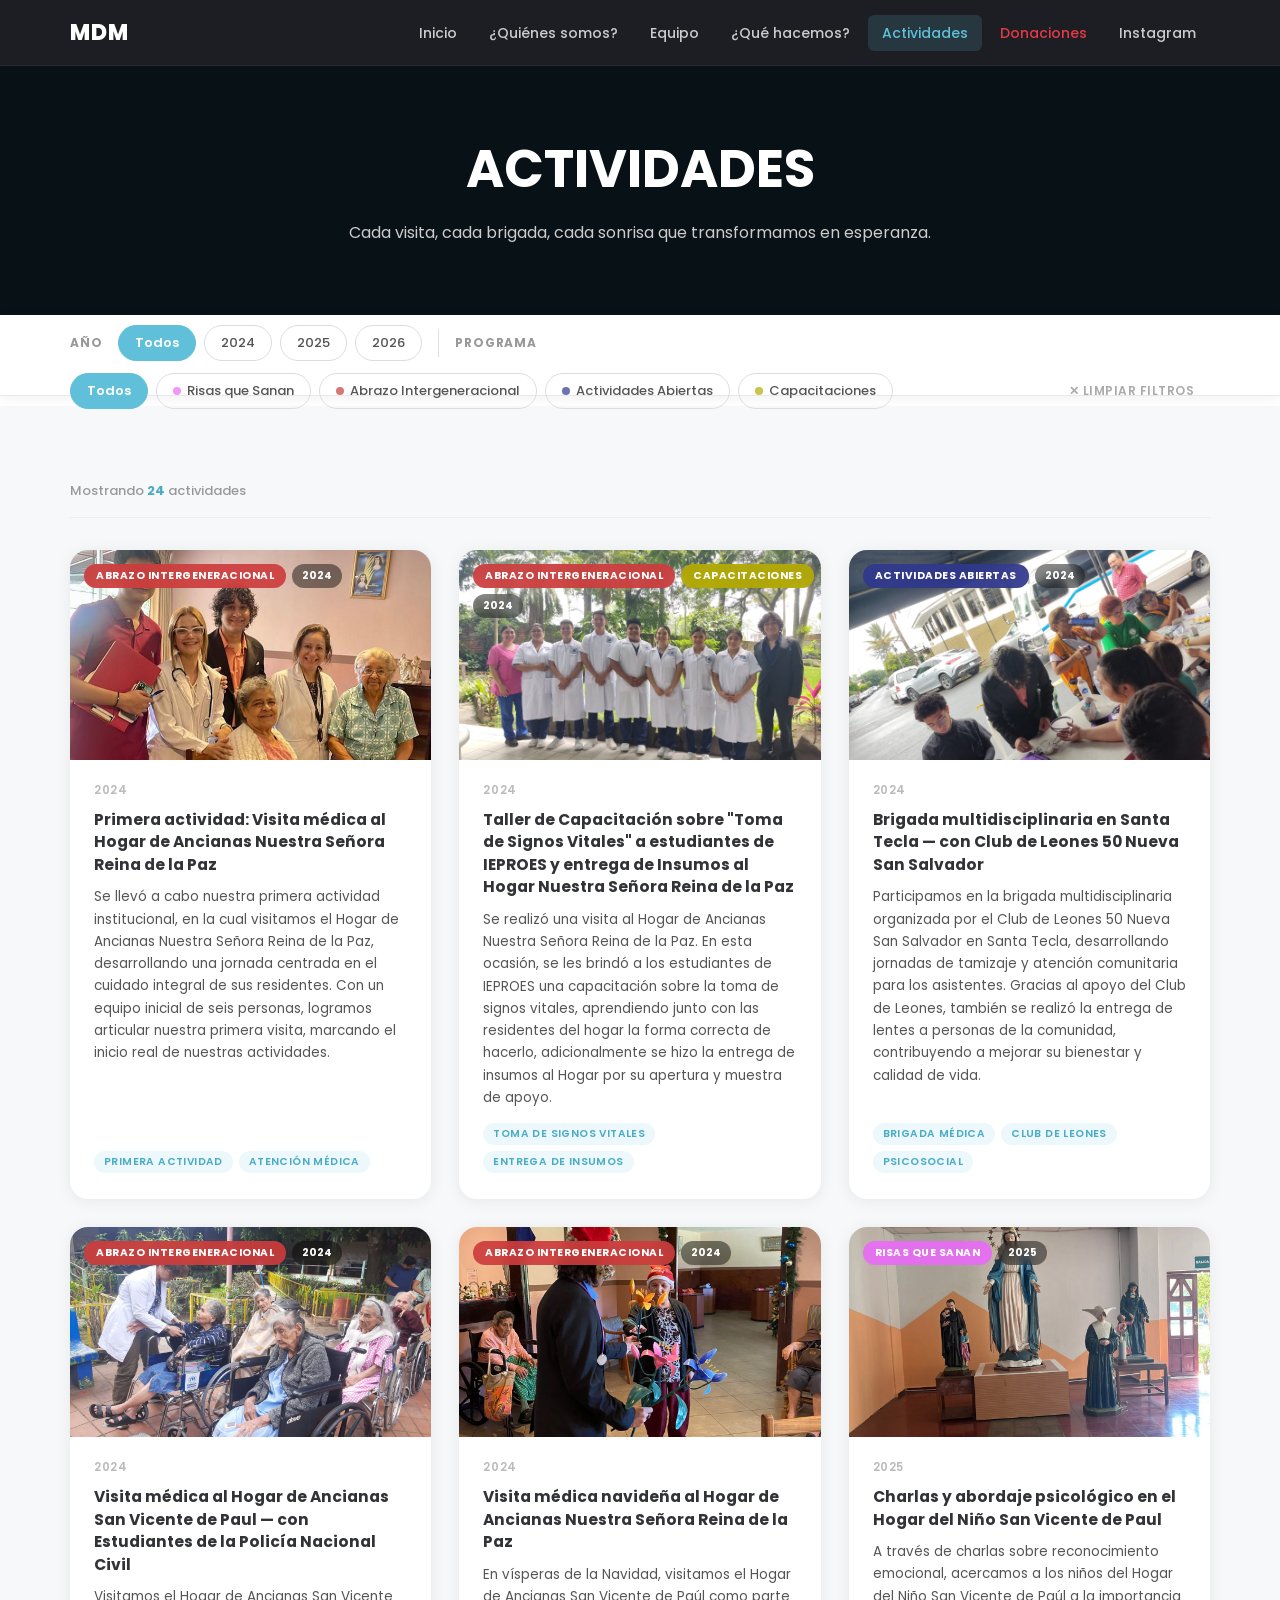
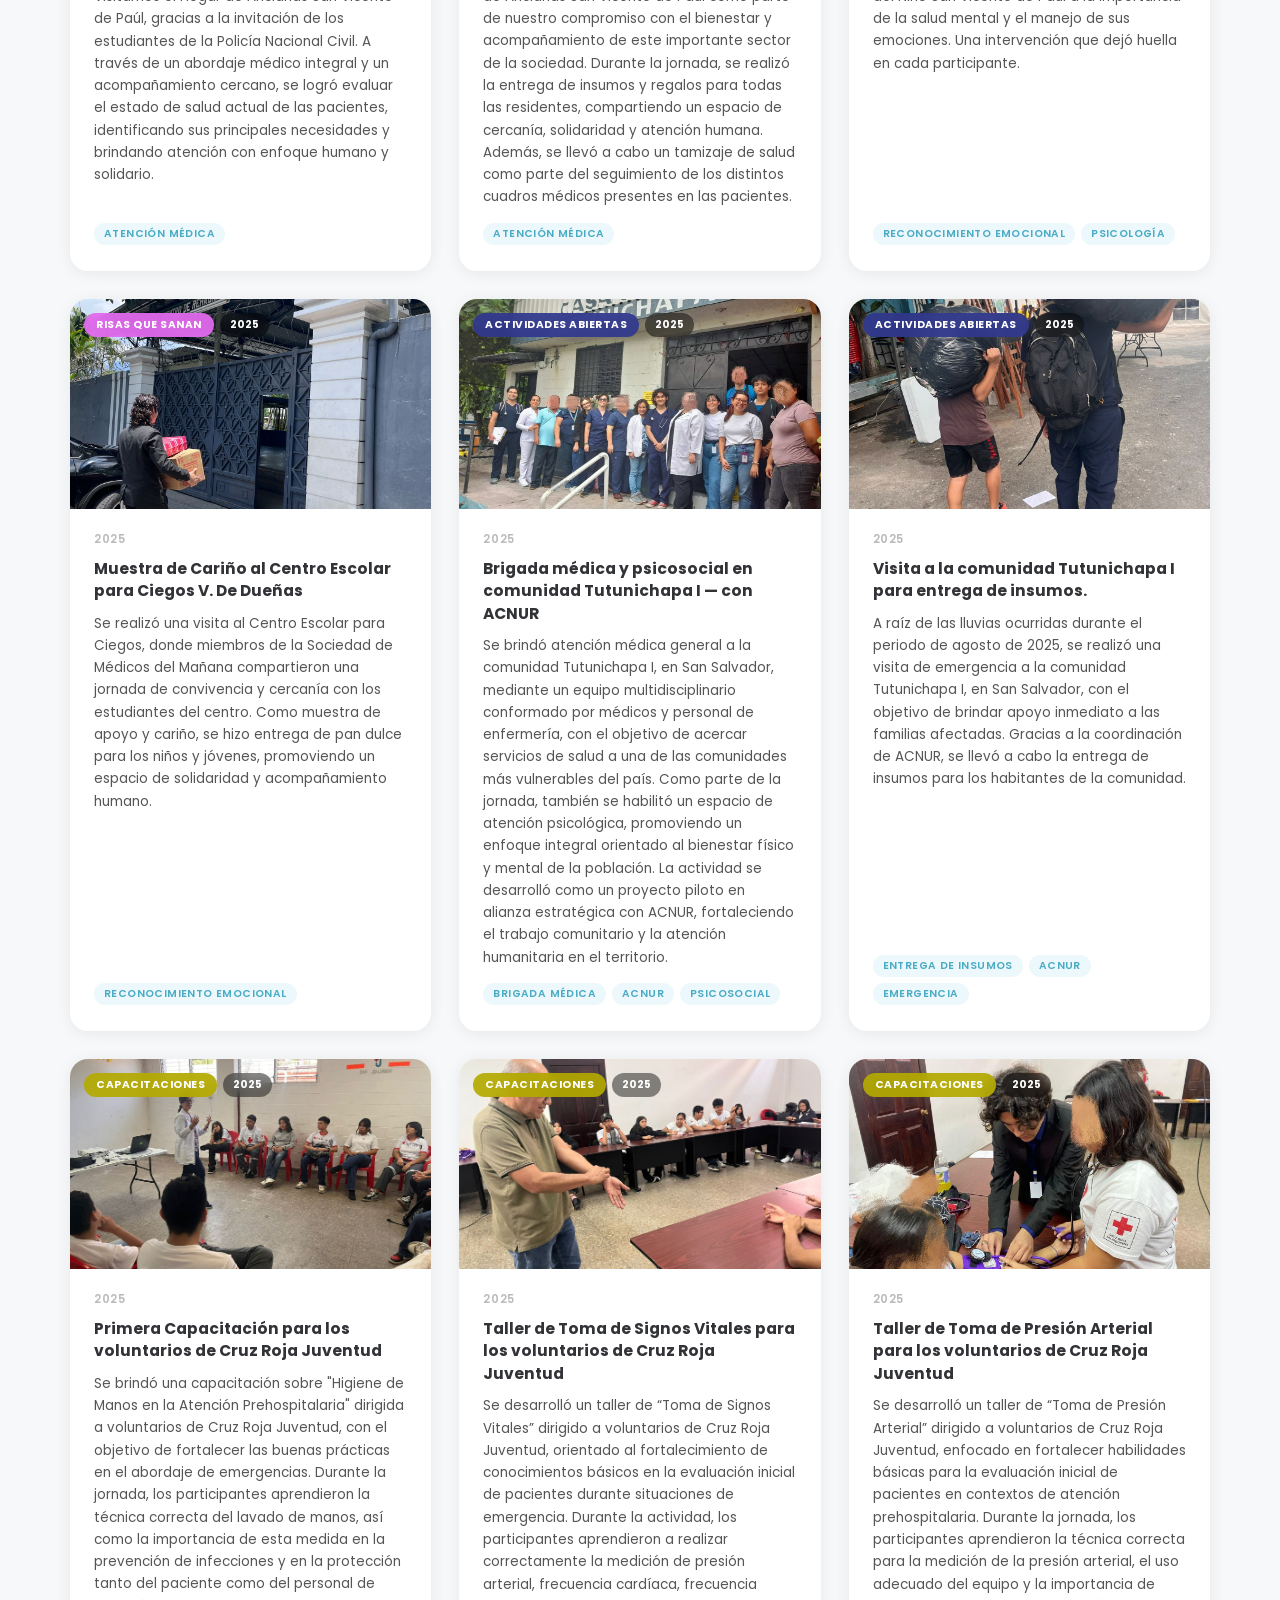
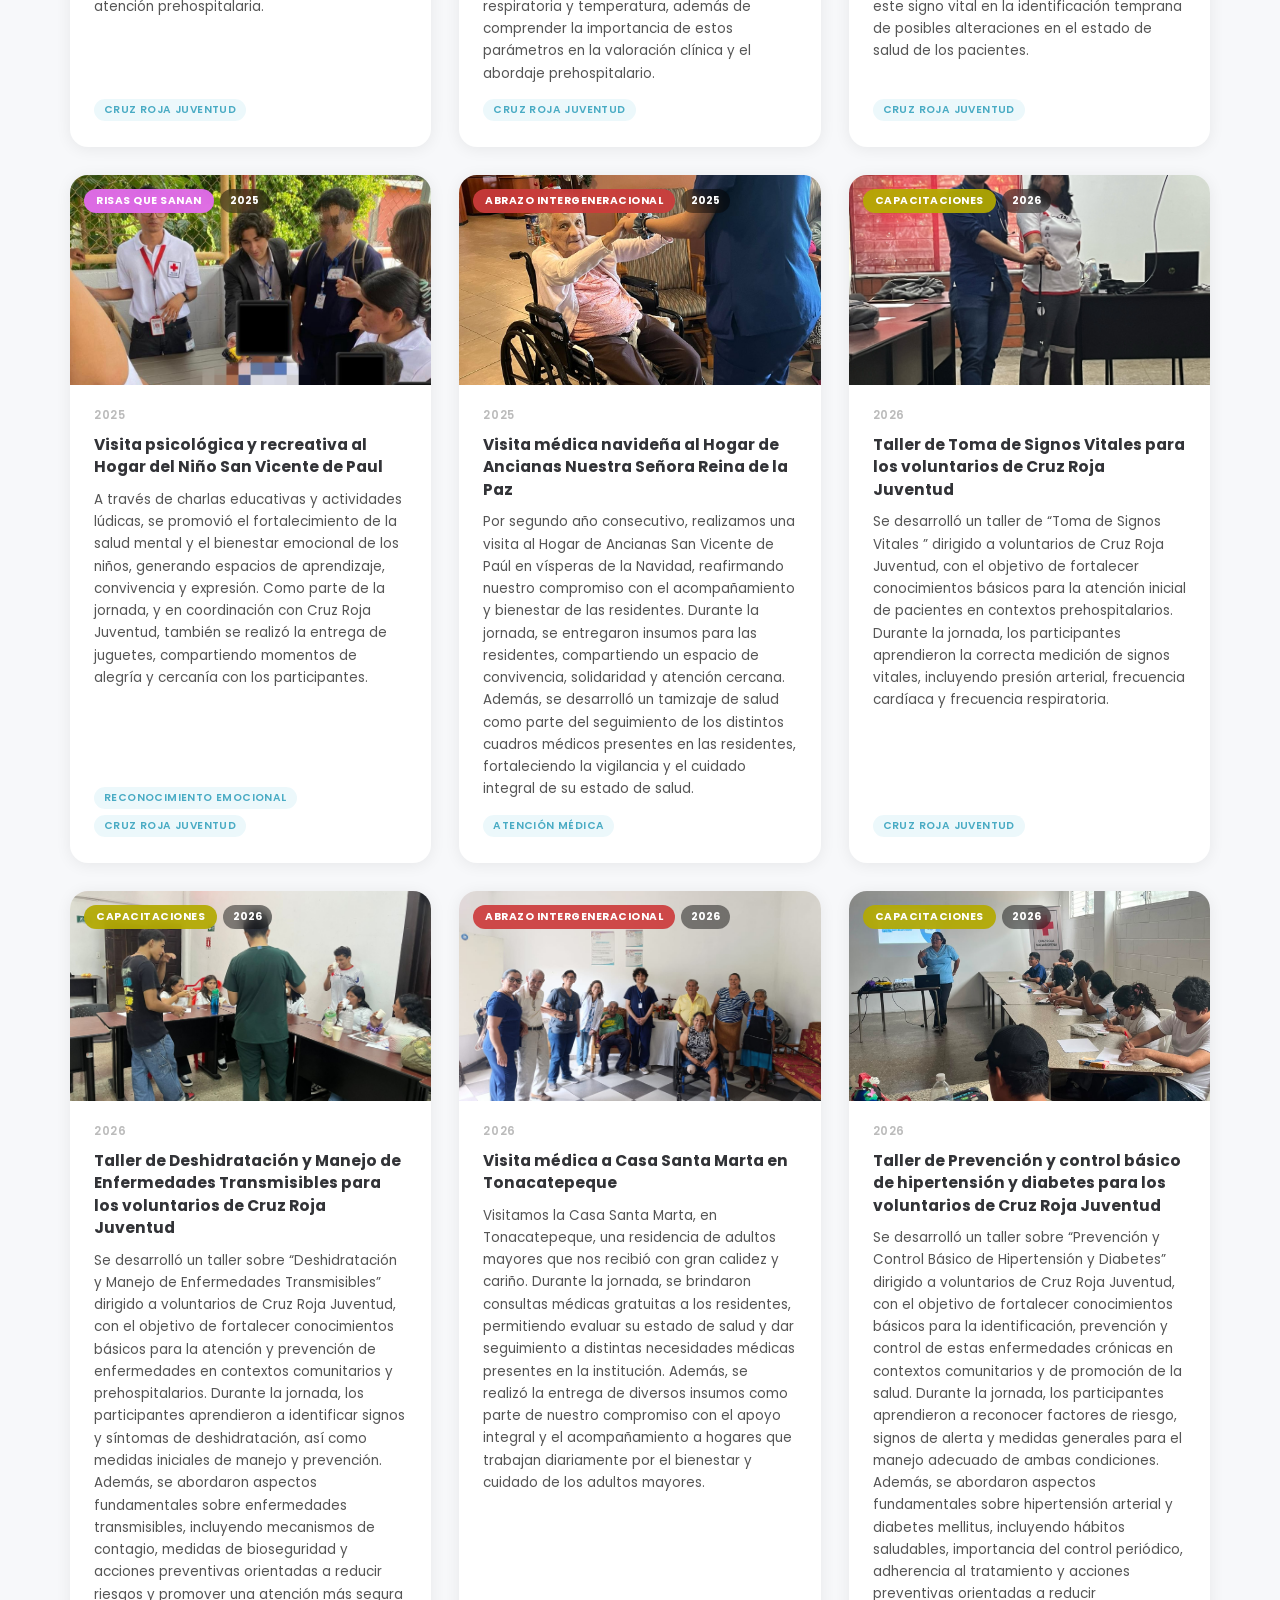
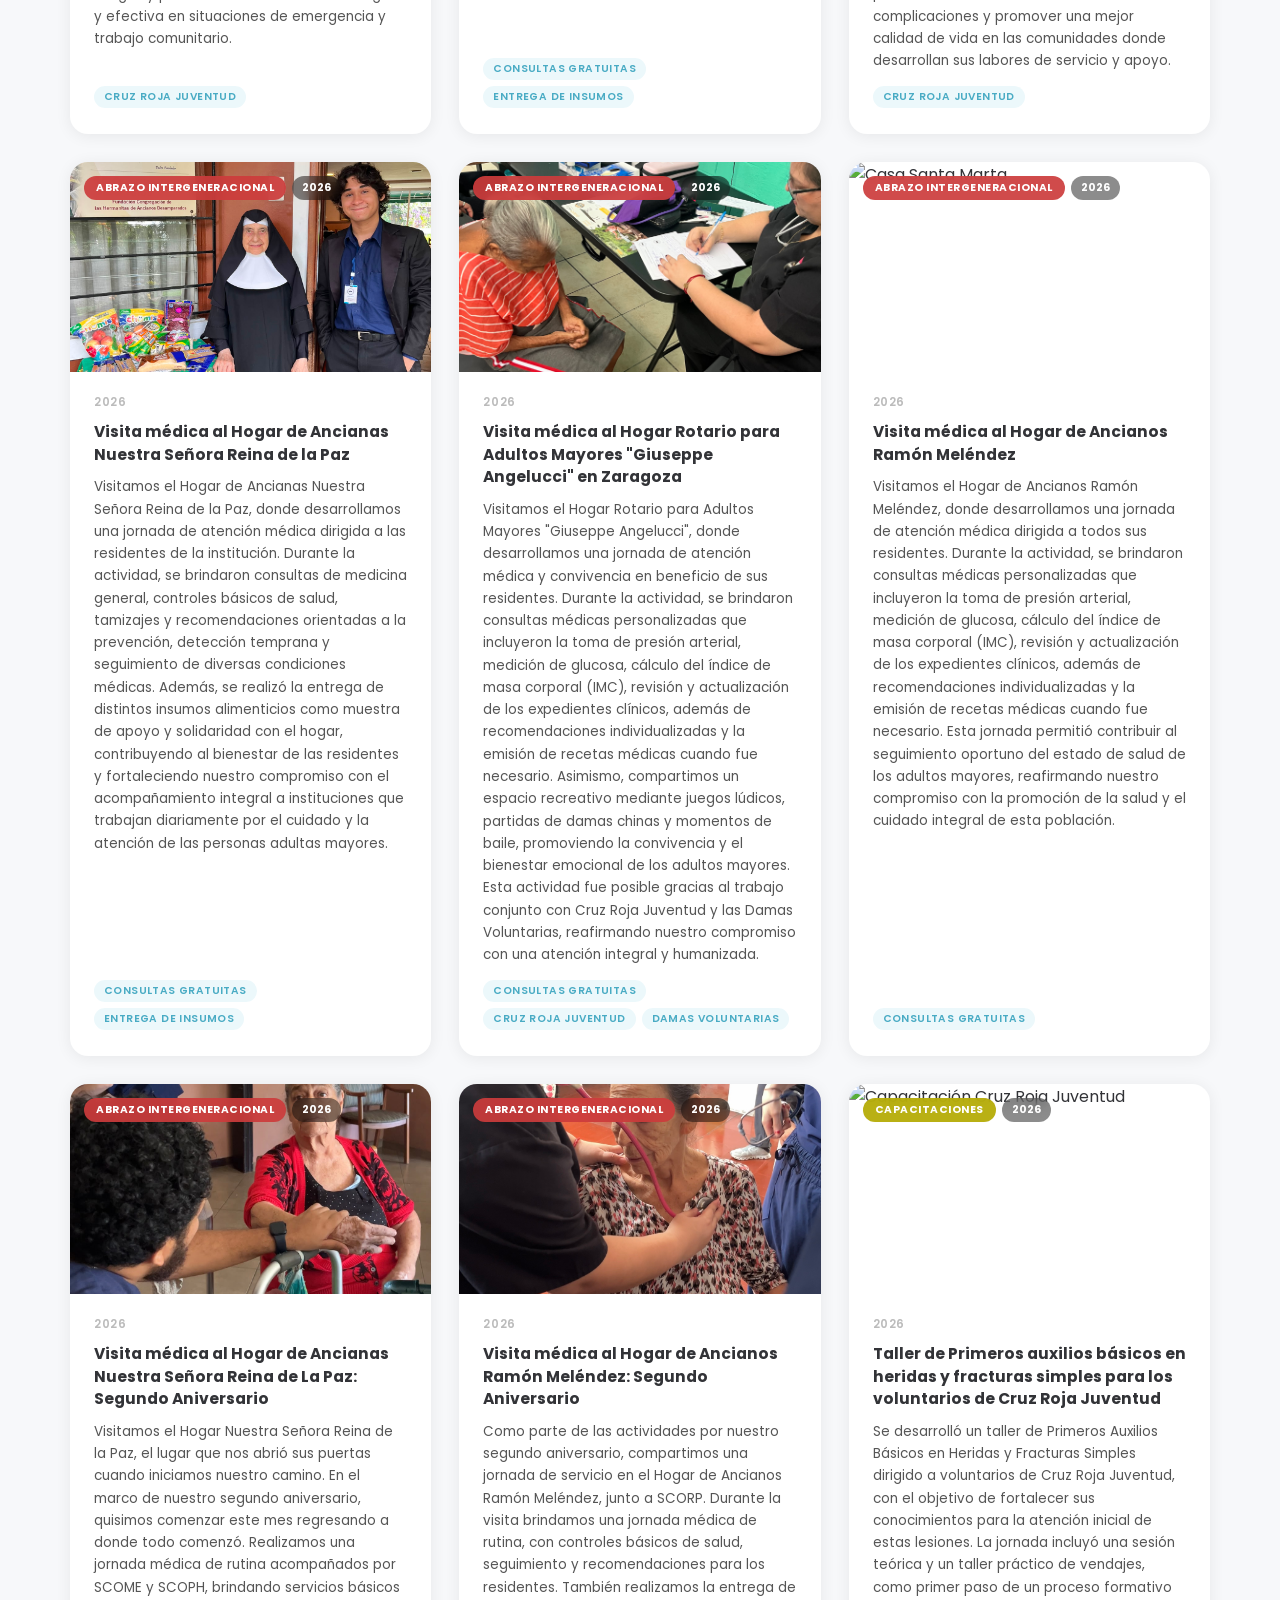
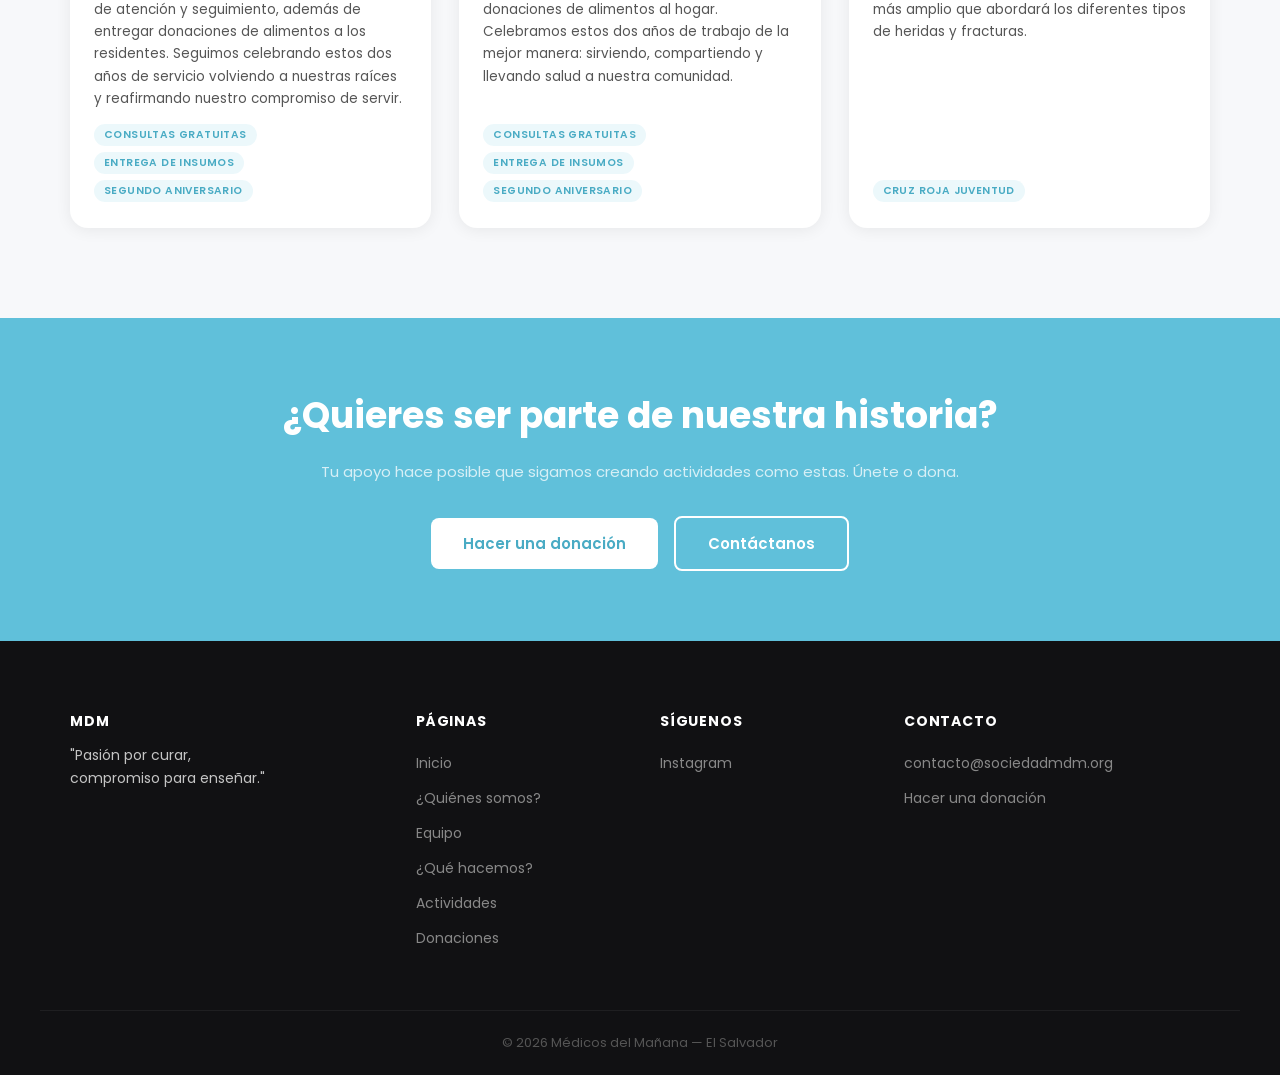
==== commit 1a97159c: "Add files via upload" ====
--- a/actividades.html
+++ b/actividades.html
@@ -831,7 +831,25 @@
             </div>
           </div>
         </div>
-
+        <div class="act-card" data-año="2026" data-programa="capacitaciones">
+          <div class="act-card-img">
+            <img src="imagenes/PrimAuxCRJMDM.jpeg" alt="Capacitación Cruz Roja Juventud">
+            <div class="act-card-badge">
+              <span class="badge-programa prog-capacitaciones">Capacitaciones</span>
+              <span class="badge-año">2026</span>
+            </div>
+          </div>
+          <div class="act-card-body">
+            <span class="act-card-fecha">2026</span>
+            <h3 class="act-card-titulo">Taller de Primeros auxilios básicos en heridas y fracturas simples para los voluntarios de Cruz Roja Juventud</h3>
+            <p class="act-card-desc">Se desarrolló un taller de Primeros Auxilios Básicos en Heridas y Fracturas Simples dirigido a voluntarios de Cruz Roja Juventud, con el objetivo de fortalecer sus conocimientos para la atención inicial de estas lesiones.
+
+La jornada incluyó una sesión teórica y un taller práctico de vendajes, como primer paso de un proceso formativo más amplio que abordará los diferentes tipos de heridas y fracturas.</p>
+            <div class="act-card-tags">
+              <span class="act-tag">Cruz Roja Juventud</span>
+            </div>
+          </div>
+        </div>
         <div class="sin-resultados" id="sin-resultados">
           <span class="emoji">🔍</span>
           <h3>No hay actividades con esos filtros</h3>
@@ -891,26 +909,40 @@
   <script>
     AOS.init({ duration: 900, once: true });
 
-    const toggle = document.getElementById('menu-toggle');
-    const navbar = document.getElementById('navbar');
-    toggle.addEventListener('click', () => {
-      const isOpen = navbar.classList.toggle('open');
-      toggle.setAttribute('aria-expanded', isOpen);
-    });
-
-    const filtrosWrapper = document.querySelector('.filtros-wrapper');
-    let lastScroll = 0;
-    const UMBRAL = 80;
-
-    window.addEventListener('scroll', () => {
-      const current = window.scrollY;
-      if (current > UMBRAL && current > lastScroll) {
-        filtrosWrapper.classList.add('oculto');
+const filtrosWrapper = document.querySelector('.filtros-wrapper');
+const UMBRAL = 80;
+
+window.addEventListener('scroll', () => {
+  if (window.scrollY > UMBRAL) {
+    filtrosWrapper.classList.add('oculto');
+  } else {
+    filtrosWrapper.classList.remove('oculto');
+  }
+}, { passive: true });
+window.addEventListener('scroll', () => {
+  if (ticking) return;
+  ticking = true;
+
+  window.requestAnimationFrame(() => {
+    const current = window.scrollY;
+    const diff = current - lastScroll;
+
+    if (current <= UMBRAL) {
+      // Cerca del tope: siempre visible
+      filtrosWrapper.classList.remove('oculto');
+      lastScroll = current;
+    } else if (Math.abs(diff) > DELTA_MIN) {
+      if (diff > 0) {
+        filtrosWrapper.classList.add('oculto');   // bajando de verdad
       } else {
-        filtrosWrapper.classList.remove('oculto');
+        filtrosWrapper.classList.remove('oculto'); // subiendo de verdad
       }
       lastScroll = current;
-    }, { passive: true });
+    }
+
+    ticking = false;
+  });
+}, { passive: true });
 
     let filtroAño      = 'todos';
     let filtroPrograma = 'todos';
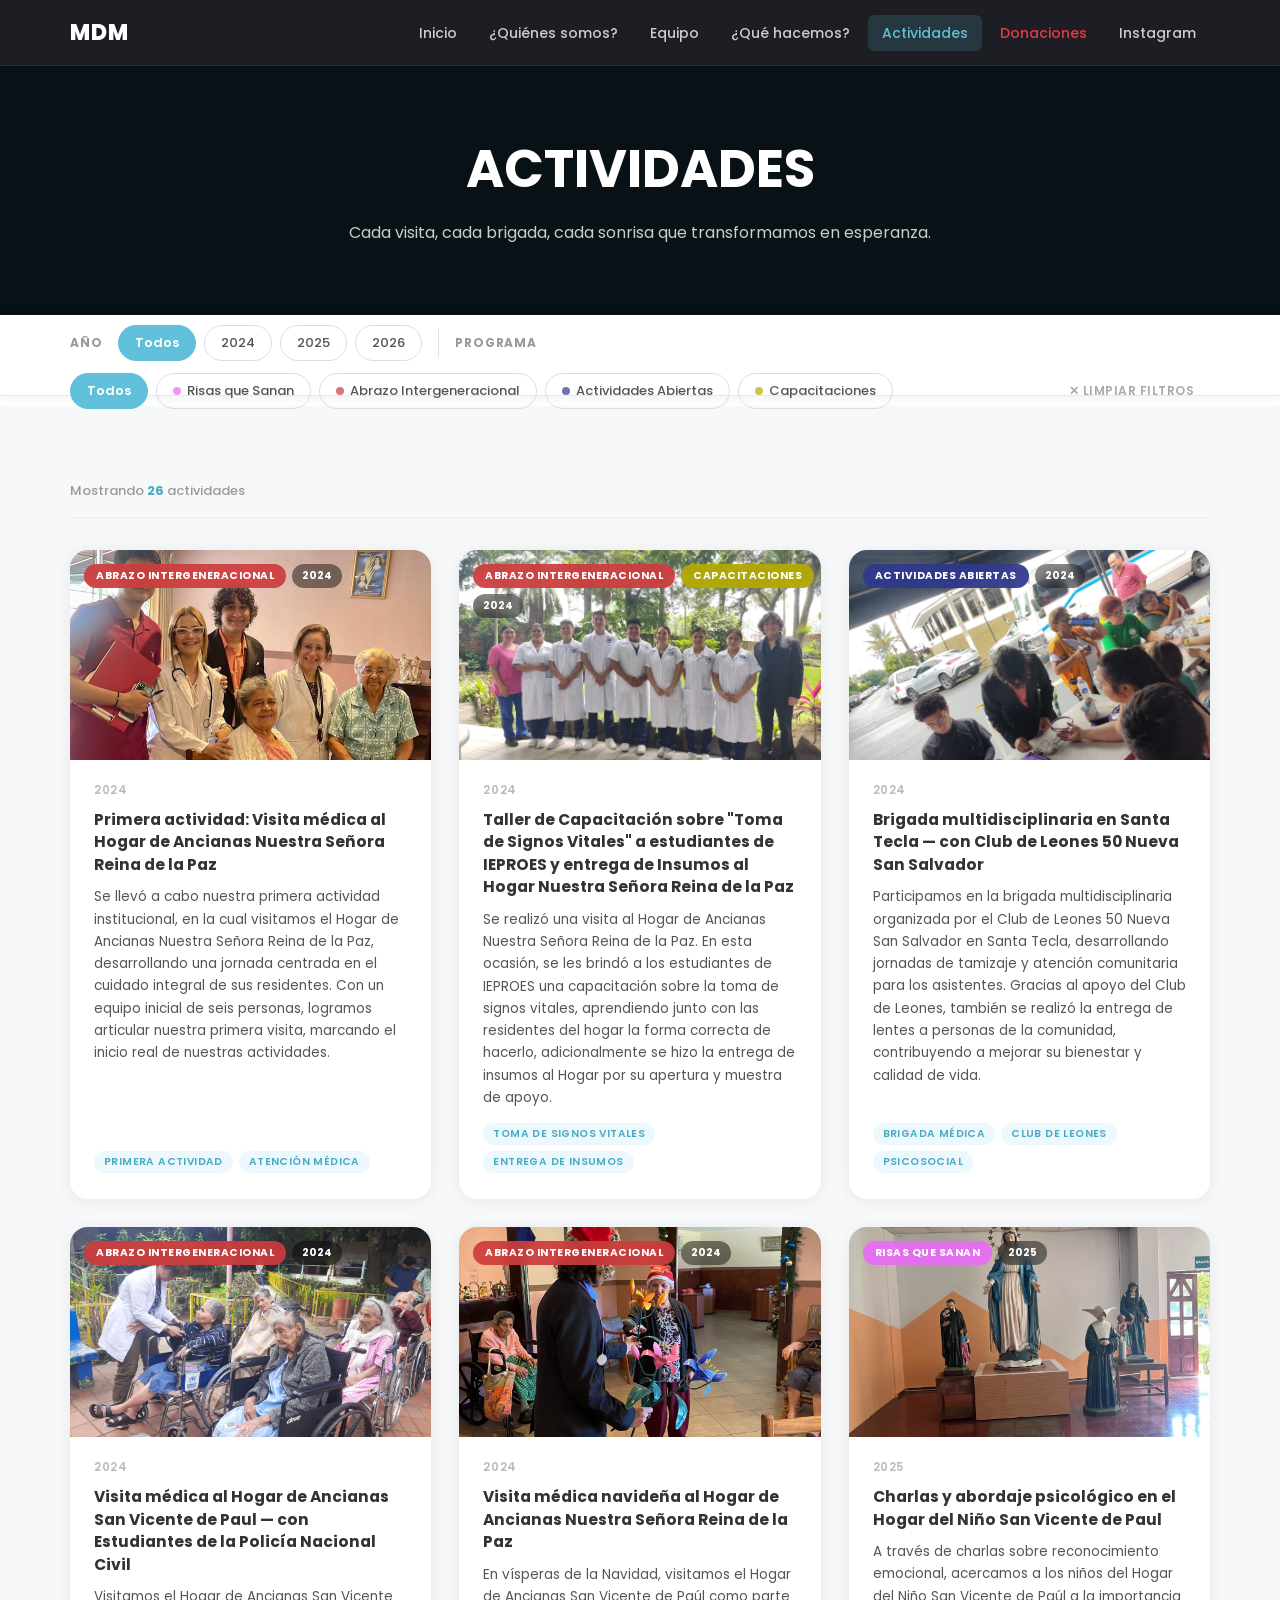
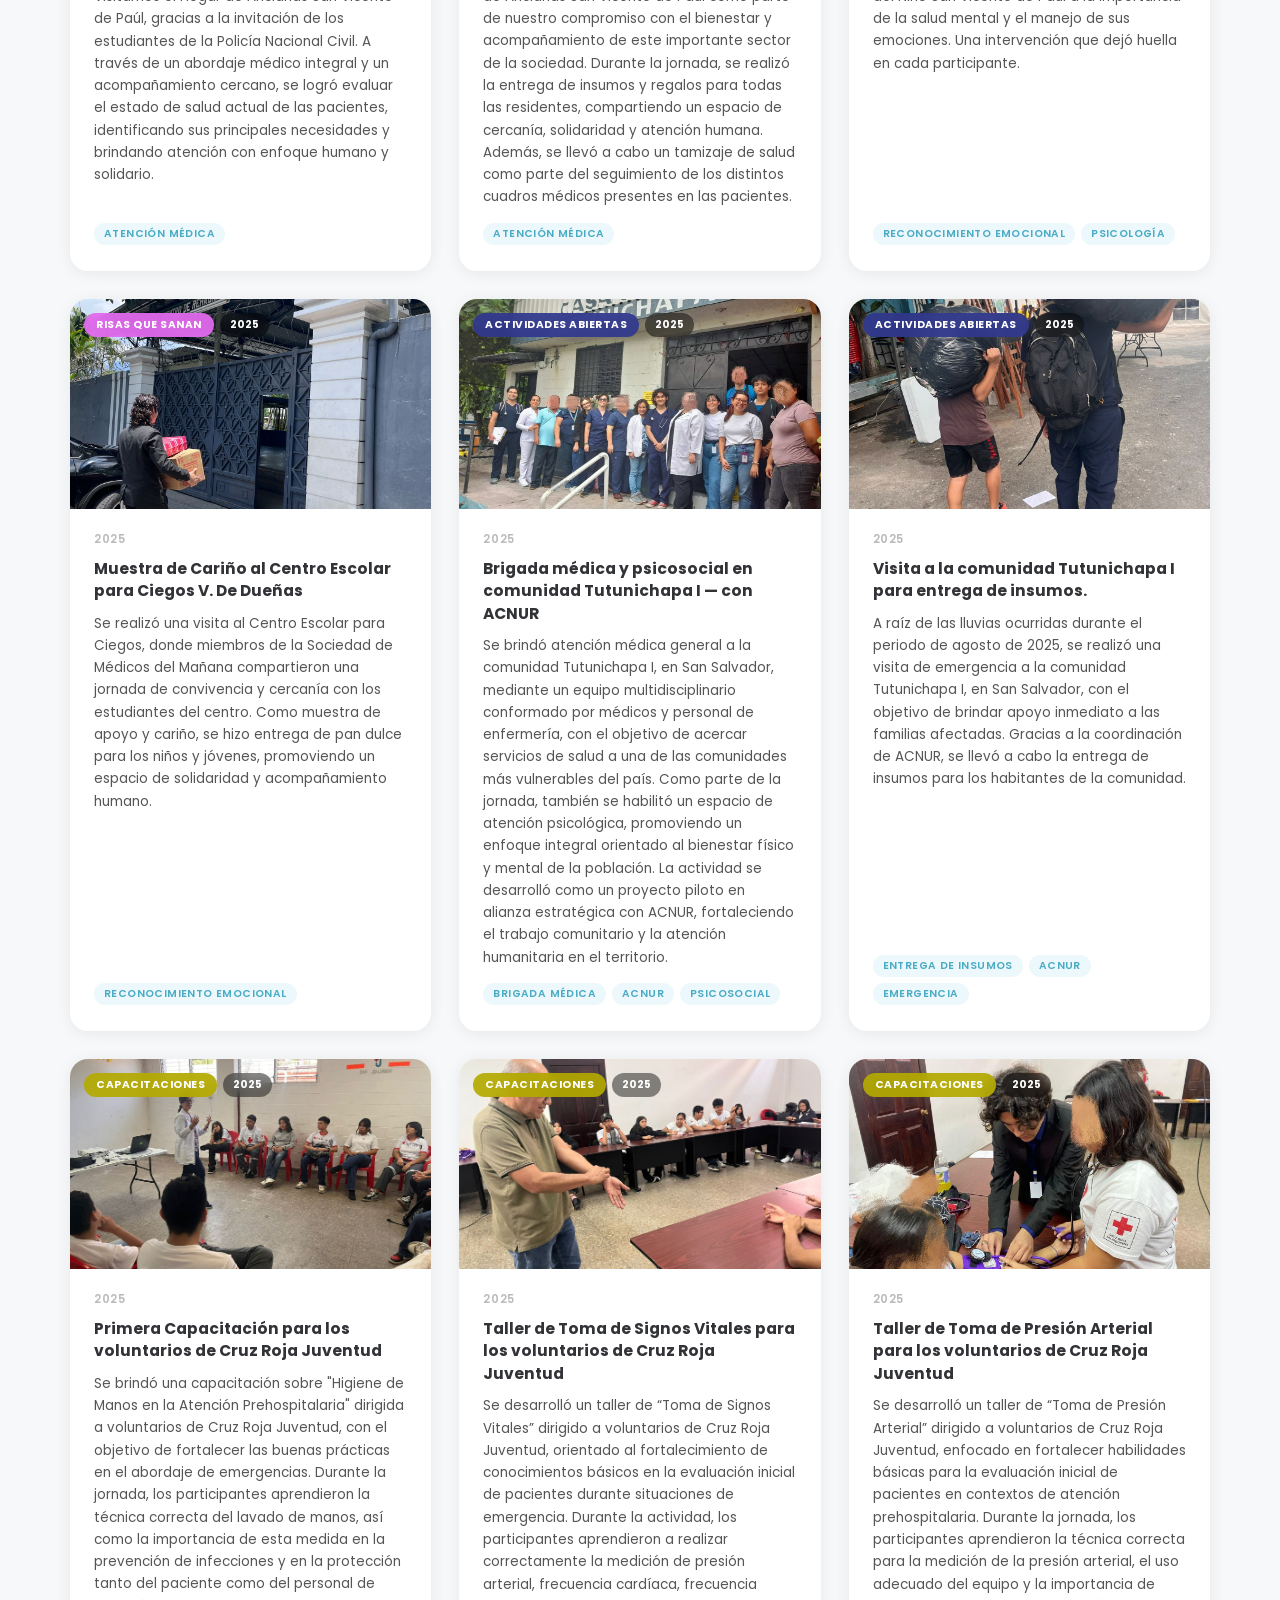
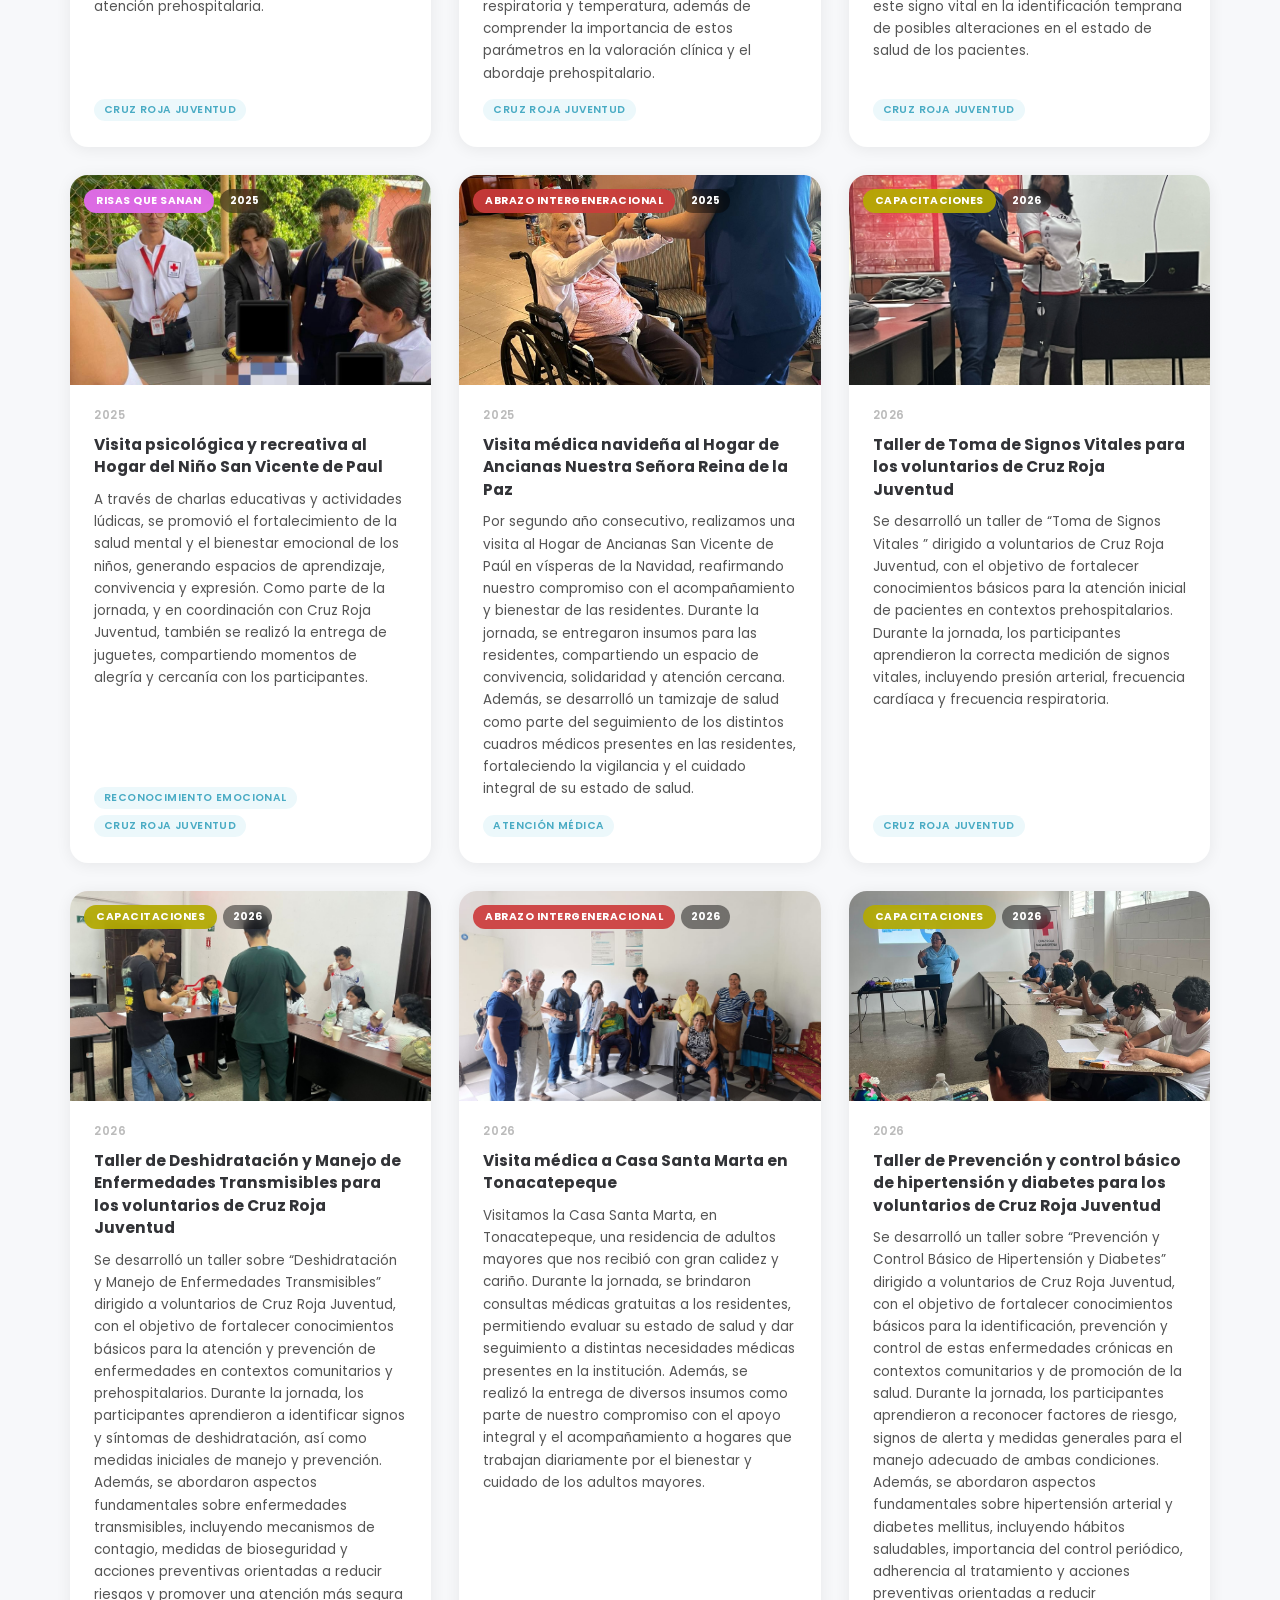
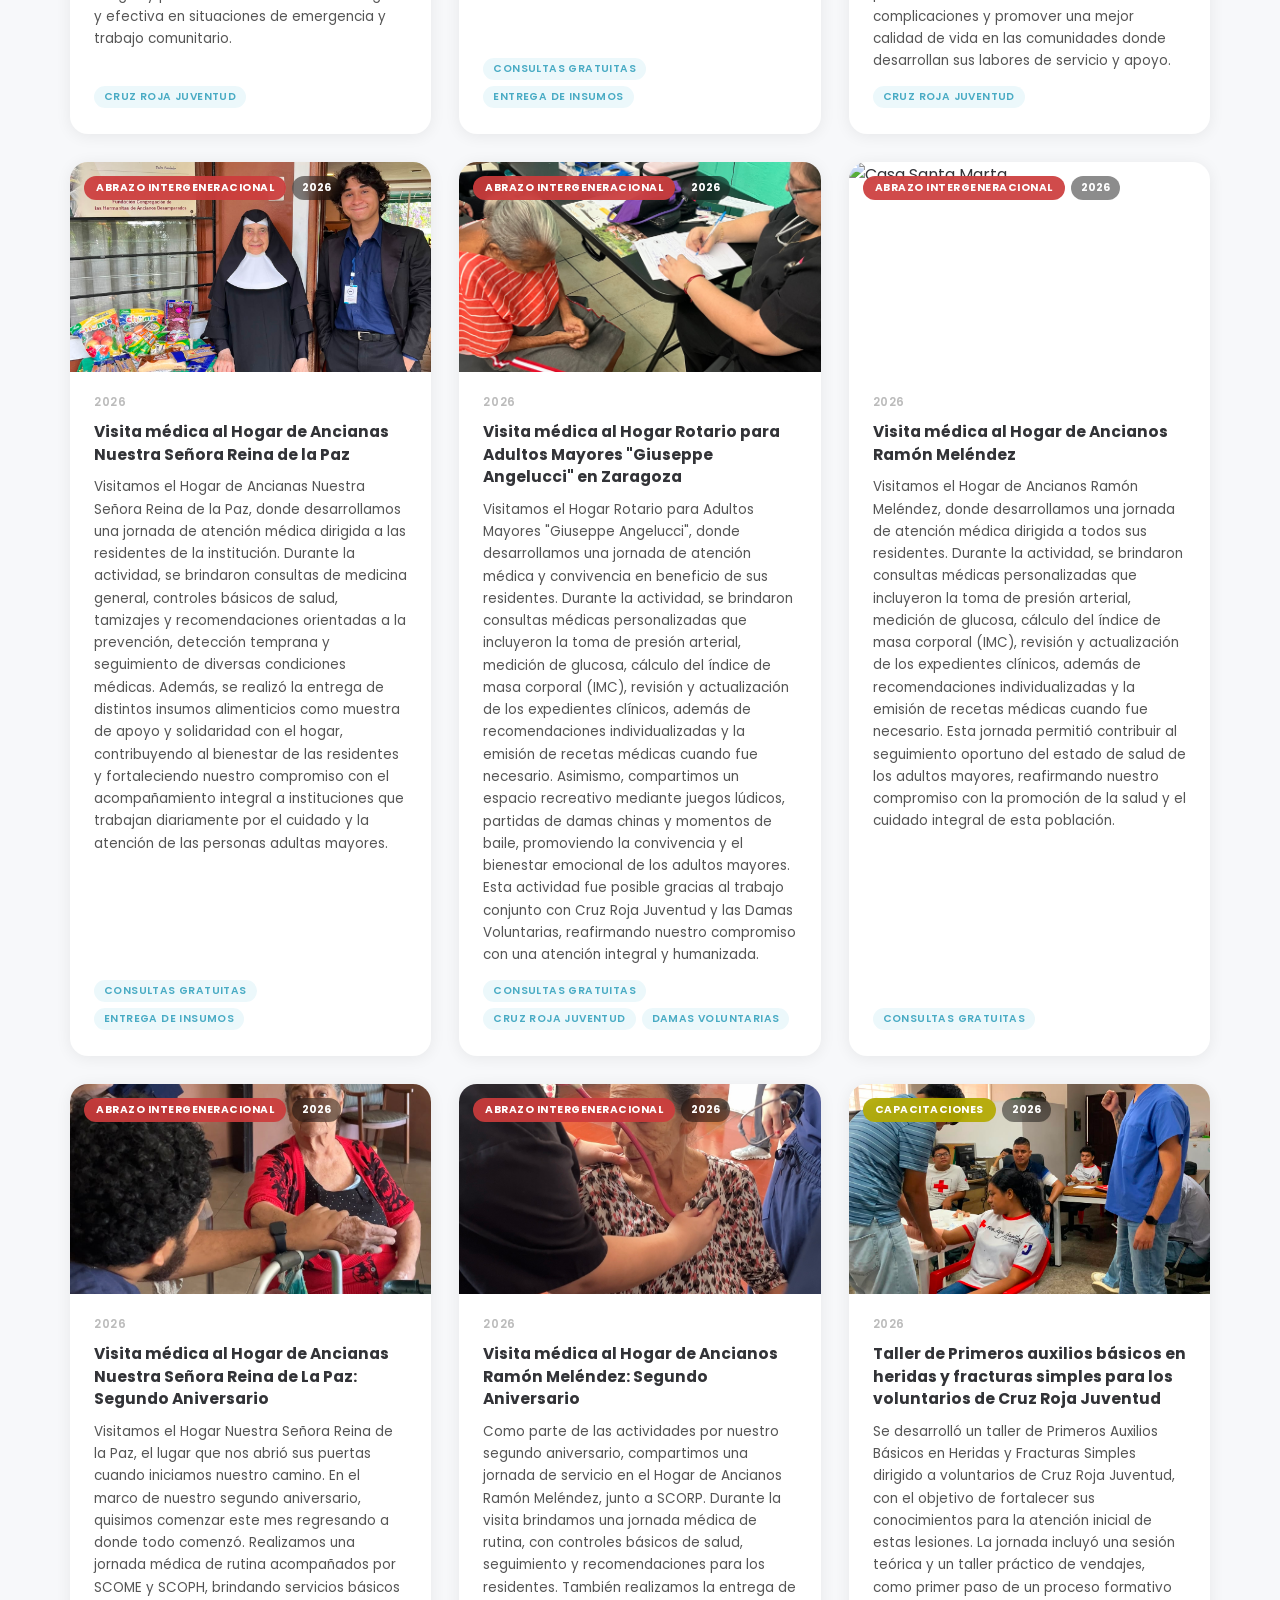
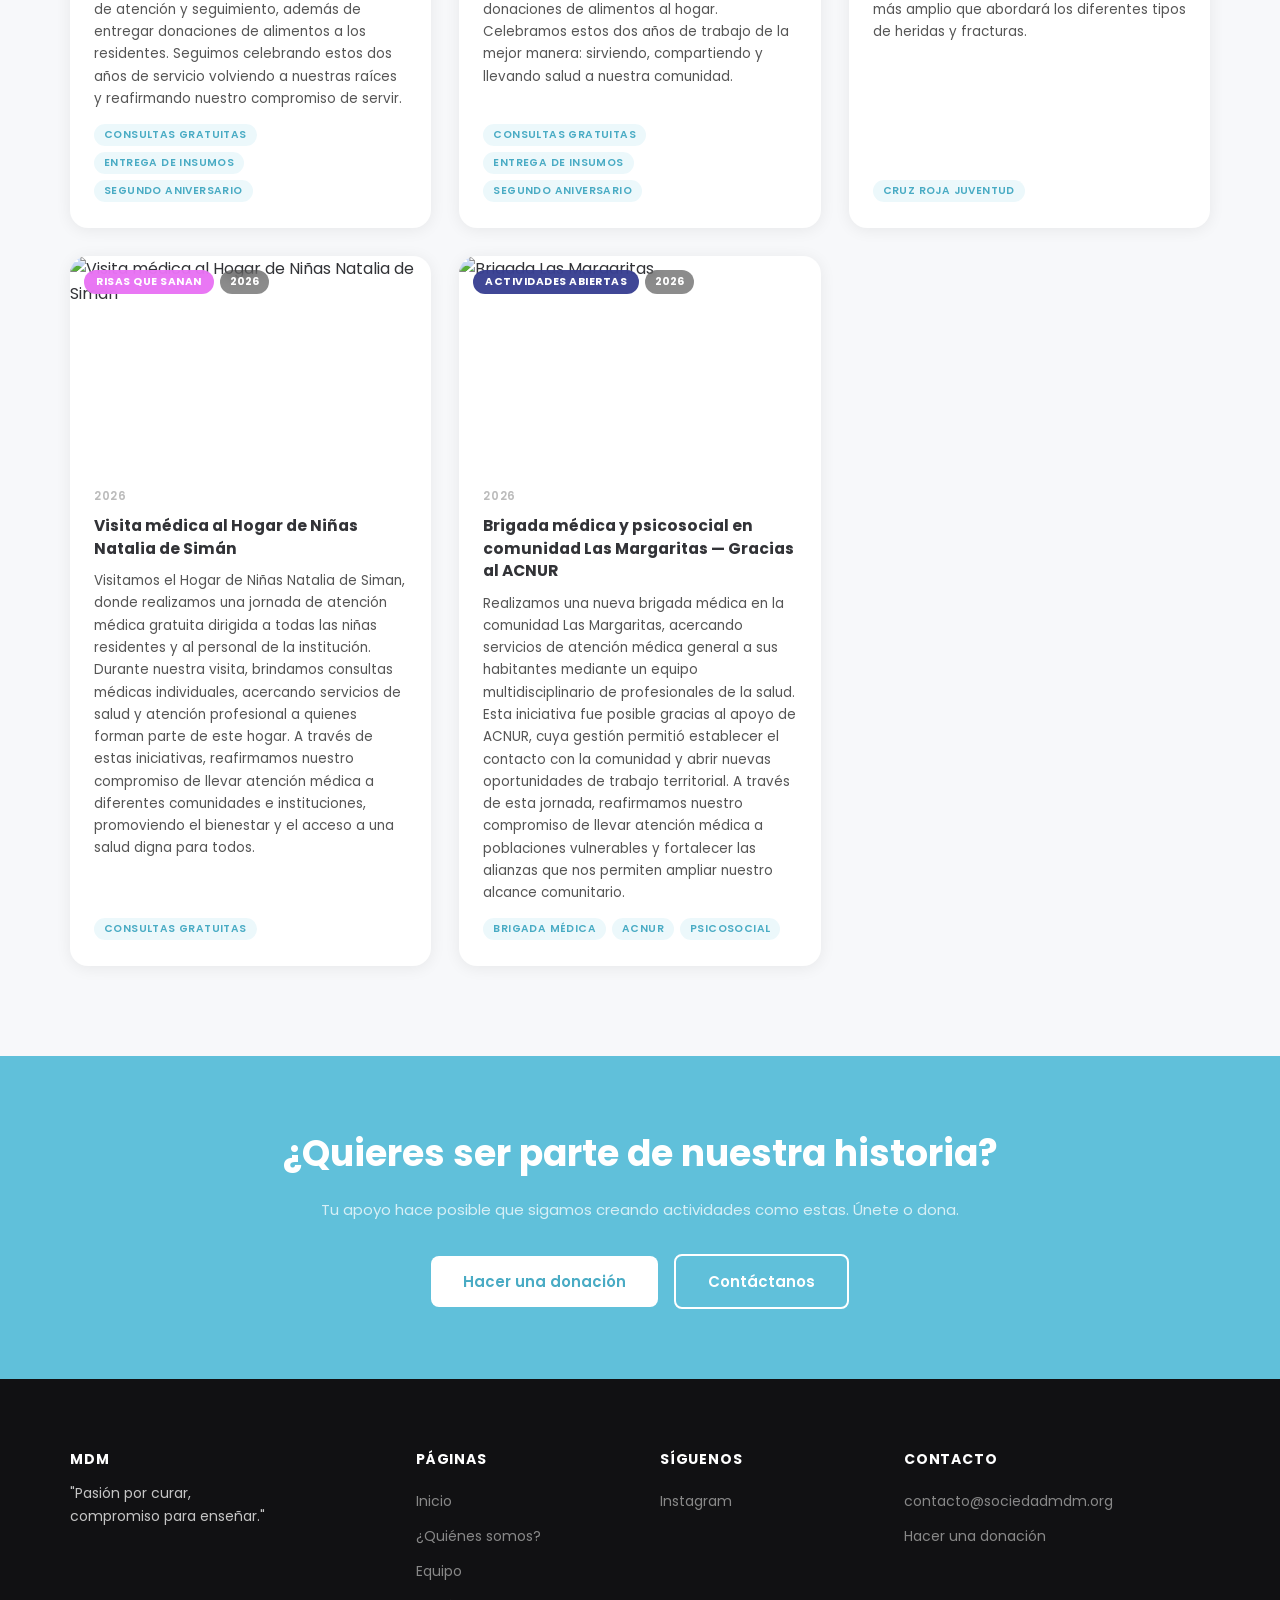
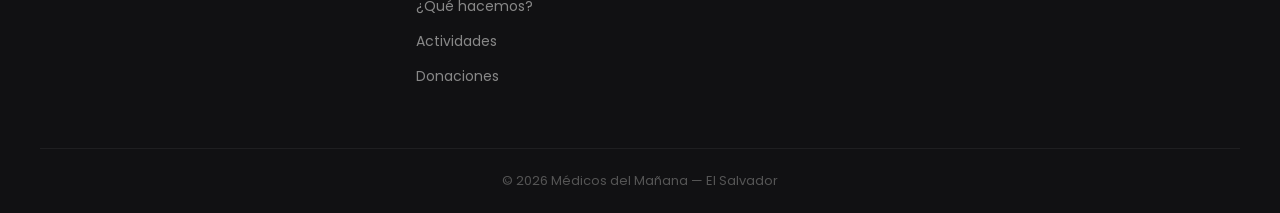
==== commit d0b3919e: "Add files via upload" ====
--- a/actividades.html
+++ b/actividades.html
@@ -847,6 +847,43 @@
 La jornada incluyó una sesión teórica y un taller práctico de vendajes, como primer paso de un proceso formativo más amplio que abordará los diferentes tipos de heridas y fracturas.</p>
             <div class="act-card-tags">
               <span class="act-tag">Cruz Roja Juventud</span>
+            </div>
+          </div>
+        </div>
+        <div class="act-card" data-año="2026" data-programa="risas">
+          <div class="act-card-img">
+            <img src="imagenes/Nataliadesiman.jpeg" alt="Visita médica al Hogar de Niñas Natalia de Simán">
+            <div class="act-card-badge">
+              <span class="badge-programa prog-risas">Risas que Sanan</span>
+              <span class="badge-año">2026</span>
+            </div>
+          </div>
+          <div class="act-card-body">
+            <span class="act-card-fecha">2026</span>
+            <h3 class="act-card-titulo">Visita médica al Hogar de Niñas Natalia de Simán</h3>
+            <p class="act-card-desc">Visitamos el Hogar de Niñas Natalia de Siman, donde realizamos una jornada de atención médica gratuita dirigida a todas las niñas residentes y al personal de la institución. Durante nuestra visita, brindamos consultas médicas individuales, acercando servicios de salud y atención profesional a quienes forman parte de este hogar. A través de estas iniciativas, reafirmamos nuestro compromiso de llevar atención médica a diferentes comunidades e instituciones, promoviendo el bienestar y el acceso a una salud digna para todos.</p>
+            <div class="act-card-tags">
+        
+                   <span class="act-tag">Consultas gratuitas</span>
+            </div>
+          </div>
+        </div>
+         <div class="act-card" data-año="2026" data-programa="abiertas">
+          <div class="act-card-img">
+            <img src="imagenes/LasMargaritas.JPEG" alt="Brigada Las Margaritas">
+            <div class="act-card-badge">
+              <span class="badge-programa prog-abiertas">Actividades Abiertas</span>
+              <span class="badge-año">2026</span>
+            </div>
+          </div>
+          <div class="act-card-body">
+            <span class="act-card-fecha">2026</span>
+            <h3 class="act-card-titulo">Brigada médica y psicosocial en comunidad Las Margaritas — Gracias al ACNUR</h3>
+            <p class="act-card-desc">Realizamos una nueva brigada médica en la comunidad Las Margaritas, acercando servicios de atención médica general a sus habitantes mediante un equipo multidisciplinario de profesionales de la salud. Esta iniciativa fue posible gracias al apoyo de ACNUR, cuya gestión permitió establecer el contacto con la comunidad y abrir nuevas oportunidades de trabajo territorial. A través de esta jornada, reafirmamos nuestro compromiso de llevar atención médica a poblaciones vulnerables y fortalecer las alianzas que nos permiten ampliar nuestro alcance comunitario.</p>
+            <div class="act-card-tags">
+              <span class="act-tag">Brigada médica</span>
+              <span class="act-tag">ACNUR</span>
+              <span class="act-tag">Psicosocial</span>
             </div>
           </div>
         </div>
